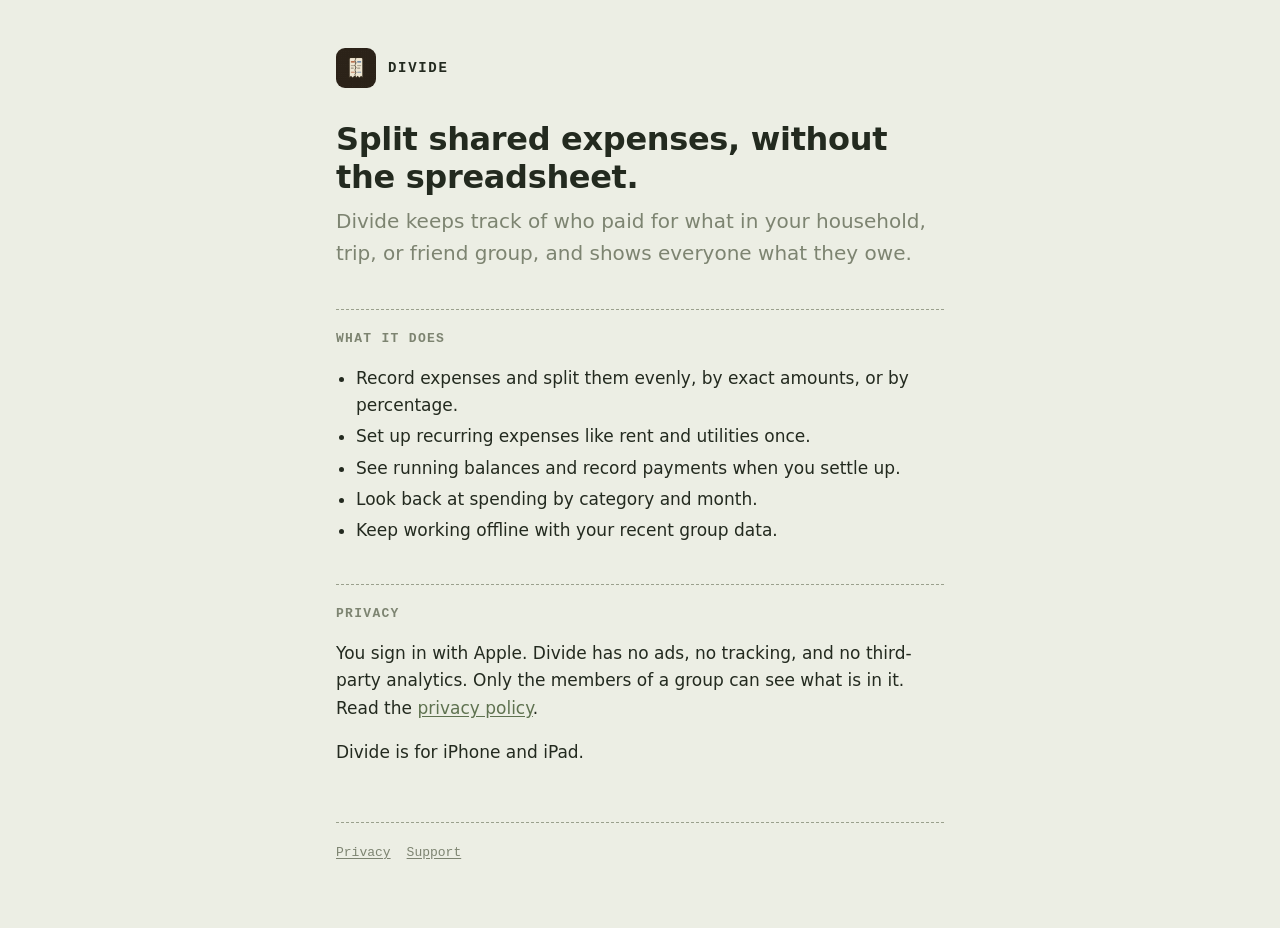
==== index.html @ 699968a6 "feat: landing, privacy policy, and support pages Co-Authored-By: Claude Opus 5.5 <noreply@anthropic." ====
<!doctype html>
<html lang="en">
<head>
  <meta charset="utf-8">
  <meta name="viewport" content="width=device-width, initial-scale=1">
  <title>Divide</title>
  <meta name="description" content="Divide splits shared expenses within small groups of people who know each other.">
  <link rel="icon" href="icon.png">
  <link rel="apple-touch-icon" href="apple-touch-icon.png">
  <link rel="stylesheet" href="style.css">
</head>
<body>
<main>
  <a class="masthead" href="./"><img src="icon.png" alt=""><span>Divide</span></a>

  <h1>Split shared expenses, without the spreadsheet.</h1>
  <p class="lede">Divide keeps track of who paid for what in your household, trip, or
  friend group, and shows everyone what they owe.</p>

  <h2>What it does</h2>
  <ul>
    <li>Record expenses and split them evenly, by exact amounts, or by percentage.</li>
    <li>Set up recurring expenses like rent and utilities once.</li>
    <li>See running balances and record payments when you settle up.</li>
    <li>Look back at spending by category and month.</li>
    <li>Keep working offline with your recent group data.</li>
  </ul>

  <h2>Privacy</h2>
  <p>You sign in with Apple. Divide has no ads, no tracking, and no
  third-party analytics. Only the members of a group can see what is in it.
  Read the <a href="privacy/">privacy policy</a>.</p>

  <p>Divide is for iPhone and iPad.</p>

  <footer>
    <a href="privacy/">Privacy</a><a href="support/">Support</a>
  </footer>
</main>
</body>
</html>
---- style.css ----
/* Colors follow the app's ReceiptTheme (Divide/Core/DesignSystem). */
:root {
  --paper: #ECEEE4;
  --surface: #F6F7F0;
  --ink: #232A1F;
  --muted: #7D8471;
  --faint: #9AA08D;
  --accent: #5F7250;
  --clay: #B5714A;
  --mono: ui-monospace, "SF Mono", SFMono-Regular, Menlo, Consolas, monospace;
  --sans: -apple-system, BlinkMacSystemFont, "Segoe UI", system-ui, sans-serif;
  color-scheme: light dark;
}

@media (prefers-color-scheme: dark) {
  :root {
    --paper: #1A1F17;
    --surface: #232A1F;
    --ink: #ECEEE4;
    --muted: #A9B19A;
    --faint: #7D8471;
    --accent: #9DB08A;
    --clay: #D08B63;
  }
}

* { box-sizing: border-box; }

body {
  margin: 0;
  background: var(--paper);
  color: var(--ink);
  font: 17px/1.6 var(--sans);
  -webkit-text-size-adjust: 100%;
}

main {
  max-width: 640px;
  margin: 0 auto;
  padding: 48px 16px 64px;
}

a { color: var(--accent); text-underline-offset: 2px; }
a:hover { color: var(--clay); }

.masthead {
  display: flex;
  align-items: center;
  gap: 12px;
  margin-bottom: 32px;
  text-decoration: none;
  color: inherit;
}
.masthead img { width: 40px; height: 40px; border-radius: 9px; }
.masthead span {
  font: 600 14px/1 var(--mono);
  letter-spacing: 0.12em;
  text-transform: uppercase;
}

h1 { font-size: 32px; line-height: 1.2; margin: 0 0 8px; letter-spacing: -0.01em; }
h2 {
  font: 600 13px/1.4 var(--mono);
  letter-spacing: 0.1em;
  text-transform: uppercase;
  color: var(--muted);
  margin: 40px 0 12px;
  padding-top: 20px;
  border-top: 1px dashed var(--faint);
}

.meta { font: 13px/1.4 var(--mono); color: var(--muted); margin: 0 0 24px; }
.lede { font-size: 20px; color: var(--muted); margin: 0 0 32px; }

ul { padding-left: 20px; }
li + li { margin-top: 4px; }

.card {
  background: var(--surface);
  border-radius: 12px;
  padding: 20px;
  margin: 24px 0;
}
.card p { margin: 0; }
.card p + p { margin-top: 8px; }

footer {
  margin-top: 56px;
  padding-top: 20px;
  border-top: 1px dashed var(--faint);
  font: 13px/1.6 var(--mono);
  color: var(--muted);
}
footer a { color: inherit; margin-right: 16px; }
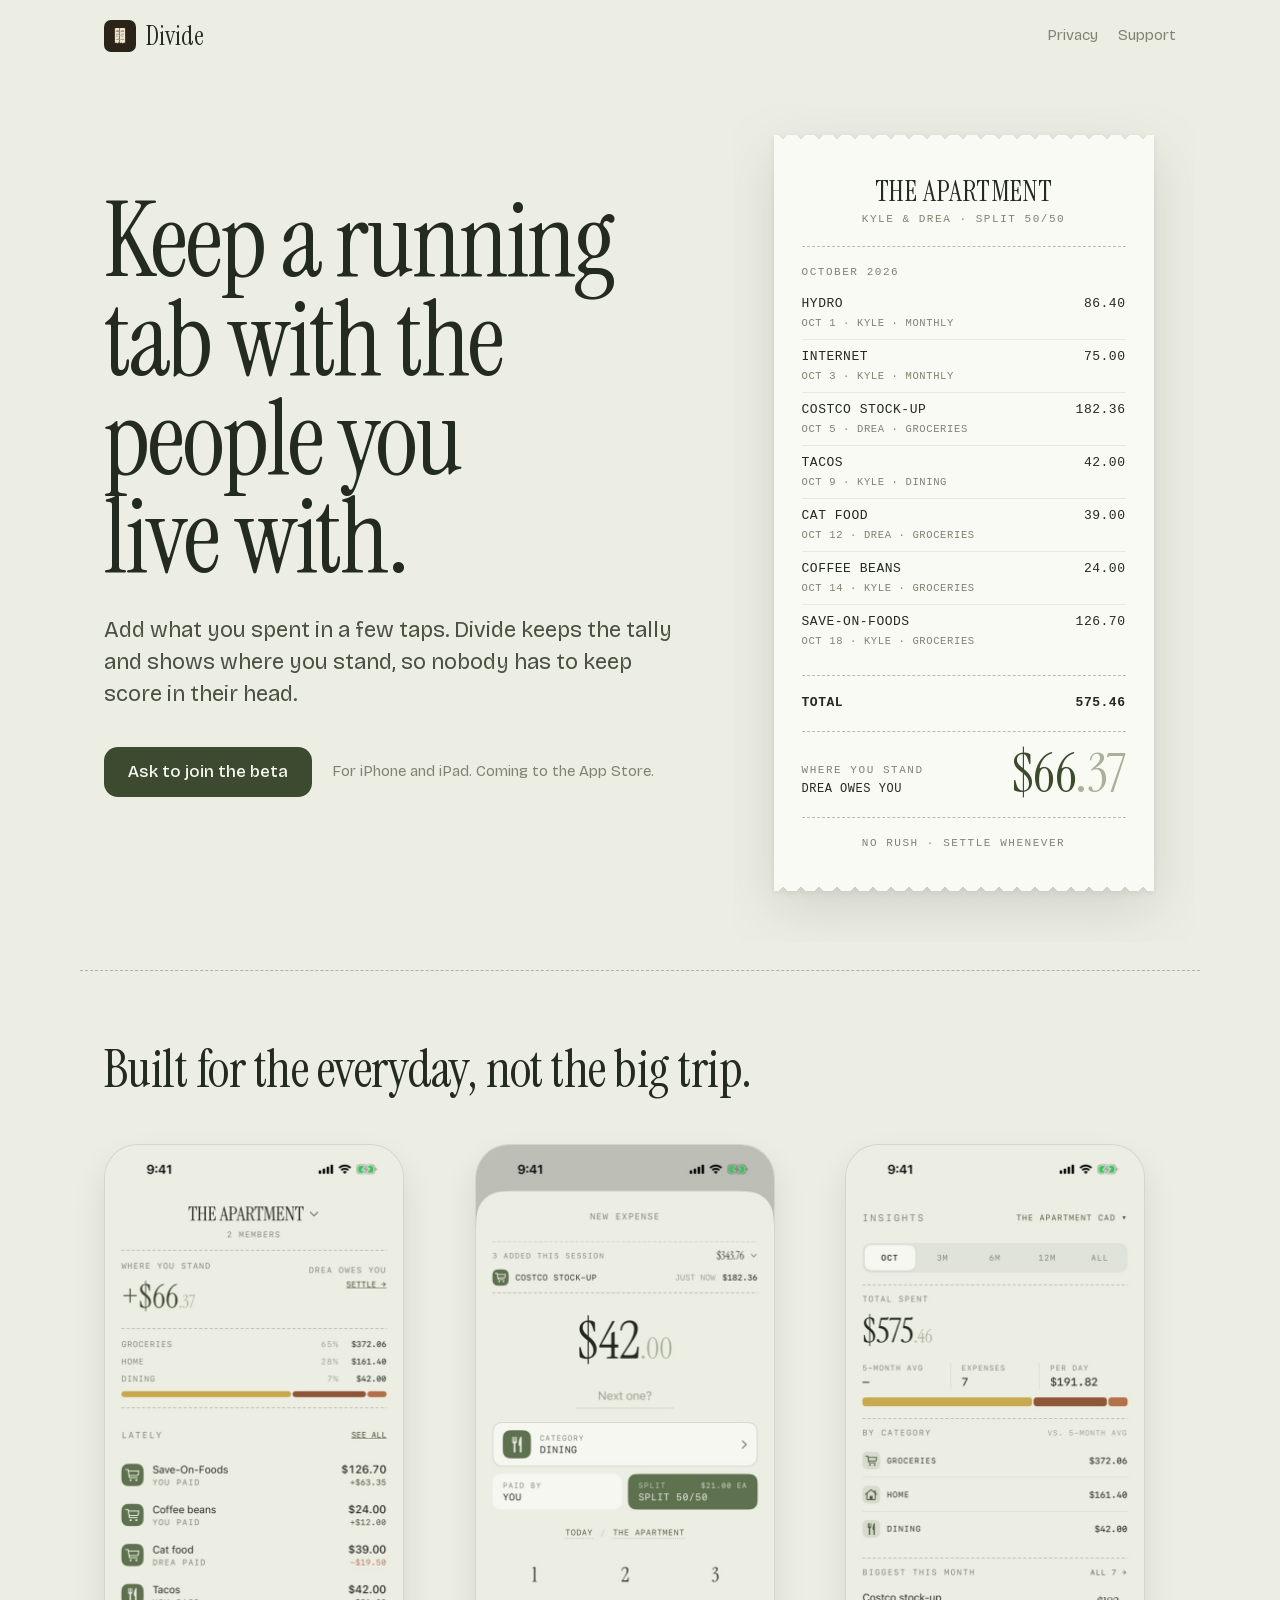
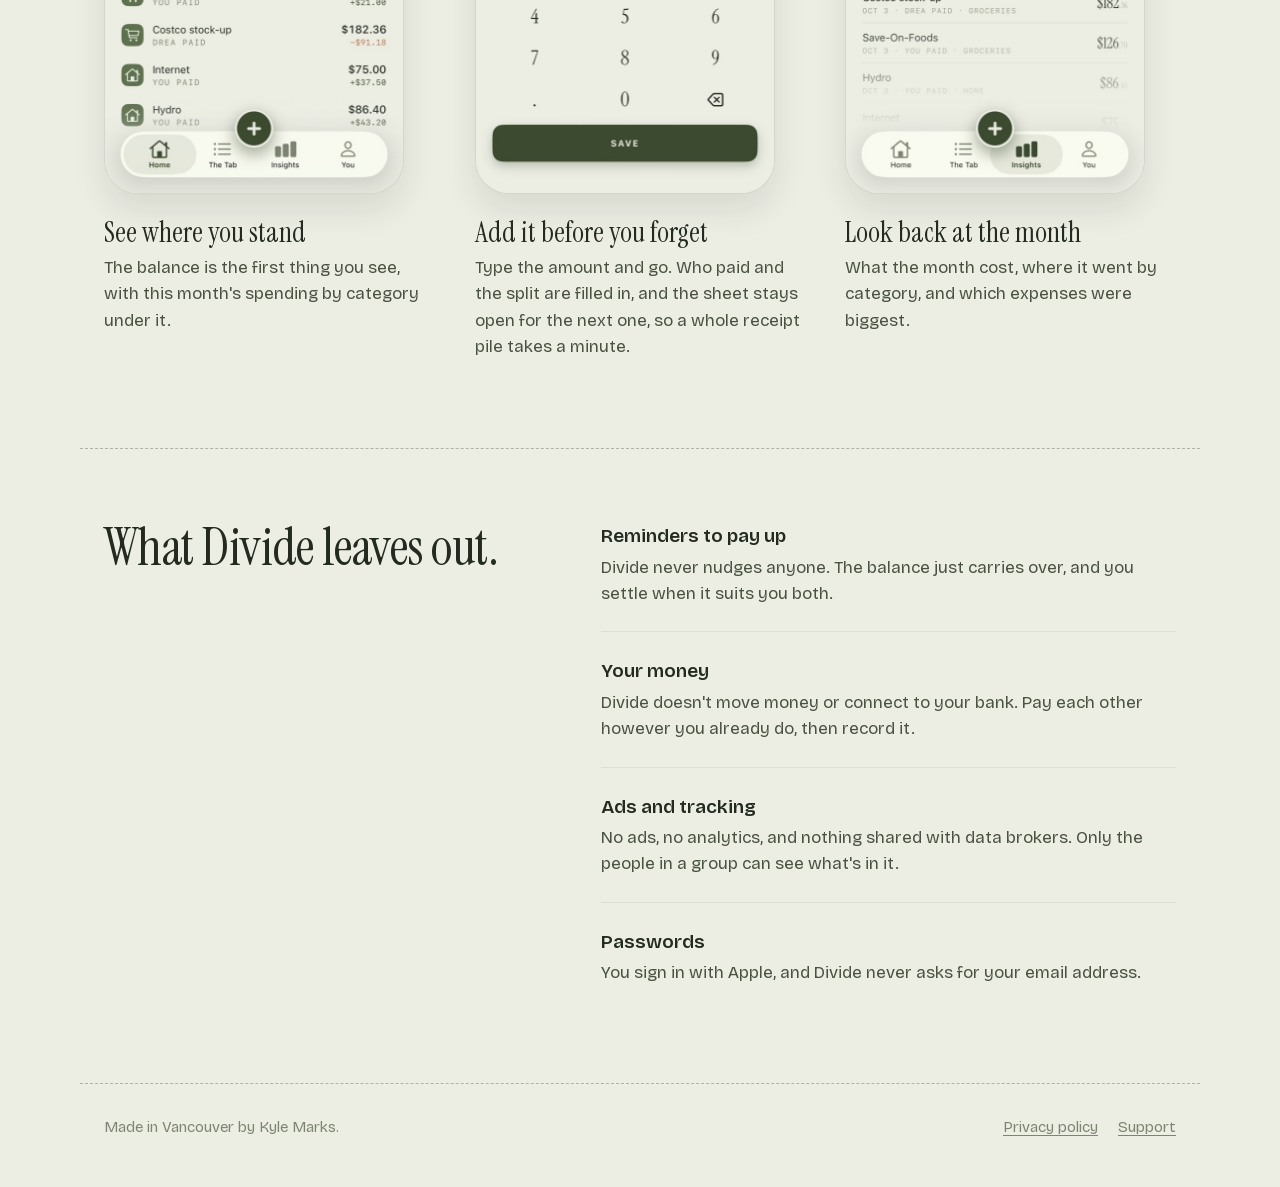
==== commit 4bd99d21: "feat: redesign landing page around a printed tab Receipt hero that matches the app's ledger, real ap" ====
--- a/index.html
+++ b/index.html
@@ -3,39 +3,116 @@
 <head>
   <meta charset="utf-8">
   <meta name="viewport" content="width=device-width, initial-scale=1">
-  <title>Divide</title>
-  <meta name="description" content="Divide splits shared expenses within small groups of people who know each other.">
+  <title>Divide — a running tab for the people you live with</title>
+  <meta name="description" content="Divide keeps a running tab of shared expenses between roommates and partners, so nobody has to keep score in their head. For iPhone and iPad.">
+  <meta name="theme-color" content="#ECEEE4">
   <link rel="icon" href="icon.png">
   <link rel="apple-touch-icon" href="apple-touch-icon.png">
+  <link rel="preload" href="fonts/instrument-serif.woff2" as="font" type="font/woff2" crossorigin>
   <link rel="stylesheet" href="style.css">
 </head>
 <body>
+<header class="site-header">
+  <a class="brand" href="./"><img src="icon.png" alt="">Divide</a>
+  <nav class="site-nav" aria-label="Site">
+    <a href="privacy/">Privacy</a>
+    <a href="support/">Support</a>
+  </nav>
+</header>
+
 <main>
-  <a class="masthead" href="./"><img src="icon.png" alt=""><span>Divide</span></a>
+  <section class="hero">
+    <div class="hero-copy">
+      <h1>Keep a running tab with the people you live with.</h1>
+      <p class="lede">Add what you spent in a few taps. Divide keeps the tally
+      and shows where you stand, so nobody has to keep score in their head.</p>
+      <div class="availability">
+        <a class="button" href="mailto:kyle.m.marks@icloud.com?subject=Divide%20beta">Ask to join the beta</a>
+        <p>For iPhone and iPad. Coming to the App Store.</p>
+      </div>
+    </div>
 
-  <h1>Split shared expenses, without the spreadsheet.</h1>
-  <p class="lede">Divide keeps track of who paid for what in your household, trip, or
-  friend group, and shows everyone what they owe.</p>
+    <div class="receipt-wrap">
+      <article class="receipt" aria-label="Example tab for October: Drea owes Kyle $66.37">
+        <header class="receipt-head">
+          <p class="group">The Apartment</p>
+          <p>Kyle &amp; Drea · split 50/50</p>
+        </header>
+        <hr>
+        <table>
+          <caption>October 2026</caption>
+          <tbody>
+            <tr><th>Hydro<span class="sub">Oct 1 · Kyle · Monthly</span></th><td>86.40</td></tr>
+            <tr><th>Internet<span class="sub">Oct 3 · Kyle · Monthly</span></th><td>75.00</td></tr>
+            <tr><th>Costco stock-up<span class="sub">Oct 5 · Drea · Groceries</span></th><td>182.36</td></tr>
+            <tr><th>Tacos<span class="sub">Oct 9 · Kyle · Dining</span></th><td>42.00</td></tr>
+            <tr><th>Cat food<span class="sub">Oct 12 · Drea · Groceries</span></th><td>39.00</td></tr>
+            <tr><th>Coffee beans<span class="sub">Oct 14 · Kyle · Groceries</span></th><td>24.00</td></tr>
+            <tr><th>Save-On-Foods<span class="sub">Oct 18 · Kyle · Groceries</span></th><td>126.70</td></tr>
+          </tbody>
+        </table>
+        <hr>
+        <table>
+          <tbody>
+            <tr class="total"><th>Total</th><td>575.46</td></tr>
+          </tbody>
+        </table>
+        <hr>
+        <div class="stand">
+          <div>
+            <p class="label">Where you stand</p>
+            <p class="who">Drea owes you</p>
+          </div>
+          <p class="amount">$66<span class="cents">.37</span></p>
+        </div>
+        <hr>
+        <p class="receipt-foot">No rush · settle whenever</p>
+      </article>
+    </div>
+  </section>
 
-  <h2>What it does</h2>
-  <ul>
-    <li>Record expenses and split them evenly, by exact amounts, or by percentage.</li>
-    <li>Set up recurring expenses like rent and utilities once.</li>
-    <li>See running balances and record payments when you settle up.</li>
-    <li>Look back at spending by category and month.</li>
-    <li>Keep working offline with your recent group data.</li>
-  </ul>
+  <section class="tour" aria-labelledby="tour-title">
+    <h2 id="tour-title">Built for the everyday, not the big trip.</h2>
+    <ul class="shots">
+      <li>
+        <img src="shots/home.jpg" width="602" height="1310" alt="Divide's home screen for The Apartment: Drea owes you $66.37, spending by category, and the latest expenses.">
+        <h3>See where you stand</h3>
+        <p>The balance is the first thing you see, with this month's spending by category under it.</p>
+      </li>
+      <li>
+        <img src="shots/add.jpg" width="602" height="1310" alt="Adding an expense: $42.00 for dining above a number pad, paid by you and split 50/50, with three expenses already added this session.">
+        <h3>Add it before you forget</h3>
+        <p>Type the amount and go. Who paid and the split are filled in, and the sheet stays open for the next one, so a whole receipt pile takes a minute.</p>
+      </li>
+      <li>
+        <img src="shots/insights.jpg" width="602" height="1310" alt="Insights for October: $575.46 spent across 7 expenses, broken down by category, with the biggest expenses listed.">
+        <h3>Look back at the month</h3>
+        <p>What the month cost, where it went by category, and which expenses were biggest.</p>
+      </li>
+    </ul>
+  </section>
 
-  <h2>Privacy</h2>
-  <p>You sign in with Apple. Divide has no ads, no tracking, and no
-  third-party analytics. Only the members of a group can see what is in it.
-  Read the <a href="privacy/">privacy policy</a>.</p>
+  <section class="omissions" aria-labelledby="omissions-title">
+    <h2 id="omissions-title">What Divide leaves out.</h2>
+    <dl>
+      <dt>Reminders to pay up</dt>
+      <dd>Divide never nudges anyone. The balance just carries over, and you settle when it suits you both.</dd>
+      <dt>Your money</dt>
+      <dd>Divide doesn't move money or connect to your bank. Pay each other however you already do, then record it.</dd>
+      <dt>Ads and tracking</dt>
+      <dd>No ads, no analytics, and nothing shared with data brokers. Only the people in a group can see what's in it.</dd>
+      <dt>Passwords</dt>
+      <dd>You sign in with Apple, and Divide never asks for your email address.</dd>
+    </dl>
+  </section>
+</main>
 
-  <p>Divide is for iPhone and iPad.</p>
-
-  <footer>
-    <a href="privacy/">Privacy</a><a href="support/">Support</a>
-  </footer>
-</main>
+<footer class="site-footer">
+  <p>Made in Vancouver by Kyle Marks.</p>
+  <nav aria-label="Footer">
+    <a href="privacy/">Privacy policy</a>
+    <a href="support/">Support</a>
+  </nav>
+</footer>
 </body>
 </html>
--- a/style.css
+++ b/style.css
@@ -1,94 +1,332 @@
-/* Colors follow the app's ReceiptTheme (Divide/Core/DesignSystem). */
+/* Divide site. Colors and type follow the app's ReceiptTheme
+   (Divide/Core/DesignSystem/ReceiptTheme.swift). Like the app, light only. */
+
+@font-face {
+  font-family: "Instrument Serif";
+  src: url("fonts/instrument-serif.woff2") format("woff2");
+  font-display: swap;
+}
+@font-face {
+  font-family: "Instrument Serif";
+  font-style: italic;
+  src: url("fonts/instrument-serif-italic.woff2") format("woff2");
+  font-display: swap;
+}
+@font-face {
+  font-family: "Bricolage Grotesque";
+  src: url("fonts/bricolage-grotesque.woff2") format("woff2");
+  font-weight: 200 800;
+  font-display: swap;
+}
+
 :root {
   --paper: #ECEEE4;
+  --slip: #FAFAF5;
   --surface: #F6F7F0;
   --ink: #232A1F;
   --muted: #7D8471;
   --faint: #9AA08D;
-  --accent: #5F7250;
+  --cents: #A9B19A;
+  --sage: #5F7250;
+  --sage-deep: #3C4A30;
   --clay: #B5714A;
+  --rule: rgba(35, 42, 31, 0.3);
+  --hairline: rgba(35, 42, 31, 0.08);
+
+  --serif: "Instrument Serif", "Iowan Old Style", Georgia, serif;
+  --sans: "Bricolage Grotesque", -apple-system, BlinkMacSystemFont, "Segoe UI", sans-serif;
   --mono: ui-monospace, "SF Mono", SFMono-Regular, Menlo, Consolas, monospace;
-  --sans: -apple-system, BlinkMacSystemFont, "Segoe UI", system-ui, sans-serif;
-  color-scheme: light dark;
-}
-
-@media (prefers-color-scheme: dark) {
-  :root {
-    --paper: #1A1F17;
-    --surface: #232A1F;
-    --ink: #ECEEE4;
-    --muted: #A9B19A;
-    --faint: #7D8471;
-    --accent: #9DB08A;
-    --clay: #D08B63;
-  }
+
+  color-scheme: light;
 }
 
 * { box-sizing: border-box; }
+
+html { -webkit-text-size-adjust: 100%; }
 
 body {
   margin: 0;
   background: var(--paper);
   color: var(--ink);
-  font: 17px/1.6 var(--sans);
-  -webkit-text-size-adjust: 100%;
-}
-
-main {
-  max-width: 640px;
-  margin: 0 auto;
-  padding: 48px 16px 64px;
-}
-
-a { color: var(--accent); text-underline-offset: 2px; }
-a:hover { color: var(--clay); }
-
-.masthead {
+  font: 400 17px/1.55 var(--sans);
+  font-optical-sizing: auto;
+}
+
+a { color: var(--sage-deep); text-underline-offset: 3px; text-decoration-thickness: 1px; }
+a:hover { color: var(--sage); }
+:focus-visible { outline: 2px solid var(--sage); outline-offset: 3px; border-radius: 4px; }
+
+/* ---------- Shared header and footer ---------- */
+
+.site-header {
   display: flex;
   align-items: center;
-  gap: 12px;
-  margin-bottom: 32px;
+  justify-content: space-between;
+  gap: 16px;
+  max-width: 1120px;
+  margin: 0 auto;
+  padding: 20px 24px;
+}
+.brand {
+  display: inline-flex;
+  align-items: center;
+  gap: 10px;
+  color: var(--ink);
   text-decoration: none;
-  color: inherit;
-}
-.masthead img { width: 40px; height: 40px; border-radius: 9px; }
-.masthead span {
-  font: 600 14px/1 var(--mono);
-  letter-spacing: 0.12em;
+  font: 400 26px/1 var(--serif);
+}
+.brand img { width: 32px; height: 32px; border-radius: 7px; }
+.site-nav { display: flex; gap: 20px; font-size: 15px; }
+.site-nav a { color: var(--muted); text-decoration: none; }
+.site-nav a:hover { color: var(--ink); }
+
+.site-footer {
+  max-width: 1120px;
+  margin: 0 auto;
+  padding: 32px 24px 48px;
+  display: flex;
+  flex-wrap: wrap;
+  justify-content: space-between;
+  gap: 12px 24px;
+  border-top: 1px dashed var(--rule);
+  font-size: 15px;
+  color: var(--muted);
+}
+.site-footer p { margin: 0; }
+.site-footer nav { display: flex; gap: 20px; }
+.site-footer a { color: var(--muted); }
+
+/* ---------- Document pages (privacy, support) ---------- */
+
+.doc {
+  max-width: 680px;
+  margin: 0 auto;
+  padding: 40px 24px 72px;
+}
+.doc h1 {
+  font: 400 clamp(44px, 8vw, 64px)/1 var(--serif);
+  letter-spacing: -0.01em;
+  margin: 0 0 12px;
+}
+.doc h2 {
+  font: 400 30px/1.15 var(--serif);
+  margin: 44px 0 10px;
+  padding-top: 24px;
+  border-top: 1px dashed var(--rule);
+}
+.doc p, .doc li { max-width: 64ch; }
+.doc ul { padding-left: 22px; }
+.doc li + li { margin-top: 4px; }
+.meta { color: var(--muted); font-size: 15px; margin: 0 0 32px; }
+.lede { font-size: 20px; line-height: 1.45; color: var(--muted); margin: 0 0 32px; }
+.contact {
+  background: var(--surface);
+  border-radius: 14px;
+  padding: 20px 22px;
+  margin: 24px 0;
+}
+.contact p { margin: 0; }
+.contact p + p { margin-top: 4px; }
+.contact a { font: 400 26px/1.2 var(--serif); }
+
+/* ---------- Landing: hero ---------- */
+
+.hero {
+  max-width: 1120px;
+  margin: 0 auto;
+  padding: 40px 24px 88px;
+  display: grid;
+  grid-template-columns: minmax(0, 1fr);
+  gap: 56px;
+  align-items: start;
+}
+@media (min-width: 900px) {
+  .hero {
+    grid-template-columns: minmax(0, 1.15fr) minmax(0, 0.85fr);
+    gap: 72px;
+    padding-top: 72px;
+  }
+  .hero-copy { padding-top: 48px; }
+}
+
+.hero h1 {
+  font: 400 clamp(52px, 8.4vw, 104px)/0.95 var(--serif);
+  letter-spacing: -0.02em;
+  margin: 0 0 28px;
+  text-wrap: balance;
+}
+.hero .lede {
+  font-size: clamp(19px, 2.1vw, 22px);
+  line-height: 1.45;
+  color: #4A5242;
+  max-width: 30em;
+  margin: 0 0 36px;
+}
+.availability { display: flex; flex-wrap: wrap; align-items: center; gap: 14px 20px; }
+.button {
+  display: inline-flex;
+  align-items: center;
+  min-height: 50px;
+  padding: 0 24px;
+  border-radius: 14px;
+  background: var(--sage-deep);
+  color: var(--surface);
+  font-size: 17px;
+  font-weight: 500;
+  text-decoration: none;
+}
+.button:hover { background: var(--ink); color: var(--surface); }
+.availability p { margin: 0; color: var(--muted); font-size: 15px; }
+
+/* ---------- Landing: the receipt ---------- */
+
+.receipt-wrap {
+  justify-self: center;
+  width: 100%;
+  max-width: 380px;
+  filter: drop-shadow(0 18px 28px rgba(35, 42, 31, 0.13)) drop-shadow(0 2px 3px rgba(35, 42, 31, 0.08));
+}
+.receipt {
+  --tooth: 9px;
+  position: relative;
+  background: var(--slip);
+  padding: 34px 28px 30px;
+  font: 400 13px/1.45 var(--mono);
+  letter-spacing: 0.04em;
   text-transform: uppercase;
-}
-
-h1 { font-size: 32px; line-height: 1.2; margin: 0 0 8px; letter-spacing: -0.01em; }
-h2 {
-  font: 600 13px/1.4 var(--mono);
-  letter-spacing: 0.1em;
-  text-transform: uppercase;
+  color: var(--ink);
+}
+/* Torn top and bottom edges. */
+.receipt::before,
+.receipt::after {
+  content: "";
+  position: absolute;
+  left: 0;
+  right: 0;
+  height: var(--tooth);
+  background:
+    linear-gradient(135deg, var(--slip) 50%, transparent 50%) 0 0 / calc(var(--tooth) * 2) var(--tooth) repeat-x,
+    linear-gradient(-135deg, var(--slip) 50%, transparent 50%) 0 0 / calc(var(--tooth) * 2) var(--tooth) repeat-x;
+}
+.receipt::before { top: calc(var(--tooth) * -1); transform: scaleY(-1); }
+.receipt::after { bottom: calc(var(--tooth) * -1); }
+
+.receipt-head { text-align: center; }
+.receipt-head .group { font: 400 28px/1 var(--serif); letter-spacing: 0.02em; margin: 0 0 6px; color: var(--ink); }
+.receipt-head p { margin: 0; color: var(--muted); font-size: 11px; letter-spacing: 0.14em; }
+
+.receipt hr { border: 0; border-top: 1px dashed var(--rule); margin: 18px 0; }
+
+.receipt table { width: 100%; border-collapse: collapse; }
+.receipt caption {
+  text-align: left;
   color: var(--muted);
-  margin: 40px 0 12px;
-  padding-top: 20px;
-  border-top: 1px dashed var(--faint);
-}
-
-.meta { font: 13px/1.4 var(--mono); color: var(--muted); margin: 0 0 24px; }
-.lede { font-size: 20px; color: var(--muted); margin: 0 0 32px; }
-
-ul { padding-left: 20px; }
-li + li { margin-top: 4px; }
-
-.card {
-  background: var(--surface);
-  border-radius: 12px;
-  padding: 20px;
-  margin: 24px 0;
-}
-.card p { margin: 0; }
-.card p + p { margin-top: 8px; }
-
-footer {
-  margin-top: 56px;
-  padding-top: 20px;
-  border-top: 1px dashed var(--faint);
-  font: 13px/1.6 var(--mono);
-  color: var(--muted);
-}
-footer a { color: inherit; margin-right: 16px; }
+  font-size: 11px;
+  letter-spacing: 0.14em;
+  padding-bottom: 6px;
+}
+.receipt th, .receipt td { padding: 8px 0; vertical-align: top; font-weight: 400; }
+.receipt tbody tr + tr th,
+.receipt tbody tr + tr td { border-top: 1px solid var(--hairline); }
+.receipt th { text-align: left; }
+.receipt td { text-align: right; font-variant-numeric: tabular-nums; }
+.receipt .sub { display: block; color: var(--muted); font-size: 10.5px; letter-spacing: 0.06em; margin-top: 2px; }
+.receipt .total th, .receipt .total td { font-weight: 700; border-top: 0; padding: 0; }
+
+.stand { display: flex; justify-content: space-between; align-items: flex-end; gap: 12px; }
+.stand p { margin: 0; }
+.stand .label { color: var(--muted); font-size: 11px; letter-spacing: 0.14em; }
+.stand .who { font-size: 12px; margin-top: 2px; }
+.amount {
+  font: 400 54px/0.9 var(--serif);
+  letter-spacing: -0.01em;
+  text-transform: none;
+  color: var(--sage-deep);
+  font-variant-numeric: lining-nums;
+  white-space: nowrap;
+}
+.amount .cents { color: var(--cents); }
+
+.receipt-foot { text-align: center; color: var(--muted); font-size: 11px; letter-spacing: 0.14em; margin: 0; }
+
+/* The one moment of motion: the receipt feeds out once on load. */
+@media (prefers-reduced-motion: no-preference) {
+  .receipt-wrap { animation: feed 1.5s cubic-bezier(0.2, 0.7, 0.2, 1) 0.25s both; }
+  @keyframes feed {
+    from { clip-path: inset(0 -40px 100% -40px); transform: translateY(-36px); }
+    to { clip-path: inset(-40px -40px -60px -40px); transform: none; }
+  }
+}
+
+/* ---------- Landing: screenshots ---------- */
+
+.tour {
+  max-width: 1120px;
+  margin: 0 auto;
+  padding: 72px 24px 88px;
+  border-top: 1px dashed var(--rule);
+}
+.tour h2, .omissions h2 {
+  font: 400 clamp(36px, 5vw, 52px)/1.02 var(--serif);
+  letter-spacing: -0.01em;
+  margin: 0 0 48px;
+  max-width: 16em;
+  text-wrap: balance;
+}
+.shots {
+  list-style: none;
+  margin: 0;
+  padding: 0;
+  display: grid;
+  grid-template-columns: repeat(auto-fit, minmax(240px, 1fr));
+  gap: 48px 40px;
+}
+.shots img {
+  display: block;
+  width: 100%;
+  max-width: 300px;
+  height: auto;
+  border-radius: 34px;
+  border: 1px solid rgba(35, 42, 31, 0.12);
+  background: var(--paper);
+  box-shadow: 0 16px 32px rgba(35, 42, 31, 0.1);
+}
+.shots h3 { font: 400 28px/1.1 var(--serif); margin: 24px 0 6px; }
+.shots p { margin: 0; color: #4A5242; max-width: 28em; }
+
+/* ---------- Landing: what it leaves out ---------- */
+
+.omissions {
+  max-width: 1120px;
+  margin: 0 auto;
+  padding: 72px 24px 96px;
+  border-top: 1px dashed var(--rule);
+  display: grid;
+  gap: 32px;
+}
+@media (min-width: 900px) {
+  .omissions { grid-template-columns: minmax(0, 0.85fr) minmax(0, 1.15fr); gap: 72px; }
+}
+.omissions h2 { margin: 0; }
+.omissions dl { margin: 0; }
+.omissions dt { font-size: 19px; font-weight: 600; }
+.omissions dd { margin: 4px 0 0; color: #4A5242; max-width: 34em; }
+.omissions dd + dt { margin-top: 24px; padding-top: 24px; border-top: 1px solid var(--hairline); }
+
+/* Phones: the screenshots sit side by side in a swipeable row instead of
+   stacking three tall images. */
+@media (max-width: 699px) {
+  .shots {
+    grid-template-columns: none;
+    grid-auto-flow: column;
+    grid-auto-columns: min(78%, 300px);
+    gap: 20px;
+    overflow-x: auto;
+    scroll-snap-type: x mandatory;
+    margin: 0 -24px;
+    padding: 0 24px 24px;
+    scroll-padding: 0 24px;
+  }
+  .shots li { scroll-snap-align: start; }
+  .shots img { border-radius: 28px; }
+}
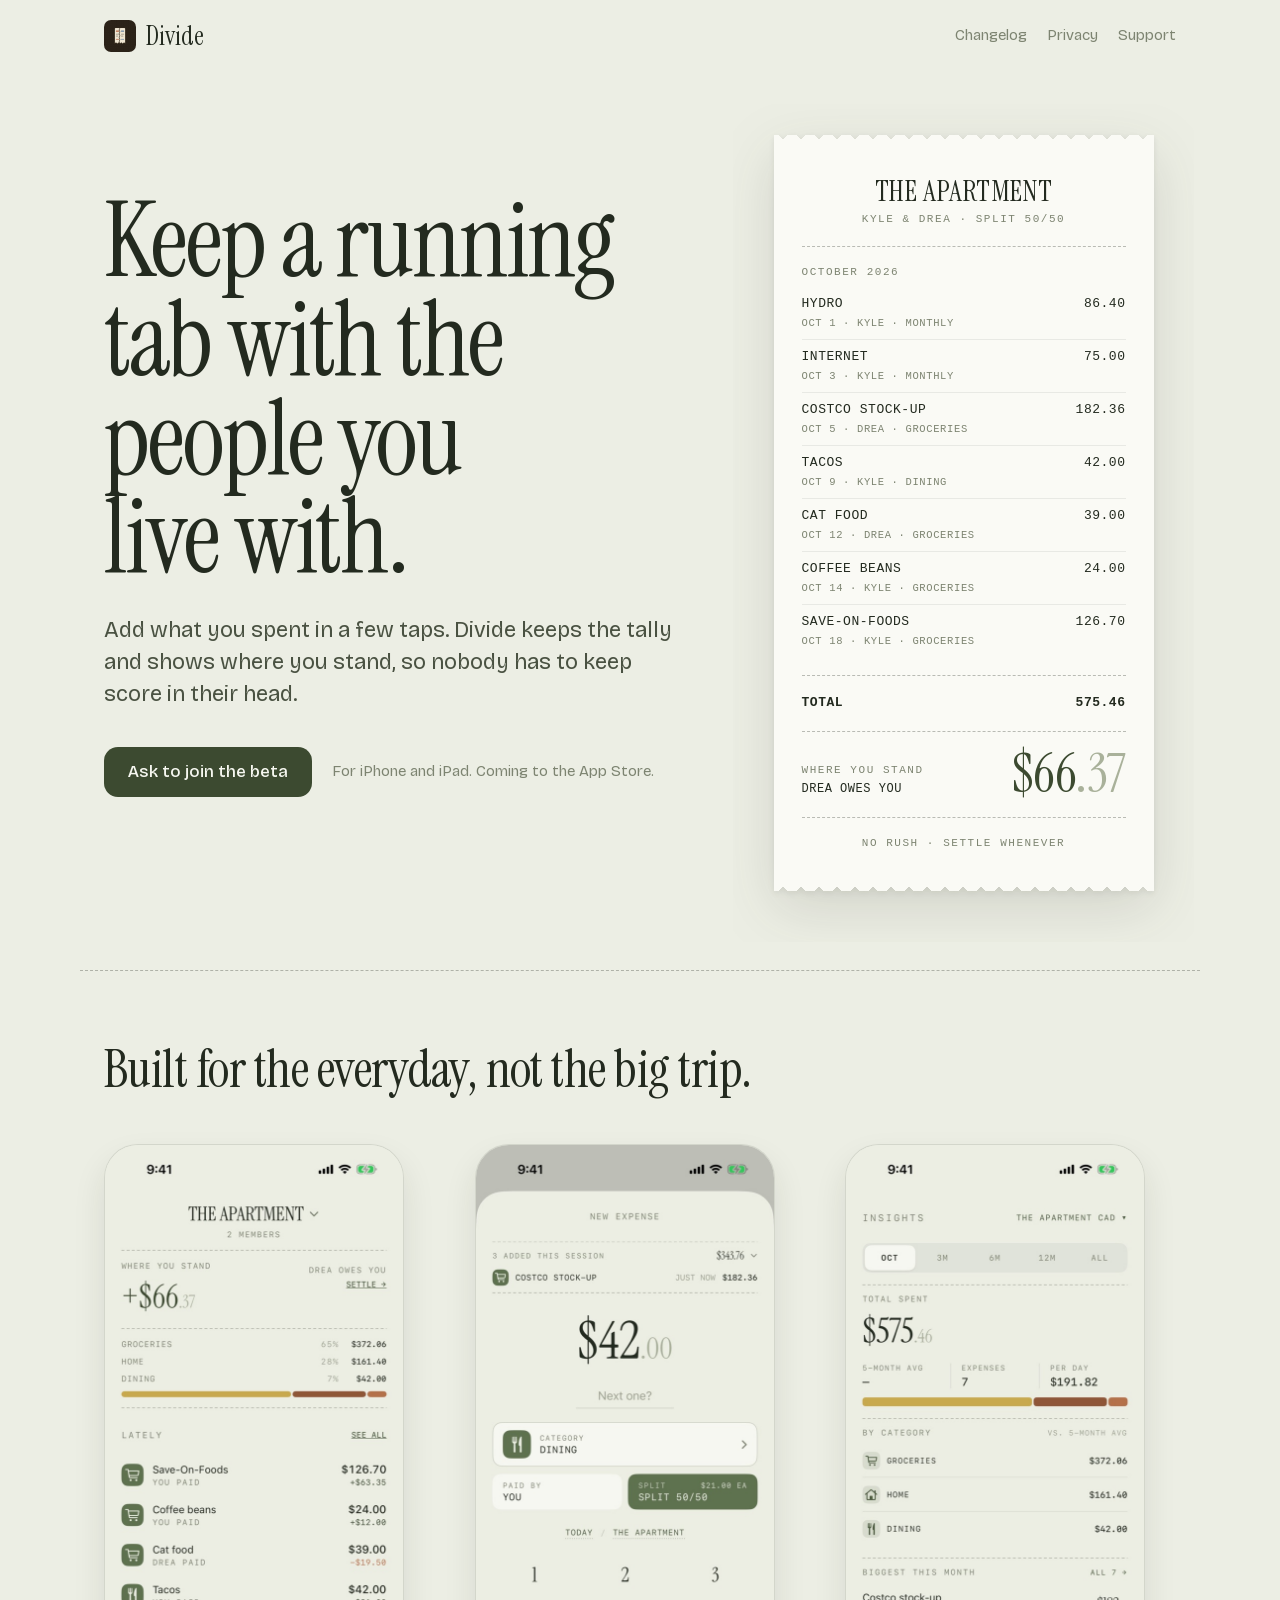
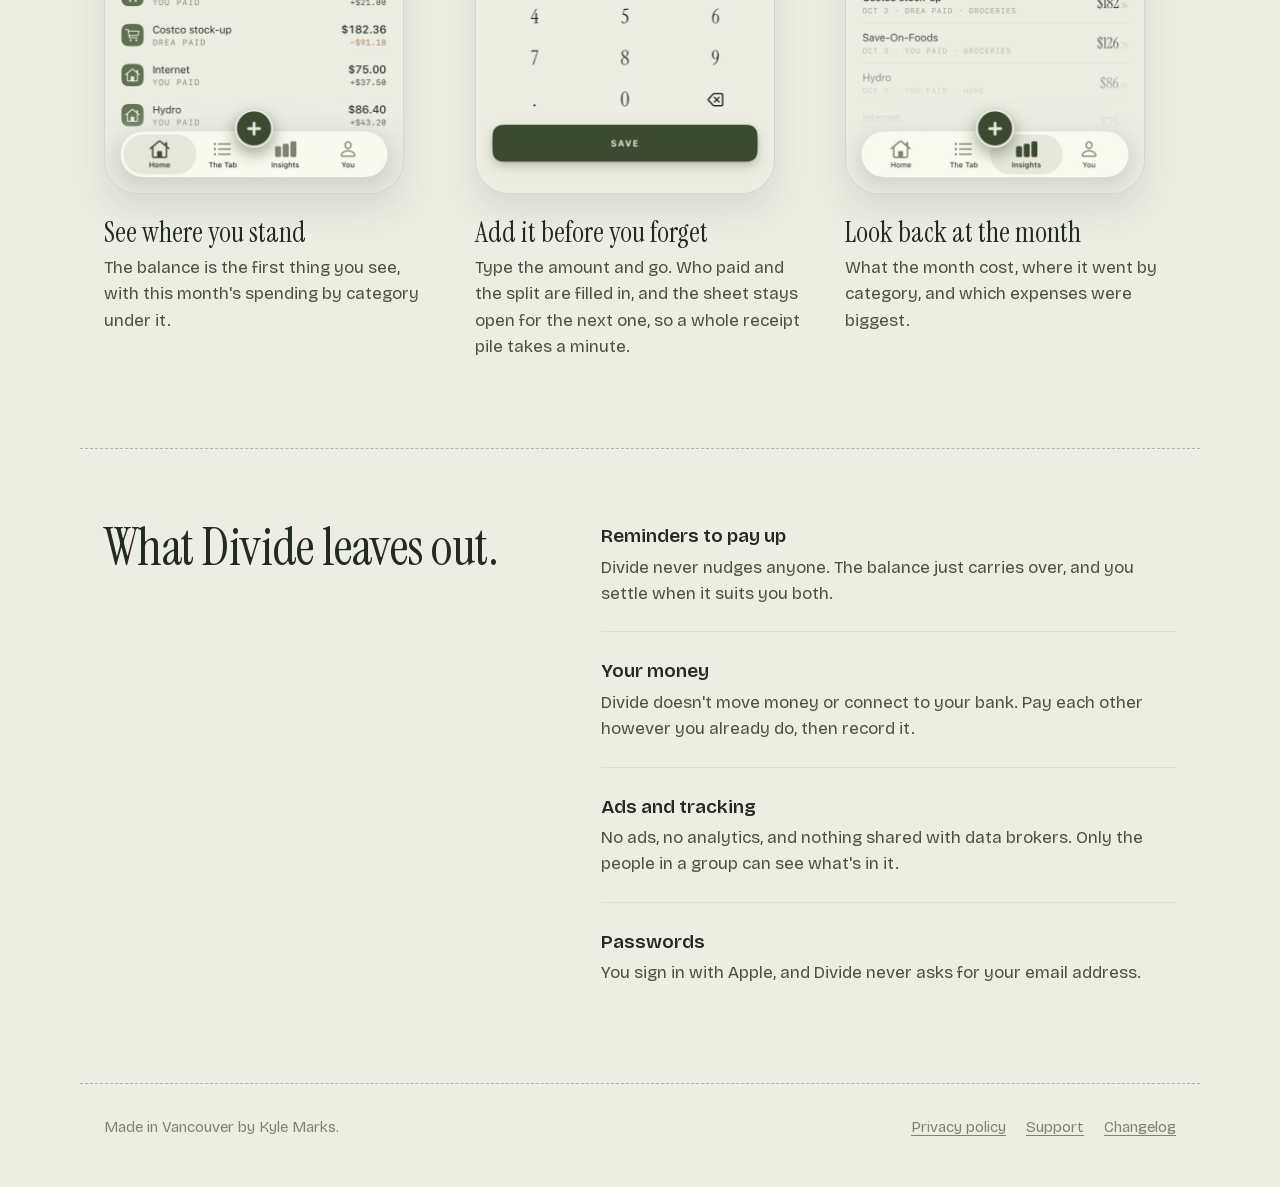
==== commit c6e29e6f: "feat: changelog page, backfilled with builds 4 to 16 changelog/releases.json is the source; scripts/" ====
--- a/index.html
+++ b/index.html
@@ -15,6 +15,7 @@
 <header class="site-header">
   <a class="brand" href="./"><img src="icon.png" alt="">Divide</a>
   <nav class="site-nav" aria-label="Site">
+    <a href="changelog/">Changelog</a>
     <a href="privacy/">Privacy</a>
     <a href="support/">Support</a>
   </nav>
@@ -112,6 +113,7 @@
   <nav aria-label="Footer">
     <a href="privacy/">Privacy policy</a>
     <a href="support/">Support</a>
+    <a href="changelog/">Changelog</a>
   </nav>
 </footer>
 </body>
--- a/style.css
+++ b/style.css
@@ -330,3 +330,19 @@
   .shots li { scroll-snap-align: start; }
   .shots img { border-radius: 28px; }
 }
+
+/* ---------- Changelog ---------- */
+
+.changelog .release { scroll-margin-top: 24px; }
+.changelog .release h2 { margin-bottom: 6px; }
+.changelog .release .meta { margin: 0 0 8px; }
+.changelog .release .meta a { color: inherit; }
+.changelog h3 {
+  font-size: 15px;
+  font-weight: 600;
+  color: var(--sage-deep);
+  margin: 20px 0 4px;
+}
+.changelog ul { margin: 0; }
+.changelog .empty { color: var(--muted); }
+.site-nav a[aria-current="page"] { color: var(--ink); }
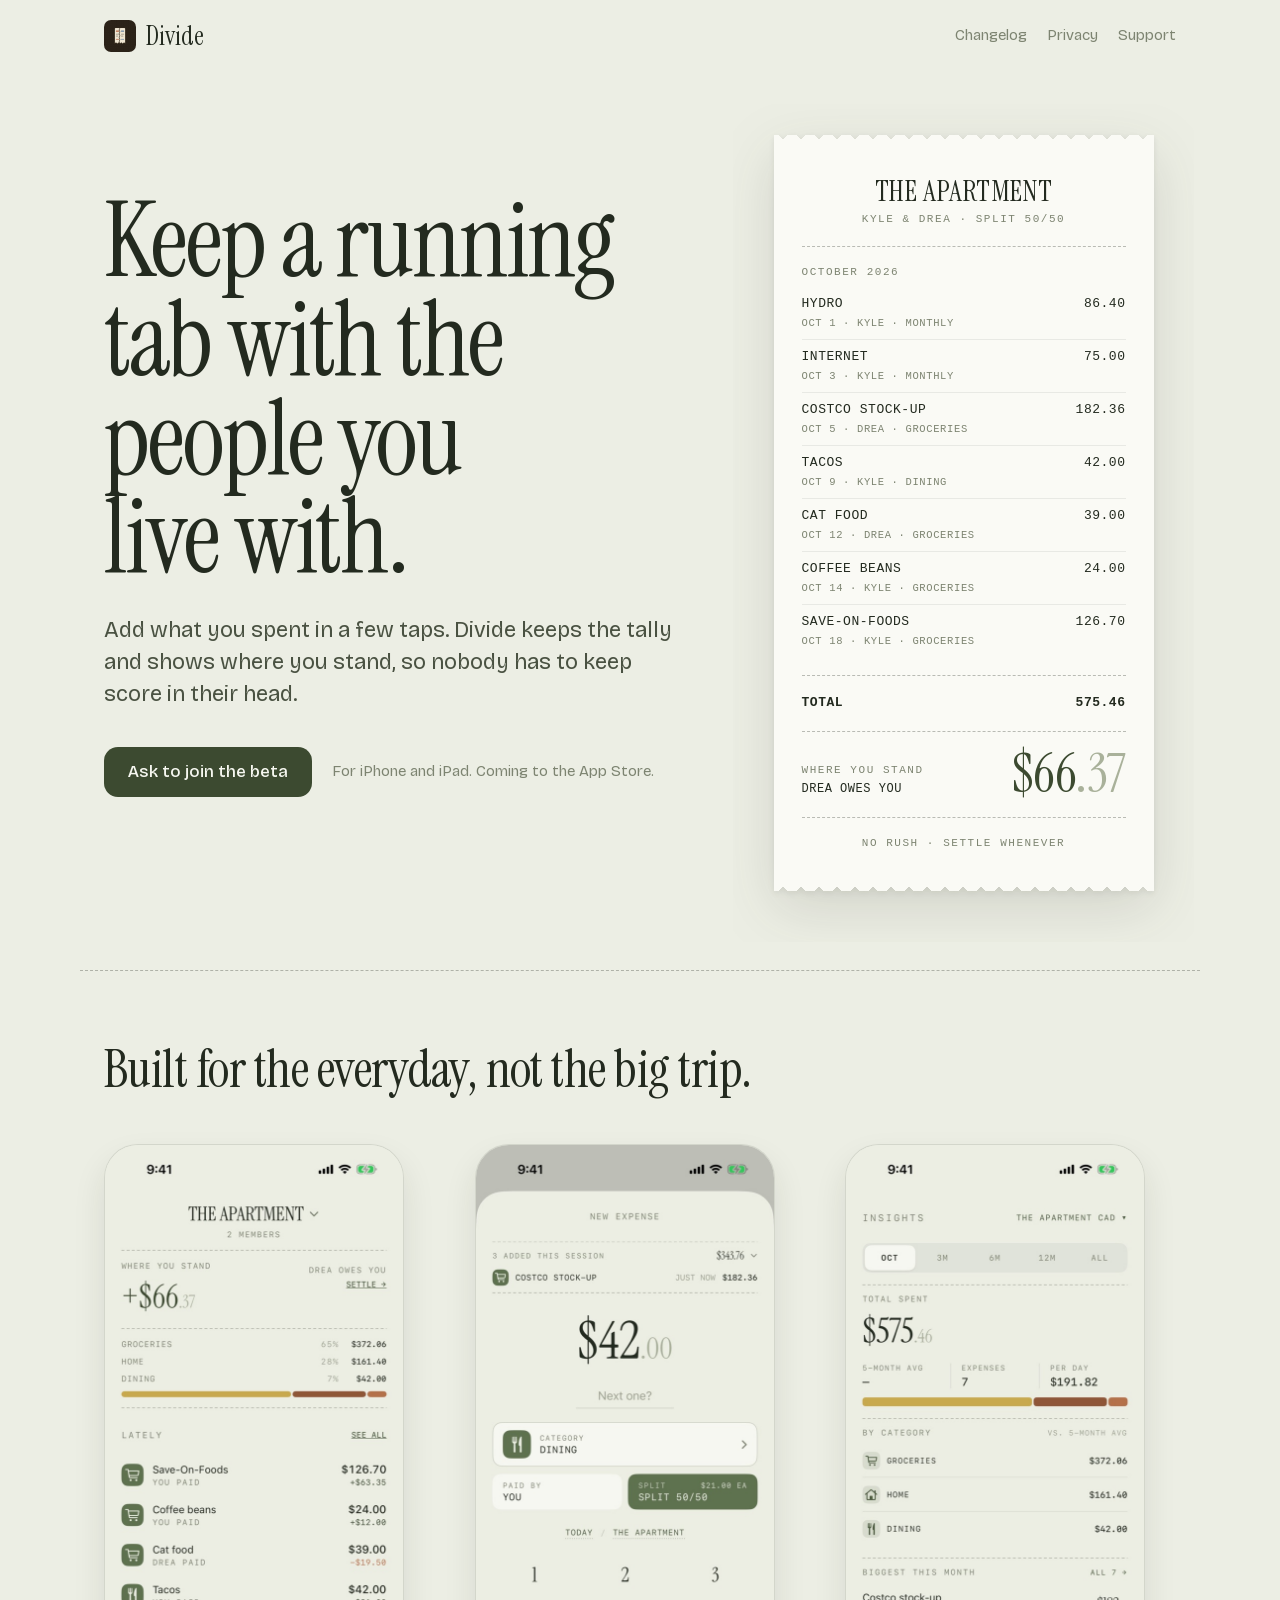
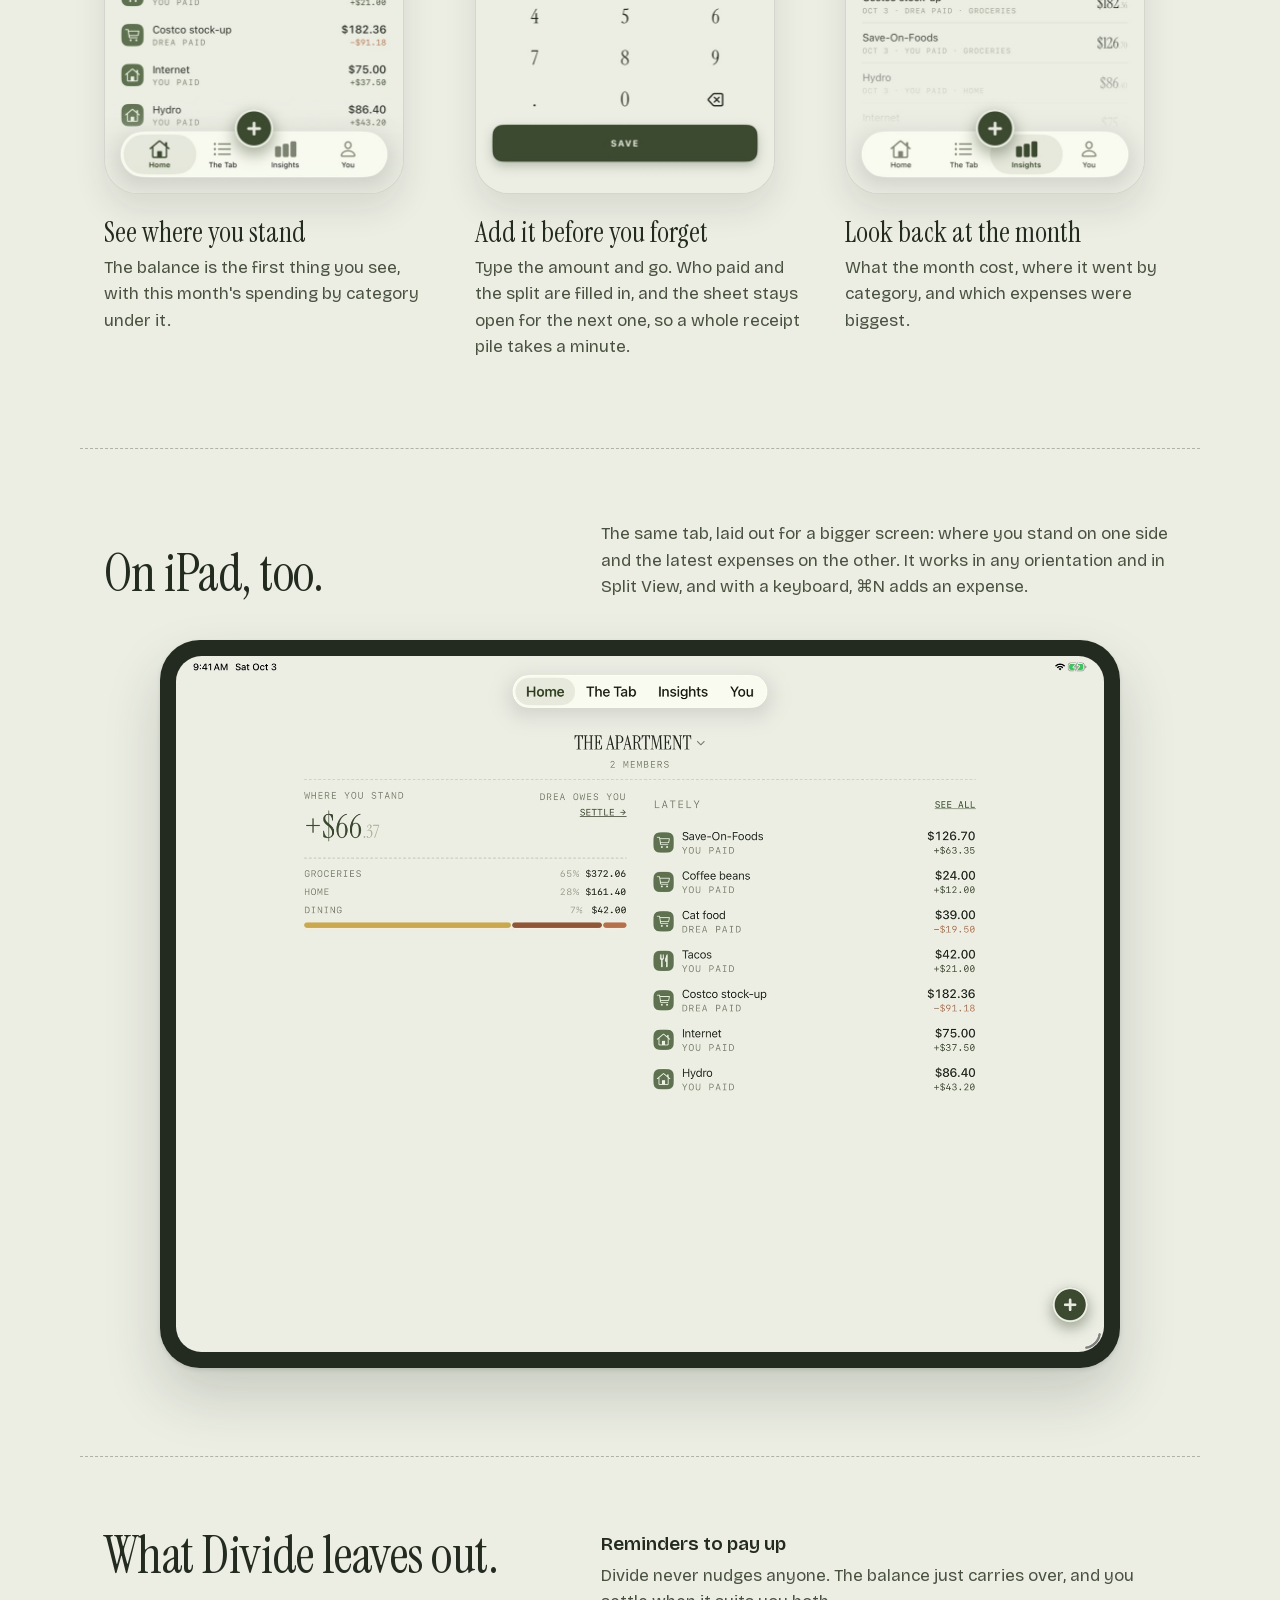
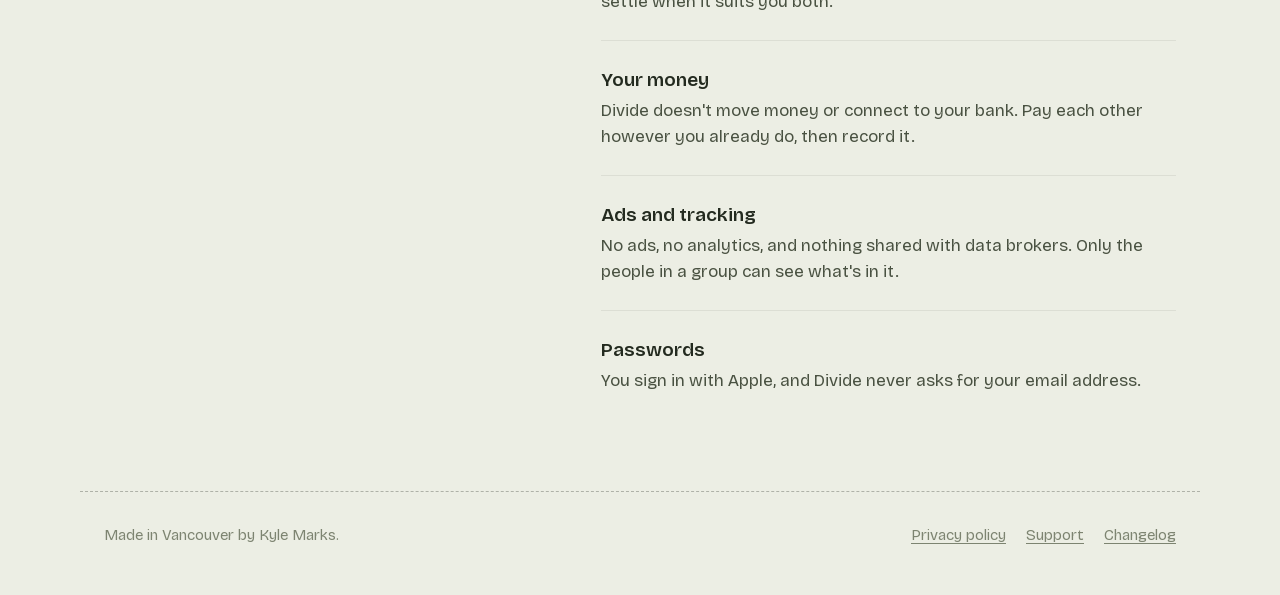
==== commit f55e837d: "feat: show Divide on iPad on the landing page Landscape iPad Home (same example household as the rec" ====
--- a/index.html
+++ b/index.html
@@ -93,6 +93,19 @@
     </ul>
   </section>
 
+  <section class="ipad" aria-labelledby="ipad-title">
+    <div class="ipad-copy">
+      <h2 id="ipad-title">On iPad, too.</h2>
+      <p>The same tab, laid out for a bigger screen: where you stand on one side
+      and the latest expenses on the other. It works in any orientation and in
+      Split View, and with a keyboard, ⌘N adds an expense.</p>
+    </div>
+    <div class="ipad-device">
+      <img src="shots/ipad-home.jpg" width="1800" height="1350" loading="lazy"
+        alt="Divide on iPad in landscape: Drea owes you $66.37 and spending by category on the left, the latest expenses on the right.">
+    </div>
+  </section>
+
   <section class="omissions" aria-labelledby="omissions-title">
     <h2 id="omissions-title">What Divide leaves out.</h2>
     <dl>
--- a/style.css
+++ b/style.css
@@ -346,3 +346,37 @@
 .changelog ul { margin: 0; }
 .changelog .empty { color: var(--muted); }
 .site-nav a[aria-current="page"] { color: var(--ink); }
+
+/* ---------- Landing: iPad ---------- */
+
+.ipad {
+  max-width: 1120px;
+  margin: 0 auto;
+  padding: 72px 24px 88px;
+  border-top: 1px dashed var(--rule);
+}
+.ipad h2 {
+  font: 400 clamp(36px, 5vw, 52px)/1.02 var(--serif);
+  letter-spacing: -0.01em;
+  margin: 0 0 16px;
+}
+.ipad-copy p { margin: 0 0 40px; color: #4A5242; max-width: 34em; }
+.ipad-device {
+  max-width: 960px;
+  margin: 0 auto;
+  padding: clamp(8px, 1.3vw, 16px);
+  border-radius: clamp(20px, 3.2vw, 40px);
+  background: var(--ink);
+  box-shadow: 0 28px 56px rgba(35, 42, 31, 0.18), 0 2px 4px rgba(35, 42, 31, 0.12);
+}
+.ipad-device img {
+  display: block;
+  width: 100%;
+  height: auto;
+  border-radius: clamp(12px, 2vw, 26px);
+}
+@media (min-width: 900px) {
+  .ipad-copy { display: grid; grid-template-columns: minmax(0, 0.85fr) minmax(0, 1.15fr); gap: 72px; align-items: end; margin-bottom: 40px; }
+  .ipad-copy h2 { margin: 0; }
+  .ipad-copy p { margin: 0; }
+}
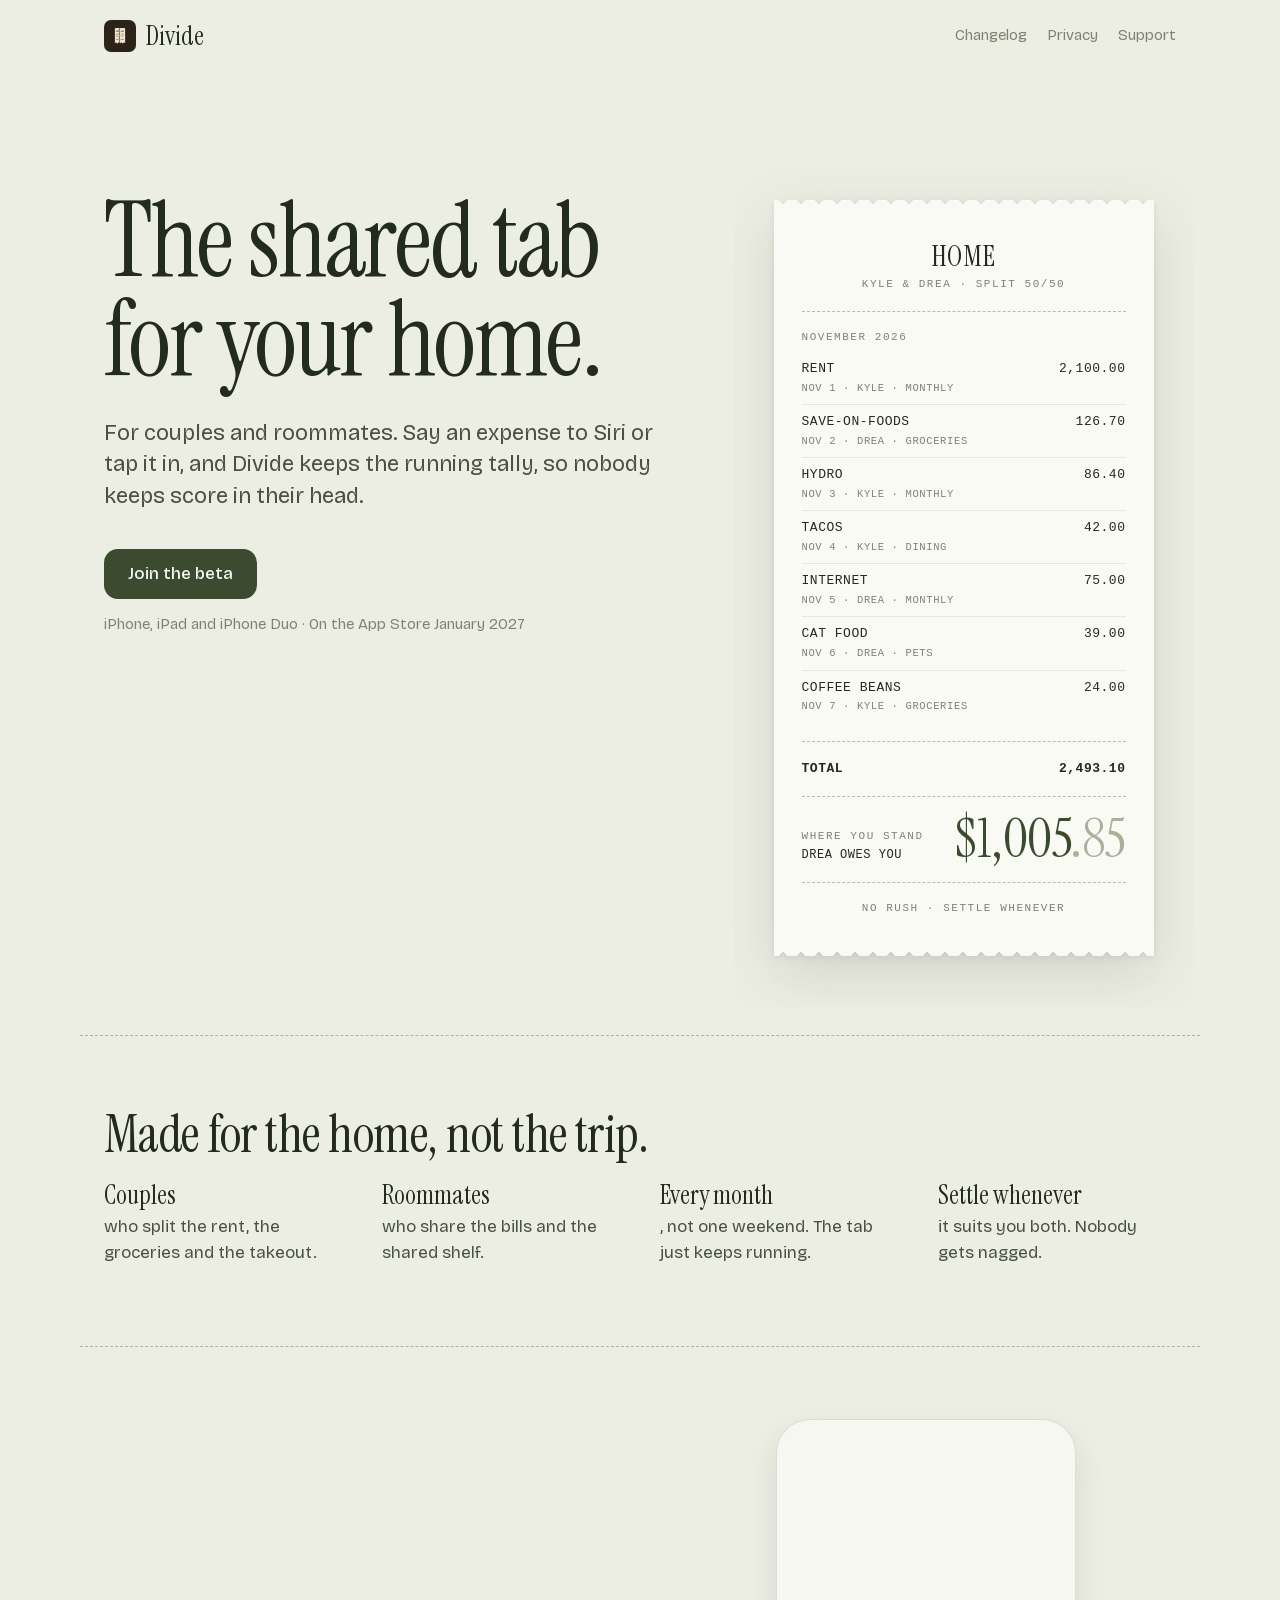
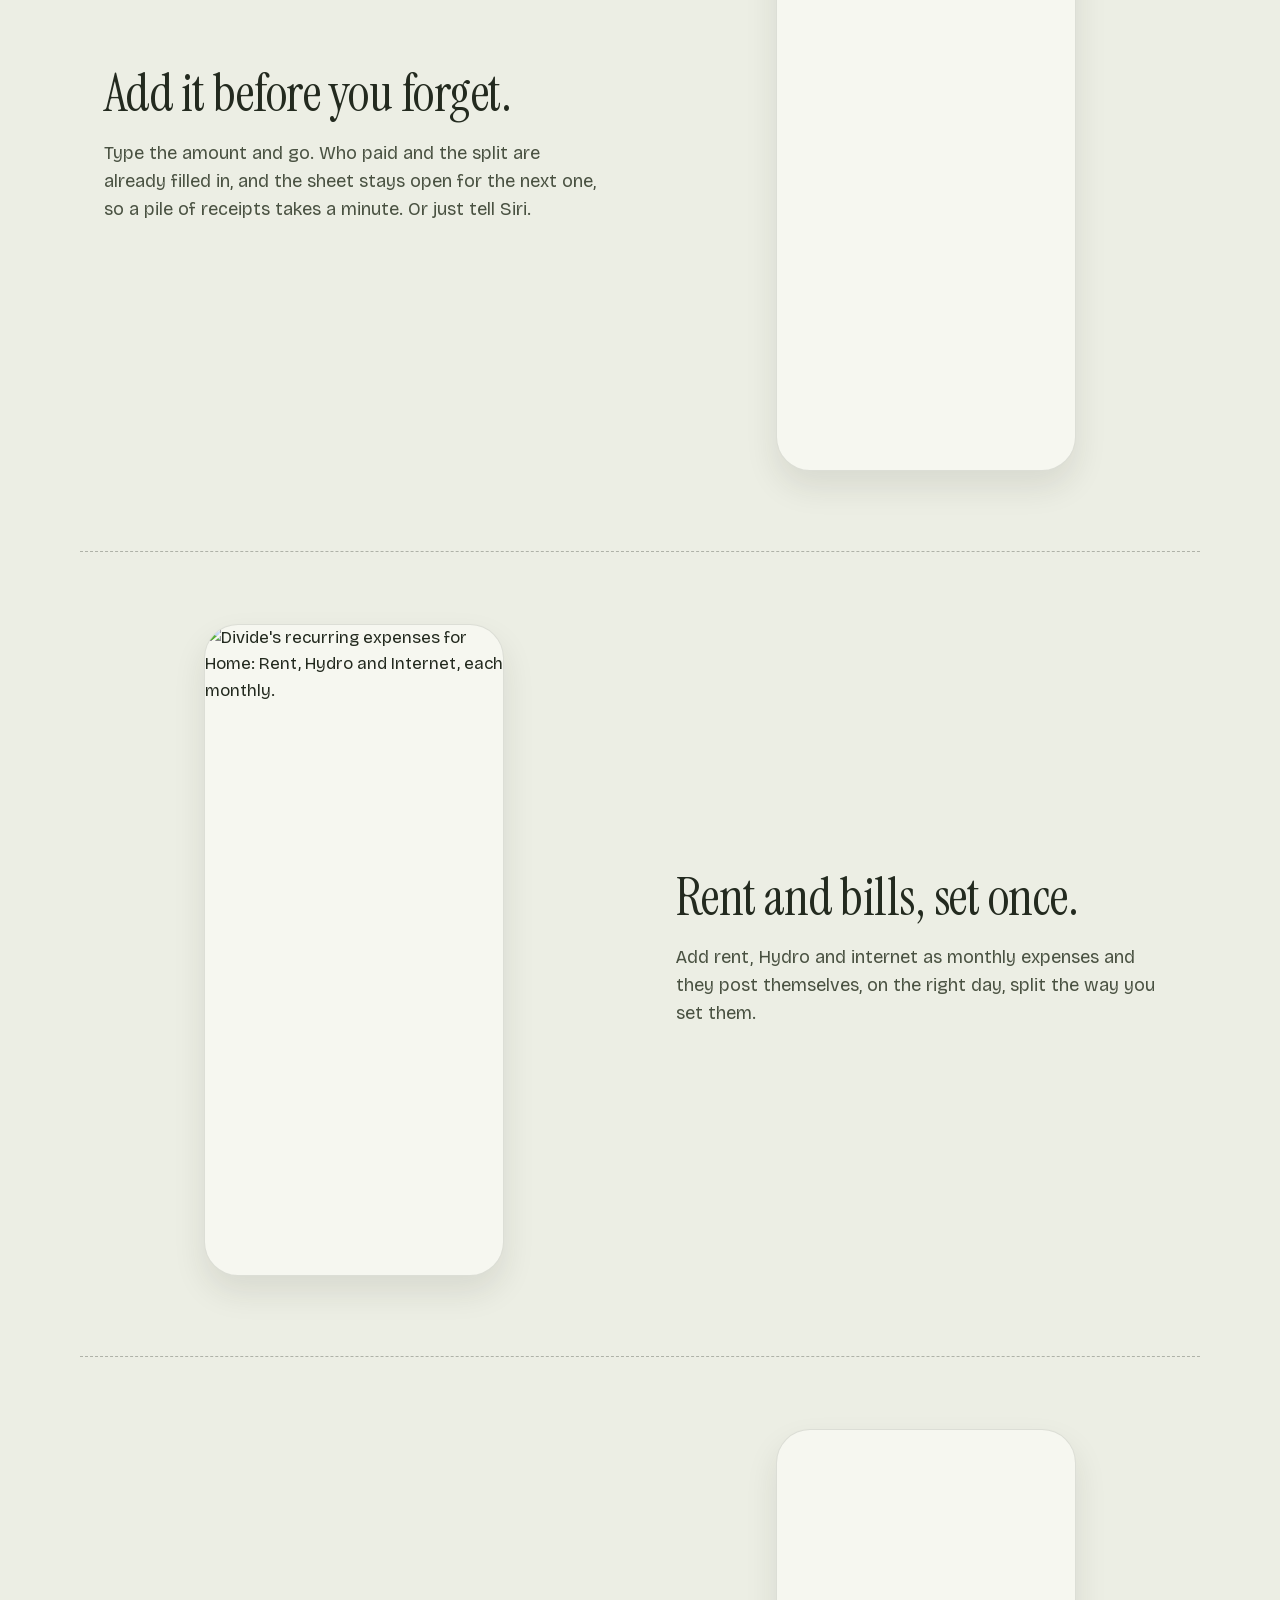
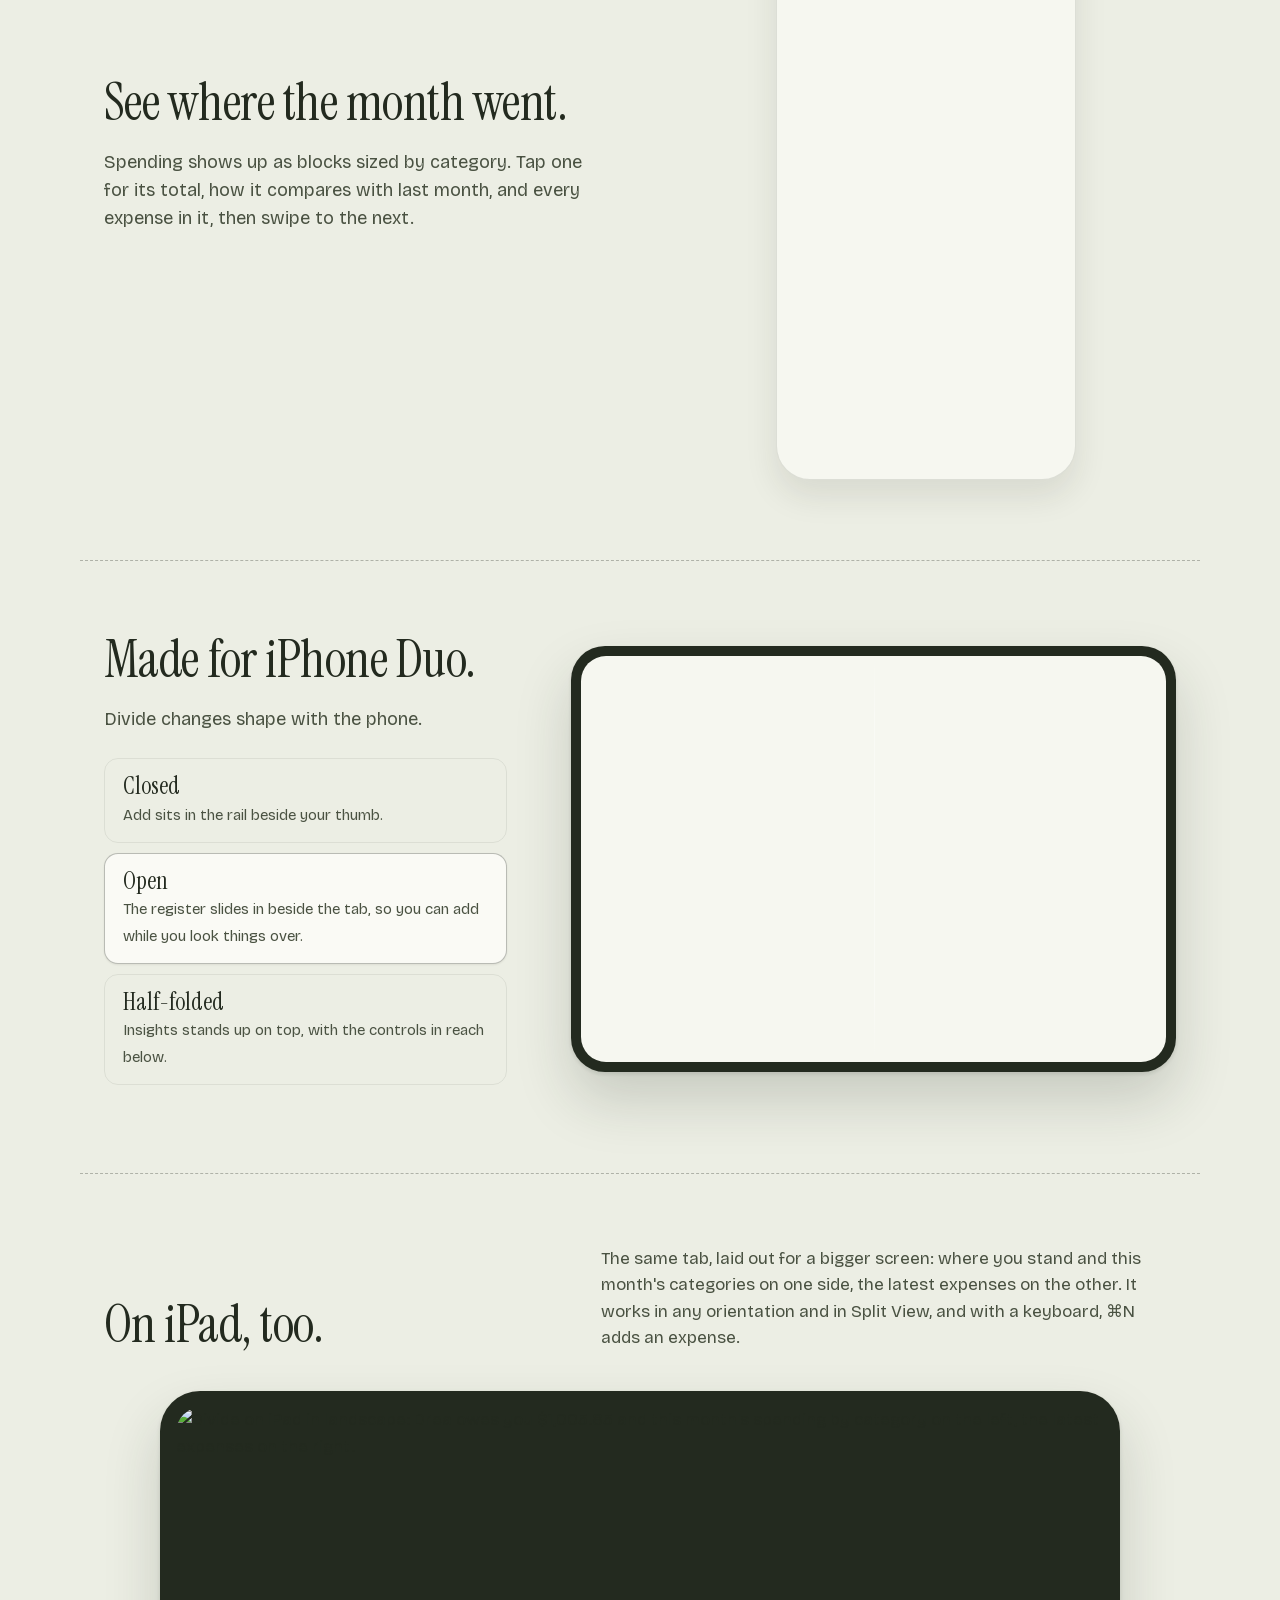
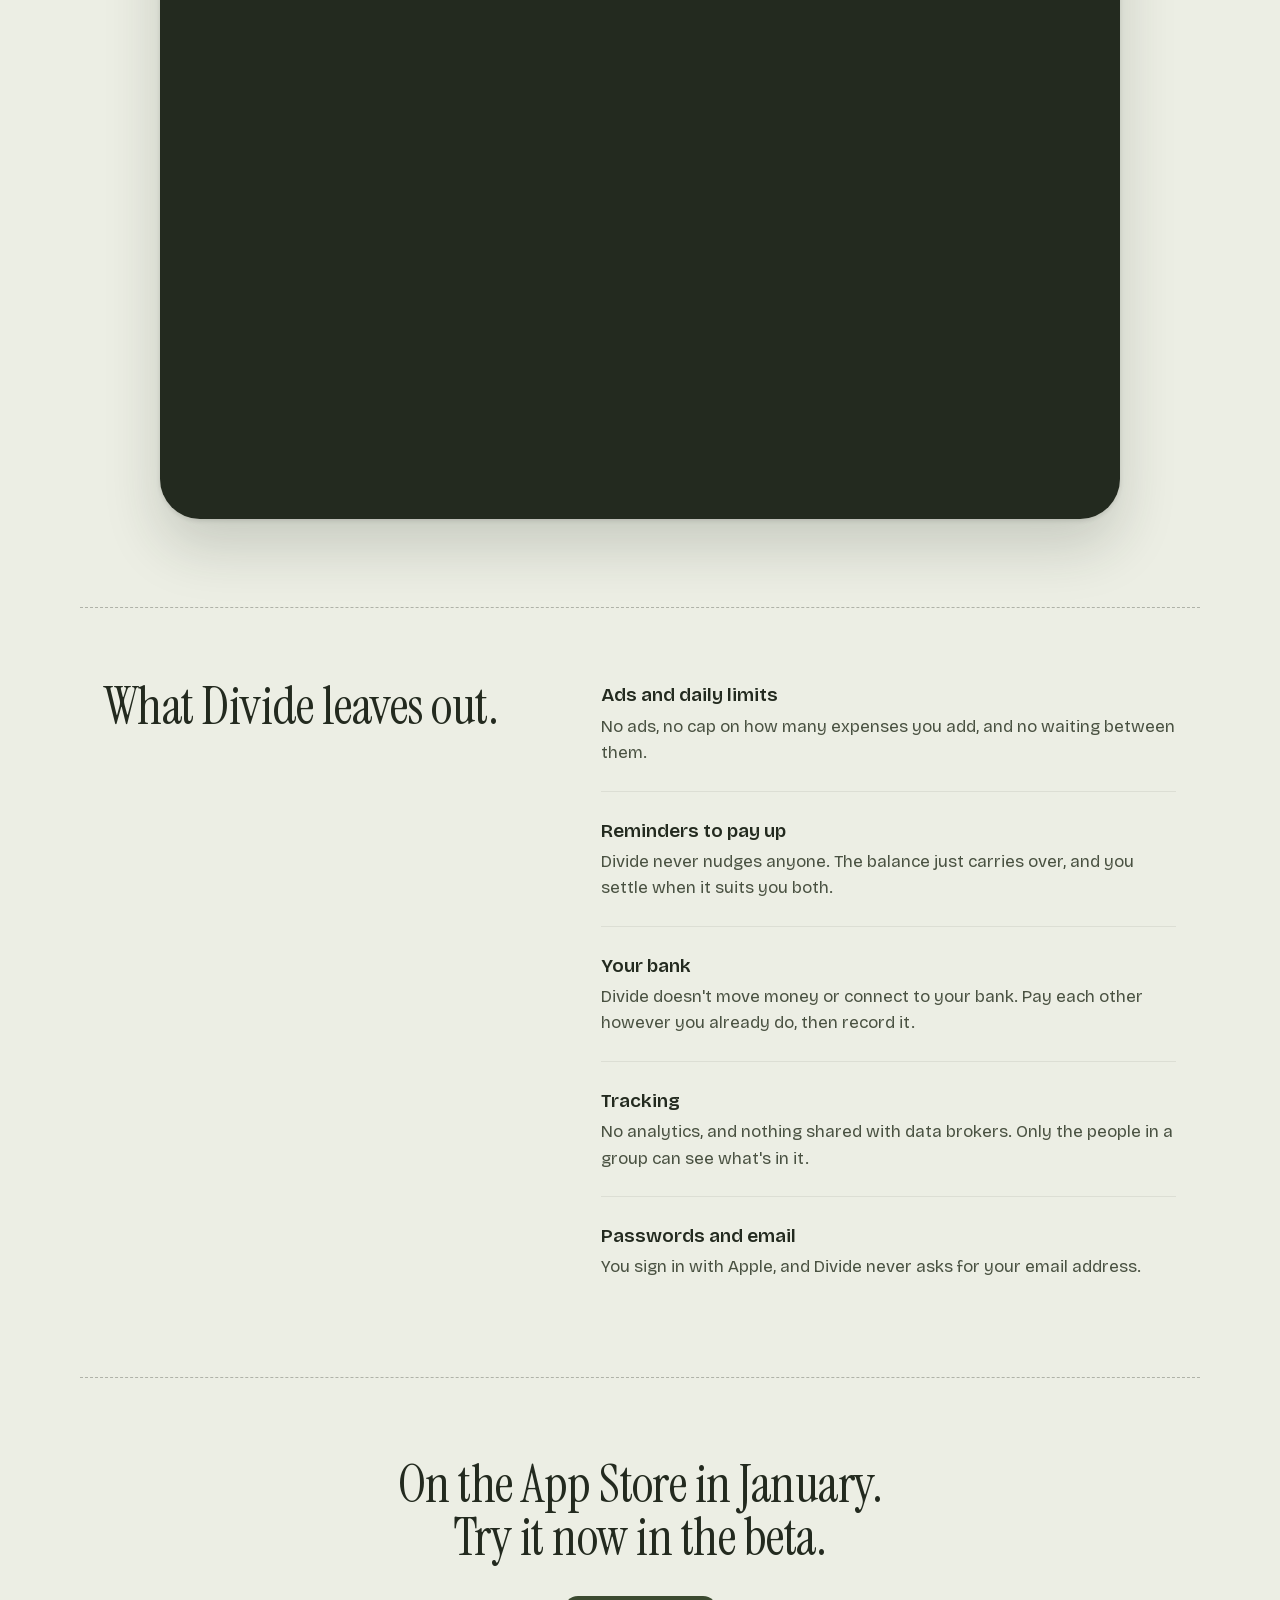
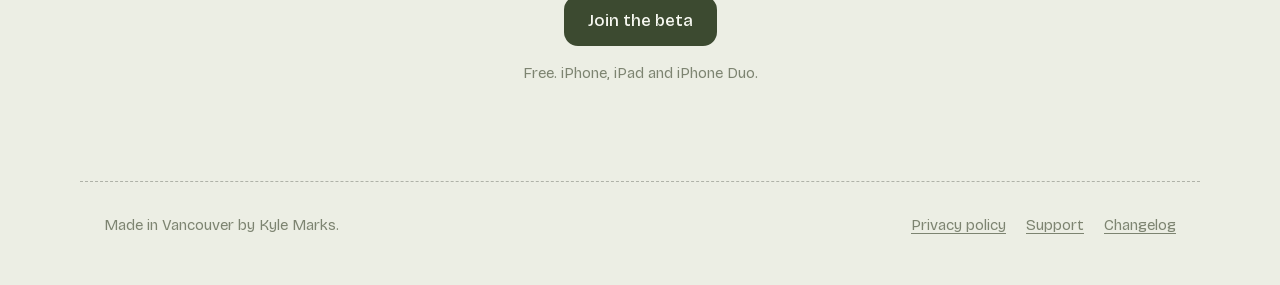
==== commit 22fcc38c: "feat: landing page rebuilt around the shared tab for your home New hero where Siri prints an expense" ====
--- a/index.html
+++ b/index.html
@@ -3,13 +3,14 @@
 <head>
   <meta charset="utf-8">
   <meta name="viewport" content="width=device-width, initial-scale=1">
-  <title>Divide — a running tab for the people you live with</title>
-  <meta name="description" content="Divide keeps a running tab of shared expenses between roommates and partners, so nobody has to keep score in their head. For iPhone and iPad.">
+  <title>Divide: the shared tab for your home</title>
+  <meta name="description" content="Divide is the shared tab for your home. Couples and roommates add expenses by voice with Siri or in a couple of taps, and always know where they stand. For iPhone, iPad and iPhone Duo.">
   <meta name="theme-color" content="#ECEEE4">
   <link rel="icon" href="icon.png">
   <link rel="apple-touch-icon" href="apple-touch-icon.png">
   <link rel="preload" href="fonts/instrument-serif.woff2" as="font" type="font/woff2" crossorigin>
   <link rel="stylesheet" href="style.css">
+  <script src="site.js" defer></script>
 </head>
 <body>
 <header class="site-header">
@@ -19,43 +20,46 @@
     <a href="privacy/">Privacy</a>
     <a href="support/">Support</a>
   </nav>
+  <a class="button button-small beta-link header-cta" href="mailto:kyle.m.marks@icloud.com?subject=Divide%20beta" hidden>Join the beta</a>
 </header>
 
 <main>
-  <section class="hero">
+  <section class="hero" id="hero">
     <div class="hero-copy">
-      <h1>Keep a running tab with the people you live with.</h1>
-      <p class="lede">Add what you spent in a few taps. Divide keeps the tally
-      and shows where you stand, so nobody has to keep score in their head.</p>
+      <h1>The shared tab for your home.</h1>
+      <p class="lede">For couples and roommates. Say an expense to Siri or tap it in,
+      and Divide keeps the running tally, so nobody keeps score in their head.</p>
       <div class="availability">
-        <a class="button" href="mailto:kyle.m.marks@icloud.com?subject=Divide%20beta">Ask to join the beta</a>
-        <p>For iPhone and iPad. Coming to the App Store.</p>
+        <a class="button beta-link" href="mailto:kyle.m.marks@icloud.com?subject=Divide%20beta">Join the beta</a>
+        <p>iPhone, iPad and iPhone Duo · On the App Store January 2027</p>
       </div>
     </div>
 
     <div class="receipt-wrap">
-      <article class="receipt" aria-label="Example tab for October: Drea owes Kyle $66.37">
+      <p class="siri-ask"><span class="siri-dot" aria-hidden="true"></span>“Add $84 groceries to Divide”</p>
+      <article class="receipt" aria-label="Example tab for November: after Siri adds $84 of groceries, Drea owes Kyle $1,047.85">
         <header class="receipt-head">
-          <p class="group">The Apartment</p>
+          <p class="group">Home</p>
           <p>Kyle &amp; Drea · split 50/50</p>
         </header>
         <hr>
         <table>
-          <caption>October 2026</caption>
+          <caption>November 2026</caption>
           <tbody>
-            <tr><th>Hydro<span class="sub">Oct 1 · Kyle · Monthly</span></th><td>86.40</td></tr>
-            <tr><th>Internet<span class="sub">Oct 3 · Kyle · Monthly</span></th><td>75.00</td></tr>
-            <tr><th>Costco stock-up<span class="sub">Oct 5 · Drea · Groceries</span></th><td>182.36</td></tr>
-            <tr><th>Tacos<span class="sub">Oct 9 · Kyle · Dining</span></th><td>42.00</td></tr>
-            <tr><th>Cat food<span class="sub">Oct 12 · Drea · Groceries</span></th><td>39.00</td></tr>
-            <tr><th>Coffee beans<span class="sub">Oct 14 · Kyle · Groceries</span></th><td>24.00</td></tr>
-            <tr><th>Save-On-Foods<span class="sub">Oct 18 · Kyle · Groceries</span></th><td>126.70</td></tr>
+            <tr data-cents="210000" data-payer="kyle"><th>Rent<span class="sub">Nov 1 · Kyle · Monthly</span></th><td>2,100.00</td></tr>
+            <tr data-cents="12670" data-payer="drea"><th>Save-On-Foods<span class="sub">Nov 2 · Drea · Groceries</span></th><td>126.70</td></tr>
+            <tr data-cents="8640" data-payer="kyle"><th>Hydro<span class="sub">Nov 3 · Kyle · Monthly</span></th><td>86.40</td></tr>
+            <tr data-cents="4200" data-payer="kyle"><th>Tacos<span class="sub">Nov 4 · Kyle · Dining</span></th><td>42.00</td></tr>
+            <tr data-cents="7500" data-payer="drea"><th>Internet<span class="sub">Nov 5 · Drea · Monthly</span></th><td>75.00</td></tr>
+            <tr data-cents="3900" data-payer="drea"><th>Cat food<span class="sub">Nov 6 · Drea · Pets</span></th><td>39.00</td></tr>
+            <tr data-cents="2400" data-payer="kyle"><th>Coffee beans<span class="sub">Nov 7 · Kyle · Groceries</span></th><td>24.00</td></tr>
+            <tr class="siri-line" data-cents="8400" data-payer="kyle"><th>Groceries<span class="sub">Nov 8 · Kyle · via Siri</span></th><td>84.00</td></tr>
           </tbody>
         </table>
         <hr>
         <table>
           <tbody>
-            <tr class="total"><th>Total</th><td>575.46</td></tr>
+            <tr class="total"><th>Total</th><td>2,577.10</td></tr>
           </tbody>
         </table>
         <hr>
@@ -64,7 +68,7 @@
             <p class="label">Where you stand</p>
             <p class="who">Drea owes you</p>
           </div>
-          <p class="amount">$66<span class="cents">.37</span></p>
+          <p class="amount">$1,047<span class="cents">.85</span></p>
         </div>
         <hr>
         <p class="receipt-foot">No rush · settle whenever</p>
@@ -72,52 +76,126 @@
     </div>
   </section>
 
-  <section class="tour" aria-labelledby="tour-title">
-    <h2 id="tour-title">Built for the everyday, not the big trip.</h2>
-    <ul class="shots">
-      <li>
-        <img src="shots/home.jpg" width="602" height="1310" alt="Divide's home screen for The Apartment: Drea owes you $66.37, spending by category, and the latest expenses.">
-        <h3>See where you stand</h3>
-        <p>The balance is the first thing you see, with this month's spending by category under it.</p>
-      </li>
-      <li>
-        <img src="shots/add.jpg" width="602" height="1310" alt="Adding an expense: $42.00 for dining above a number pad, paid by you and split 50/50, with three expenses already added this session.">
-        <h3>Add it before you forget</h3>
-        <p>Type the amount and go. Who paid and the split are filled in, and the sheet stays open for the next one, so a whole receipt pile takes a minute.</p>
-      </li>
-      <li>
-        <img src="shots/insights.jpg" width="602" height="1310" alt="Insights for October: $575.46 spent across 7 expenses, broken down by category, with the biggest expenses listed.">
-        <h3>Look back at the month</h3>
-        <p>What the month cost, where it went by category, and which expenses were biggest.</p>
-      </li>
+  <section class="for-home" id="for-home" aria-labelledby="for-home-title">
+    <h2 id="for-home-title">Made for the home, not the trip.</h2>
+    <ul class="for-list">
+      <li><strong>Couples</strong> who split the rent, the groceries and the takeout.</li>
+      <li><strong>Roommates</strong> who share the bills and the shared shelf.</li>
+      <li><strong>Every month</strong>, not one weekend. The tab just keeps running.</li>
+      <li><strong>Settle whenever</strong> it suits you both. Nobody gets nagged.</li>
     </ul>
   </section>
 
-  <section class="ipad" aria-labelledby="ipad-title">
+  <section class="feature" id="entry" aria-labelledby="entry-title">
+    <div class="feature-copy">
+      <h2 id="entry-title">Add it before you forget.</h2>
+      <p>Type the amount and go. Who paid and the split are already filled in,
+      and the sheet stays open for the next one, so a pile of receipts takes a minute.
+      Or just tell Siri.</p>
+    </div>
+    <div class="feature-media phone">
+      <video class="clip" muted loop playsinline preload="none" poster="media/entry.jpg" width="720" height="1564" aria-hidden="true">
+        <source src="media/entry.mp4" type="video/mp4">
+      </video>
+    </div>
+  </section>
+
+  <section class="feature feature-flip" id="recurring" aria-labelledby="recurring-title">
+    <div class="feature-copy">
+      <h2 id="recurring-title">Rent and bills, set once.</h2>
+      <p>Add rent, Hydro and internet as monthly expenses and they post themselves,
+      on the right day, split the way you set them.</p>
+    </div>
+    <div class="feature-media phone">
+      <img src="media/recurring.jpg" width="720" height="1564" loading="lazy"
+        alt="Divide's recurring expenses for Home: Rent, Hydro and Internet, each monthly.">
+    </div>
+  </section>
+
+  <section class="feature" id="insights" aria-labelledby="insights-title">
+    <div class="feature-copy">
+      <h2 id="insights-title">See where the month went.</h2>
+      <p>Spending shows up as blocks sized by category. Tap one for its total, how it
+      compares with last month, and every expense in it, then swipe to the next.</p>
+    </div>
+    <div class="feature-media phone">
+      <video class="clip" muted loop playsinline preload="none" poster="media/insights.jpg" width="720" height="1564" aria-hidden="true">
+        <source src="media/insights.mp4" type="video/mp4">
+      </video>
+    </div>
+  </section>
+
+  <section class="duo" id="duo" aria-labelledby="duo-title">
+    <div class="duo-copy">
+      <h2 id="duo-title">Made for iPhone Duo.</h2>
+      <p class="duo-intro">Divide changes shape with the phone.</p>
+      <div class="duo-poses" role="group" aria-label="iPhone Duo pose">
+        <button type="button" class="pose-button" data-pose="closed" aria-pressed="false">
+          <strong>Closed</strong>
+          <span>Add sits in the rail beside your thumb.</span>
+        </button>
+        <button type="button" class="pose-button" data-pose="open" aria-pressed="true">
+          <strong>Open</strong>
+          <span>The register slides in beside the tab, so you can add while you look things over.</span>
+        </button>
+        <button type="button" class="pose-button" data-pose="half" aria-pressed="false">
+          <strong>Half-folded</strong>
+          <span>Insights stands up on top, with the controls in reach below.</span>
+        </button>
+      </div>
+    </div>
+    <div class="duo-stage" data-pose="open">
+      <div class="duo-screen duo-screen-closed">
+        <video class="clip" muted loop playsinline preload="none" poster="media/duo-closed.jpg" aria-hidden="true">
+          <source src="media/duo-closed.mp4" type="video/mp4">
+        </video>
+      </div>
+      <div class="duo-screen duo-screen-open">
+        <video class="clip" muted loop playsinline preload="none" poster="media/duo-open.jpg" aria-hidden="true">
+          <source src="media/duo-open.mp4" type="video/mp4">
+        </video>
+        <div class="duo-hinge" aria-hidden="true"></div>
+      </div>
+      <div class="duo-screen duo-screen-half">
+        <div class="half-top"><img src="media/duo-half.jpg" alt="" loading="lazy"></div>
+        <div class="half-bottom"><img src="media/duo-half.jpg" alt="" loading="lazy"></div>
+      </div>
+    </div>
+  </section>
+
+  <section class="ipad" id="ipad" aria-labelledby="ipad-title">
     <div class="ipad-copy">
       <h2 id="ipad-title">On iPad, too.</h2>
-      <p>The same tab, laid out for a bigger screen: where you stand on one side
-      and the latest expenses on the other. It works in any orientation and in
-      Split View, and with a keyboard, ⌘N adds an expense.</p>
+      <p>The same tab, laid out for a bigger screen: where you stand and this month's
+      categories on one side, the latest expenses on the other. It works in any
+      orientation and in Split View, and with a keyboard, ⌘N adds an expense.</p>
     </div>
     <div class="ipad-device">
-      <img src="shots/ipad-home.jpg" width="1800" height="1350" loading="lazy"
-        alt="Divide on iPad in landscape: Drea owes you $66.37 and spending by category on the left, the latest expenses on the right.">
-    </div>
-  </section>
-
-  <section class="omissions" aria-labelledby="omissions-title">
+      <img src="media/ipad-home.jpg" width="1800" height="1350" loading="lazy"
+        alt="Divide on iPad in landscape: Drea owes you $1,005.85 and this month's spending by category on the left, the latest expenses on the right.">
+    </div>
+  </section>
+
+  <section class="omissions" id="omissions" aria-labelledby="omissions-title">
     <h2 id="omissions-title">What Divide leaves out.</h2>
     <dl>
+      <dt>Ads and daily limits</dt>
+      <dd>No ads, no cap on how many expenses you add, and no waiting between them.</dd>
       <dt>Reminders to pay up</dt>
       <dd>Divide never nudges anyone. The balance just carries over, and you settle when it suits you both.</dd>
-      <dt>Your money</dt>
+      <dt>Your bank</dt>
       <dd>Divide doesn't move money or connect to your bank. Pay each other however you already do, then record it.</dd>
-      <dt>Ads and tracking</dt>
-      <dd>No ads, no analytics, and nothing shared with data brokers. Only the people in a group can see what's in it.</dd>
-      <dt>Passwords</dt>
+      <dt>Tracking</dt>
+      <dd>No analytics, and nothing shared with data brokers. Only the people in a group can see what's in it.</dd>
+      <dt>Passwords and email</dt>
       <dd>You sign in with Apple, and Divide never asks for your email address.</dd>
     </dl>
+  </section>
+
+  <section class="get-it" id="get-it" aria-labelledby="get-it-title">
+    <h2 id="get-it-title">On the App Store in January.<br>Try it now in the beta.</h2>
+    <a class="button beta-link" href="mailto:kyle.m.marks@icloud.com?subject=Divide%20beta">Join the beta</a>
+    <p>Free. iPhone, iPad and iPhone Duo.</p>
   </section>
 </main>
 
--- a/style.css
+++ b/style.css
@@ -258,41 +258,260 @@
   }
 }
 
-/* ---------- Landing: screenshots ---------- */
-
-.tour {
-  max-width: 1120px;
-  margin: 0 auto;
-  padding: 72px 24px 88px;
-  border-top: 1px dashed var(--rule);
-}
-.tour h2, .omissions h2 {
+/* ---------- Landing: shared section headings ---------- */
+
+.for-home h2, .feature h2, .duo h2, .omissions h2, .get-it h2 {
   font: 400 clamp(36px, 5vw, 52px)/1.02 var(--serif);
   letter-spacing: -0.01em;
-  margin: 0 0 48px;
+  margin: 0 0 20px;
   max-width: 16em;
   text-wrap: balance;
 }
-.shots {
+
+/* ---------- Landing: header beta button ---------- */
+
+.site-header:has(.header-cta) { position: sticky; top: 0; z-index: 10; background: var(--paper); }
+.button-small { min-height: 40px; padding: 0 16px; border-radius: 11px; font-size: 15px; }
+.header-cta[hidden] { display: none; }
+@media (max-width: 599px) {
+  .site-header { flex-wrap: wrap; padding: 14px 16px; }
+  .site-nav { gap: 14px; }
+  .header-cta { order: 3; width: 100%; justify-content: center; }
+}
+
+/* ---------- Landing: Siri request above the receipt ---------- */
+
+.siri-ask {
+  display: flex;
+  align-items: center;
+  gap: 10px;
+  width: fit-content;
+  margin: 0 auto 22px;
+  padding: 10px 16px;
+  border-radius: 999px;
+  background: var(--slip);
+  font-size: 15px;
+  color: var(--ink);
+  box-shadow: 0 1px 2px rgba(35, 42, 31, 0.08);
+}
+.siri-dot {
+  width: 10px;
+  height: 10px;
+  border-radius: 50%;
+  background: var(--clay);
+  flex: none;
+}
+.receipt .siri-line th, .receipt .siri-line td { background: rgba(95, 114, 80, 0.1); }
+.receipt .siri-line th { padding-left: 6px; }
+.receipt .siri-line td { padding-right: 6px; }
+
+/* Before the hero plays (set by site.js only when motion is allowed). */
+.is-rewound .siri-ask { opacity: 0; transform: translateY(6px); }
+.is-rewound .siri-line { display: none; }
+.siri-ask { transition: opacity 0.4s ease, transform 0.4s ease; }
+.siri-line.is-printing th, .siri-line.is-printing td { animation: print 0.5s ease-out both; }
+@keyframes print { from { opacity: 0; transform: translateY(-6px); } to { opacity: 1; transform: none; } }
+
+/* ---------- Landing: who it's for ---------- */
+
+.for-home {
+  max-width: 1120px;
+  margin: 0 auto;
+  padding: 72px 24px 80px;
+  border-top: 1px dashed var(--rule);
+}
+.for-list {
   list-style: none;
-  margin: 0;
+  margin: 12px 0 0;
   padding: 0;
   display: grid;
-  grid-template-columns: repeat(auto-fit, minmax(240px, 1fr));
-  gap: 48px 40px;
-}
-.shots img {
+  grid-template-columns: repeat(auto-fit, minmax(230px, 1fr));
+  gap: 20px 40px;
+  color: #4A5242;
+}
+.for-list strong { display: block; color: var(--ink); font: 400 26px/1.1 var(--serif); margin-bottom: 4px; }
+
+/* ---------- Landing: feature rows ---------- */
+
+.feature {
+  max-width: 1120px;
+  margin: 0 auto;
+  padding: 72px 24px 80px;
+  border-top: 1px dashed var(--rule);
+  display: grid;
+  gap: 36px;
+  align-items: center;
+}
+.feature-copy p { margin: 0; color: #4A5242; max-width: 30em; font-size: 18px; }
+.feature-media.phone {
+  justify-self: center;
+  width: min(100%, 300px);
+}
+.feature-media.phone video,
+.feature-media.phone img {
   display: block;
   width: 100%;
-  max-width: 300px;
   height: auto;
+  aspect-ratio: 720 / 1564;
+  object-fit: cover;
   border-radius: 34px;
   border: 1px solid rgba(35, 42, 31, 0.12);
-  background: var(--paper);
+  background: var(--surface);
   box-shadow: 0 16px 32px rgba(35, 42, 31, 0.1);
 }
-.shots h3 { font: 400 28px/1.1 var(--serif); margin: 24px 0 6px; }
-.shots p { margin: 0; color: #4A5242; max-width: 28em; }
+@media (min-width: 900px) {
+  .feature { grid-template-columns: minmax(0, 1fr) minmax(0, 1fr); gap: 72px; }
+  .feature-flip .feature-copy { order: 2; }
+}
+
+/* ---------- Landing: iPhone Duo ---------- */
+
+.duo {
+  max-width: 1120px;
+  margin: 0 auto;
+  padding: 72px 24px 88px;
+  border-top: 1px dashed var(--rule);
+  display: grid;
+  gap: 40px;
+  align-items: center;
+}
+@media (min-width: 900px) {
+  .duo { grid-template-columns: minmax(0, 0.8fr) minmax(0, 1.2fr); gap: 64px; }
+}
+.duo-intro { margin: 0 0 24px; color: #4A5242; font-size: 18px; }
+.duo-poses { display: grid; gap: 10px; }
+.pose-button {
+  display: block;
+  width: 100%;
+  text-align: left;
+  font: inherit;
+  color: #4A5242;
+  background: transparent;
+  border: 1px solid var(--hairline);
+  border-radius: 14px;
+  padding: 14px 18px;
+  cursor: pointer;
+  transition: background-color 0.2s ease, border-color 0.2s ease;
+}
+.pose-button strong { display: block; color: var(--ink); font: 400 24px/1.1 var(--serif); margin-bottom: 2px; }
+.pose-button span { font-size: 15px; }
+.pose-button:hover { border-color: var(--rule); }
+.pose-button[aria-pressed="true"] { background: var(--slip); border-color: var(--rule); box-shadow: 0 1px 2px rgba(35, 42, 31, 0.08); }
+
+/* The device: one frame whose screens swap, with a fold in between. */
+.duo-stage {
+  --open-w: 100%;
+  position: relative;
+  width: 100%;
+  max-width: 620px;
+  justify-self: center;
+  aspect-ratio: var(--duo-open-ratio, 1.42);
+  perspective: 1600px;
+}
+.duo-screen {
+  position: absolute;
+  inset: 0;
+  margin: auto;
+  padding: 10px;
+  border-radius: 34px;
+  background: var(--ink);
+  box-shadow: 0 28px 56px rgba(35, 42, 31, 0.18), 0 2px 4px rgba(35, 42, 31, 0.12);
+  opacity: 0;
+  visibility: hidden;
+  transition: opacity 0.35s ease, transform 0.7s cubic-bezier(0.3, 0.7, 0.2, 1), visibility 0s linear 0.7s;
+}
+.duo-screen video, .duo-screen img {
+  display: block;
+  width: 100%;
+  height: 100%;
+  object-fit: cover;
+  border-radius: 25px;
+  background: var(--surface);
+}
+.duo-screen-open { transform-origin: 50% 50%; }
+.duo-hinge {
+  position: absolute;
+  top: 10px;
+  bottom: 10px;
+  left: 50%;
+  width: 1px;
+  background: linear-gradient(to bottom, transparent, rgba(255, 255, 255, 0.35) 15%, rgba(255, 255, 255, 0.35) 85%, transparent);
+  pointer-events: none;
+}
+.duo-screen-closed {
+  width: calc(100% / var(--duo-open-ratio, 1.42) * var(--duo-closed-ratio, 0.46));
+  transform: rotateY(-25deg) scale(0.92);
+}
+.duo-screen-open { transform: rotateY(60deg) scale(0.6); }
+.duo-screen-half {
+  background: transparent;
+  box-shadow: none;
+  padding: 0;
+  transform: rotateX(0deg);
+  transform-style: preserve-3d;
+}
+.duo-screen-half .half-top,
+.duo-screen-half .half-bottom {
+  position: absolute;
+  left: 0;
+  right: 0;
+  height: 50%;
+  overflow: hidden;
+  background: var(--ink);
+  padding: 10px;
+}
+.duo-screen-half .half-top {
+  top: 0;
+  border-radius: 34px 34px 4px 4px;
+  padding-bottom: 0;
+  transform-origin: 50% 100%;
+  transform: rotateX(0deg);
+  transition: transform 0.8s cubic-bezier(0.3, 0.7, 0.2, 1);
+}
+.duo-screen-half .half-bottom {
+  bottom: 0;
+  border-radius: 4px 4px 34px 34px;
+  padding-top: 0;
+  box-shadow: 0 28px 56px rgba(35, 42, 31, 0.18);
+}
+.duo-screen-half img {
+  height: 200%;
+  border-radius: 25px;
+}
+.duo-screen-half .half-top img { border-bottom-left-radius: 0; border-bottom-right-radius: 0; }
+.duo-screen-half .half-bottom img { transform: translateY(-50%); border-top-left-radius: 0; border-top-right-radius: 0; }
+
+.duo-stage[data-pose="closed"] .duo-screen-closed,
+.duo-stage[data-pose="open"] .duo-screen-open,
+.duo-stage[data-pose="half"] .duo-screen-half {
+  opacity: 1;
+  visibility: visible;
+  transform: none;
+  transition: opacity 0.35s ease 0.15s, transform 0.7s cubic-bezier(0.3, 0.7, 0.2, 1), visibility 0s;
+}
+.duo-stage[data-pose="half"] .half-top { transform: rotateX(-38deg); transition-delay: 0.4s; }
+
+@media (prefers-reduced-motion: reduce) {
+  .duo-screen, .duo-screen-half .half-top { transition: none !important; }
+}
+
+/* ---------- Landing: closing call to action ---------- */
+
+.get-it {
+  max-width: 1120px;
+  margin: 0 auto;
+  padding: 80px 24px 96px;
+  border-top: 1px dashed var(--rule);
+  text-align: center;
+}
+.get-it h2 { margin: 0 auto 32px; }
+.get-it p { margin: 16px 0 0; color: var(--muted); font-size: 15px; }
+
+/* Phones: the side gutter is 16px. */
+@media (max-width: 599px) {
+  .hero, .for-home, .feature, .duo, .ipad, .omissions, .get-it { padding-left: 16px; padding-right: 16px; }
+  .site-footer { padding-left: 16px; padding-right: 16px; }
+}
 
 /* ---------- Landing: what it leaves out ---------- */
 
@@ -312,24 +531,6 @@
 .omissions dt { font-size: 19px; font-weight: 600; }
 .omissions dd { margin: 4px 0 0; color: #4A5242; max-width: 34em; }
 .omissions dd + dt { margin-top: 24px; padding-top: 24px; border-top: 1px solid var(--hairline); }
-
-/* Phones: the screenshots sit side by side in a swipeable row instead of
-   stacking three tall images. */
-@media (max-width: 699px) {
-  .shots {
-    grid-template-columns: none;
-    grid-auto-flow: column;
-    grid-auto-columns: min(78%, 300px);
-    gap: 20px;
-    overflow-x: auto;
-    scroll-snap-type: x mandatory;
-    margin: 0 -24px;
-    padding: 0 24px 24px;
-    scroll-padding: 0 24px;
-  }
-  .shots li { scroll-snap-align: start; }
-  .shots img { border-radius: 28px; }
-}
 
 /* ---------- Changelog ---------- */
 
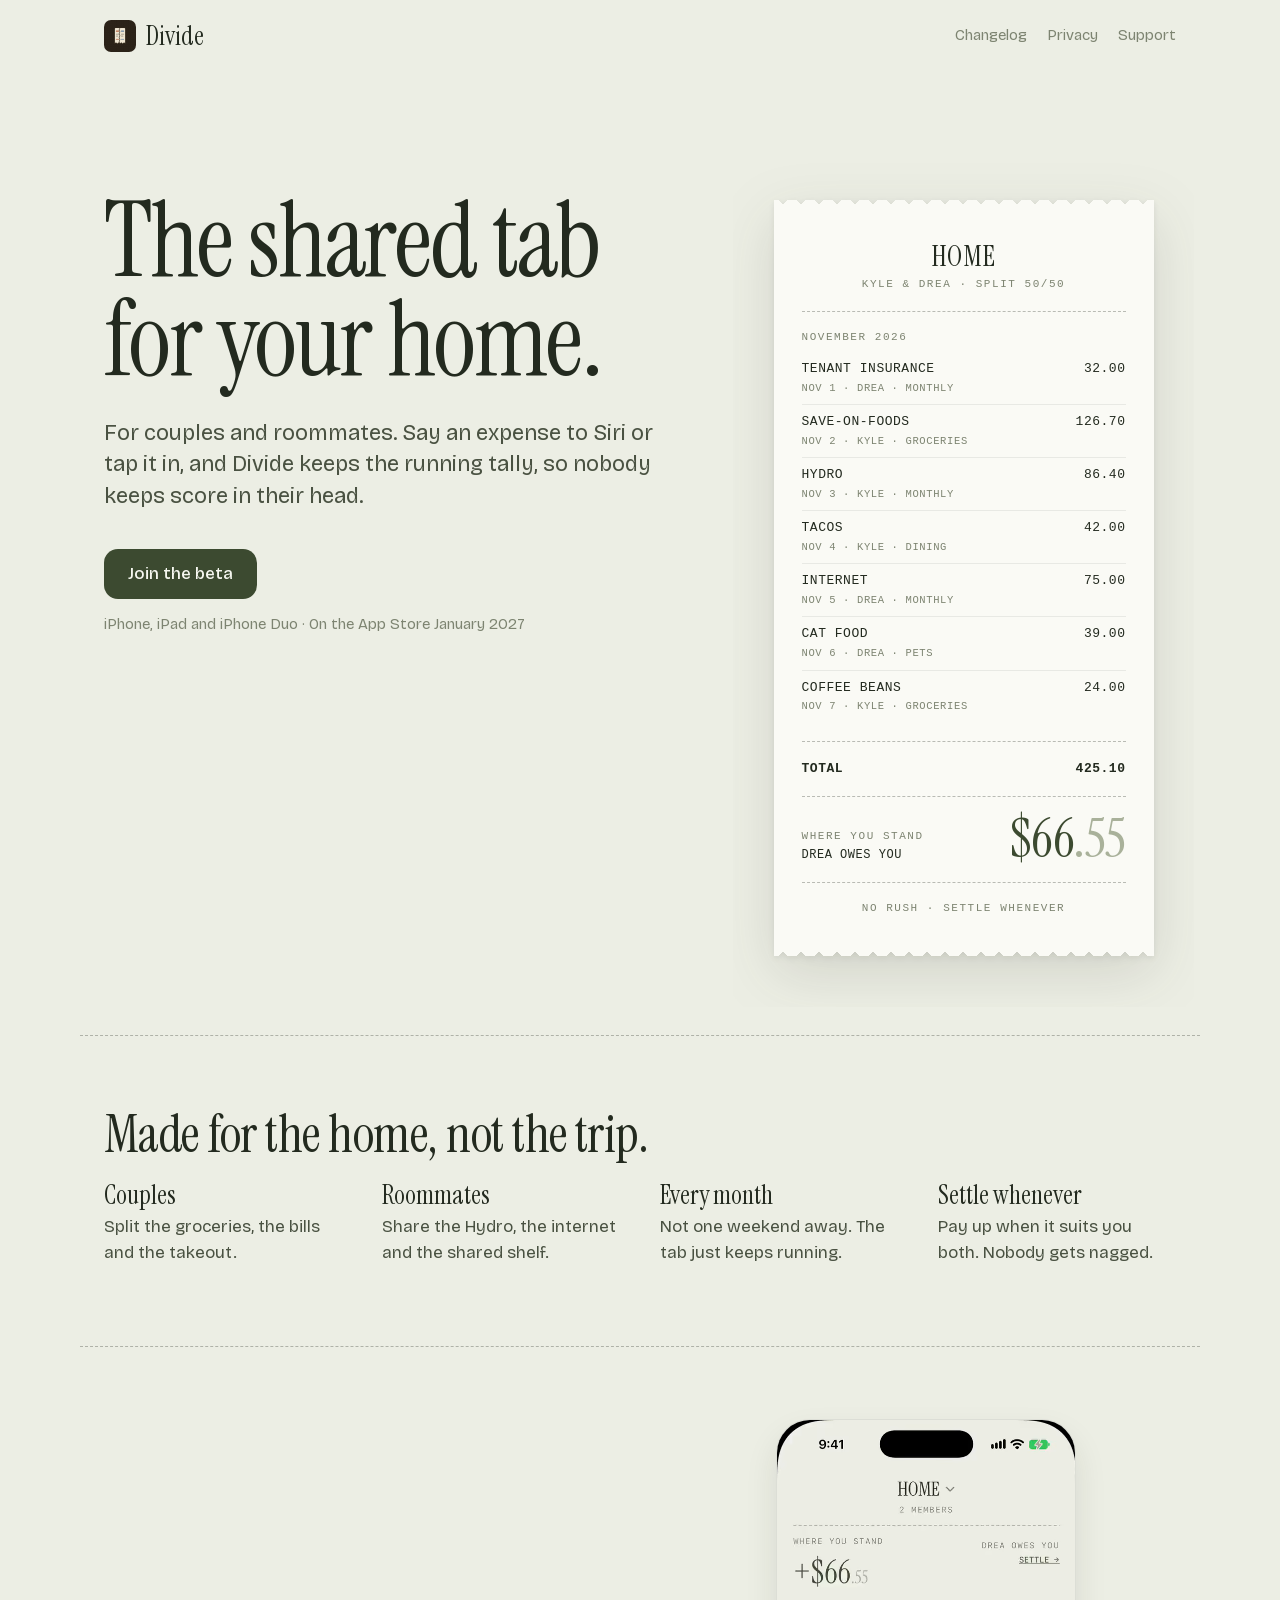
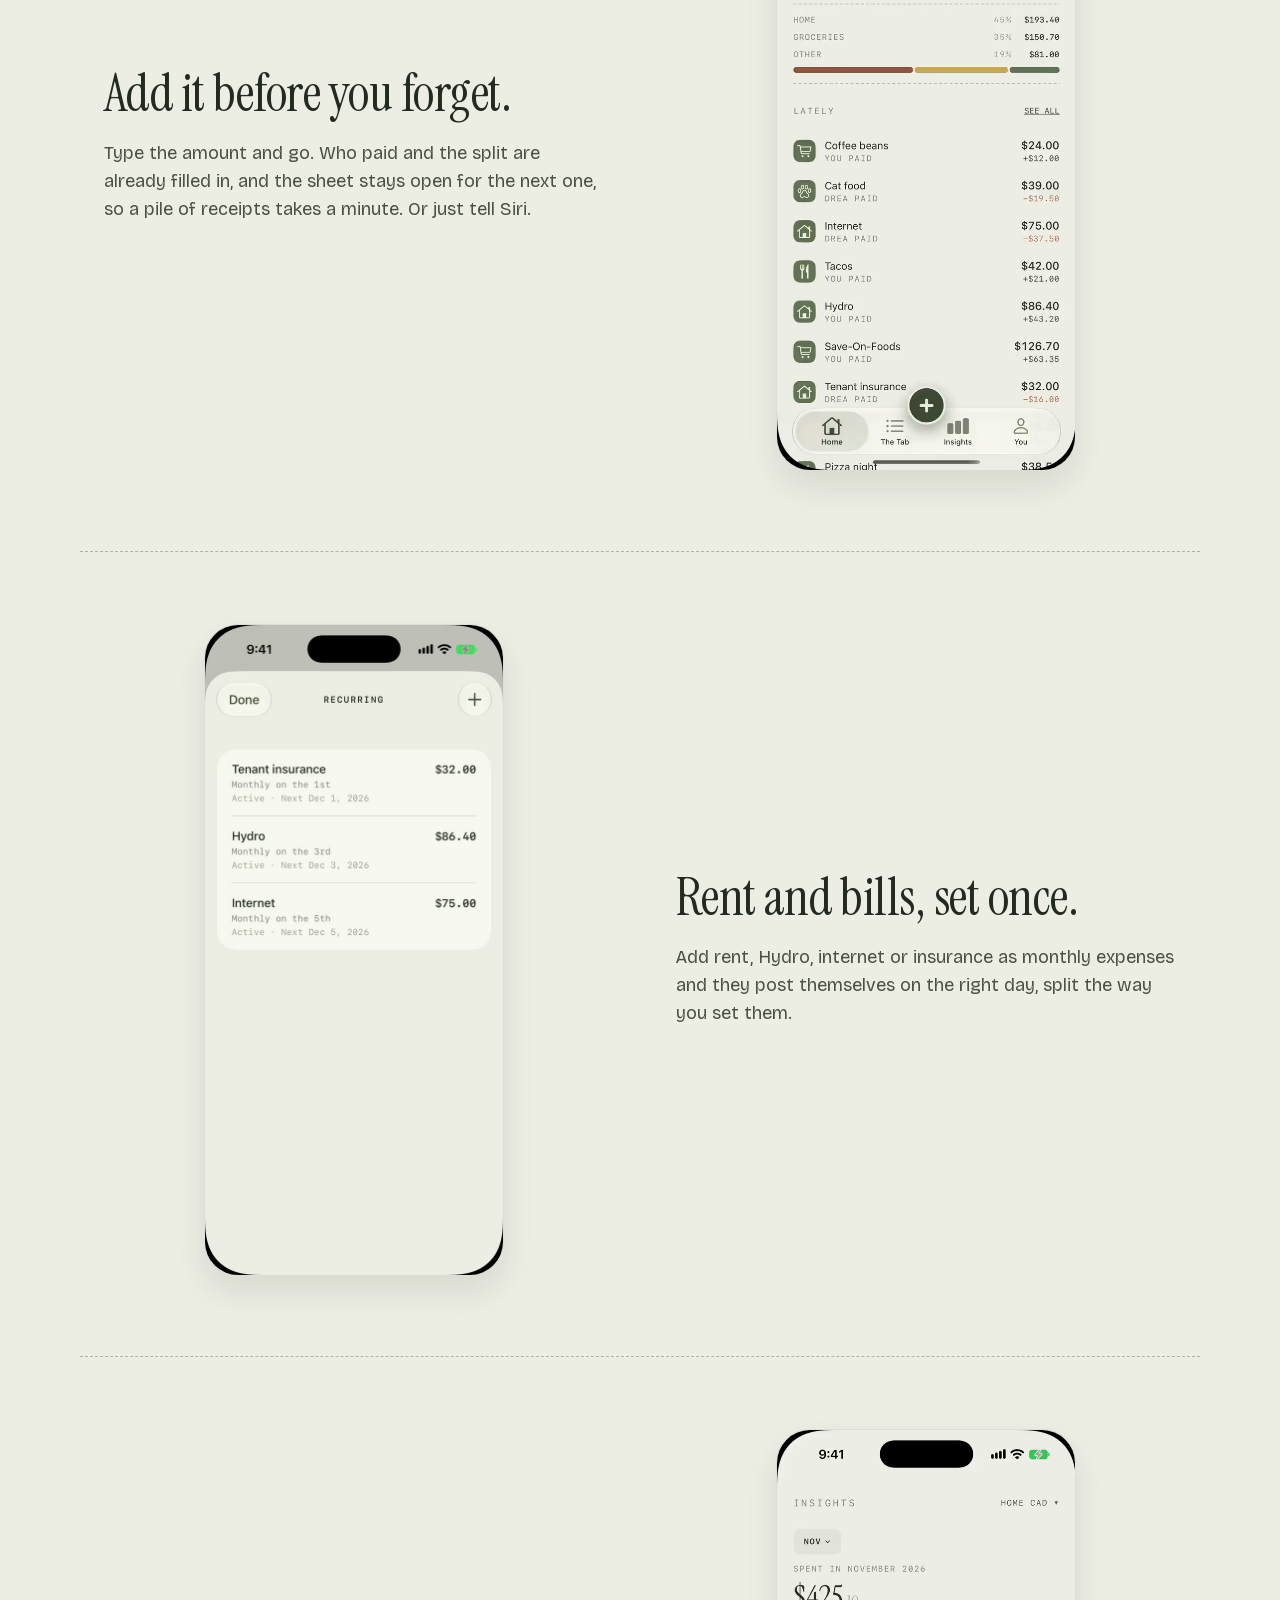
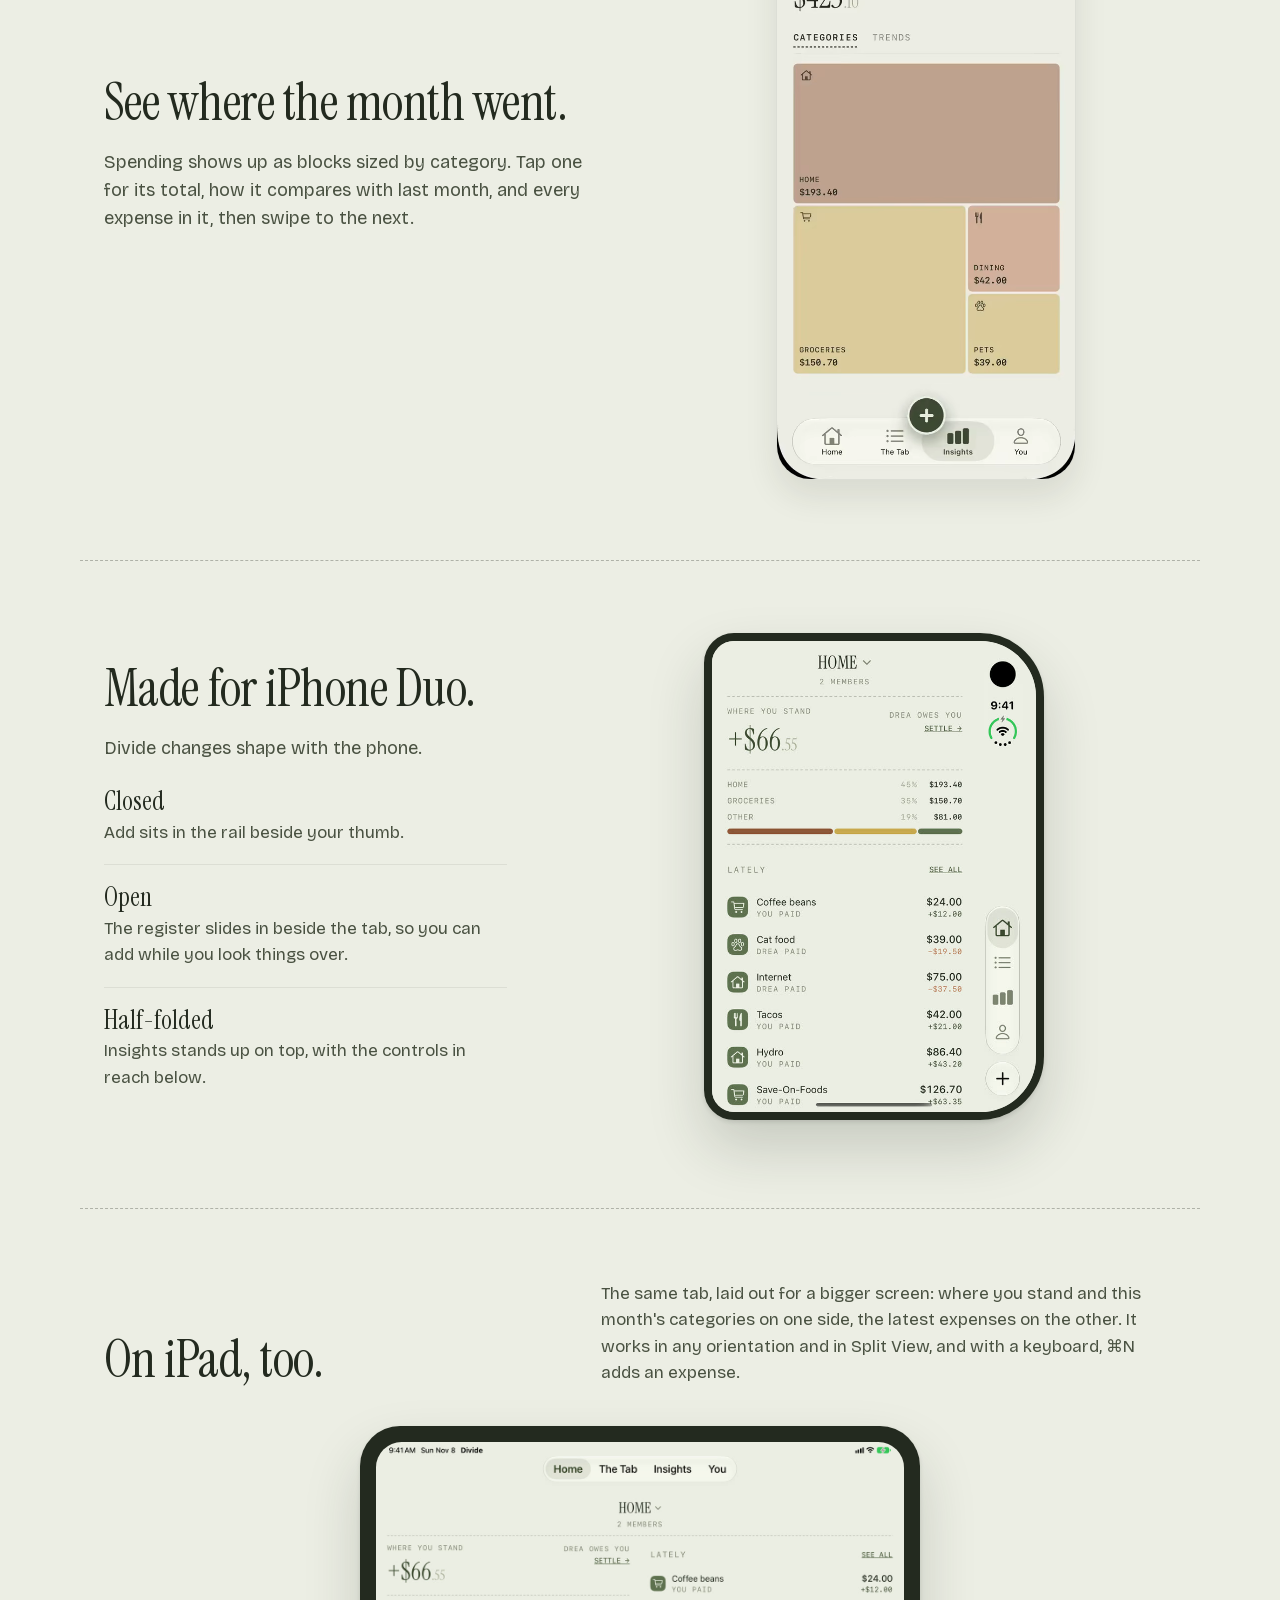
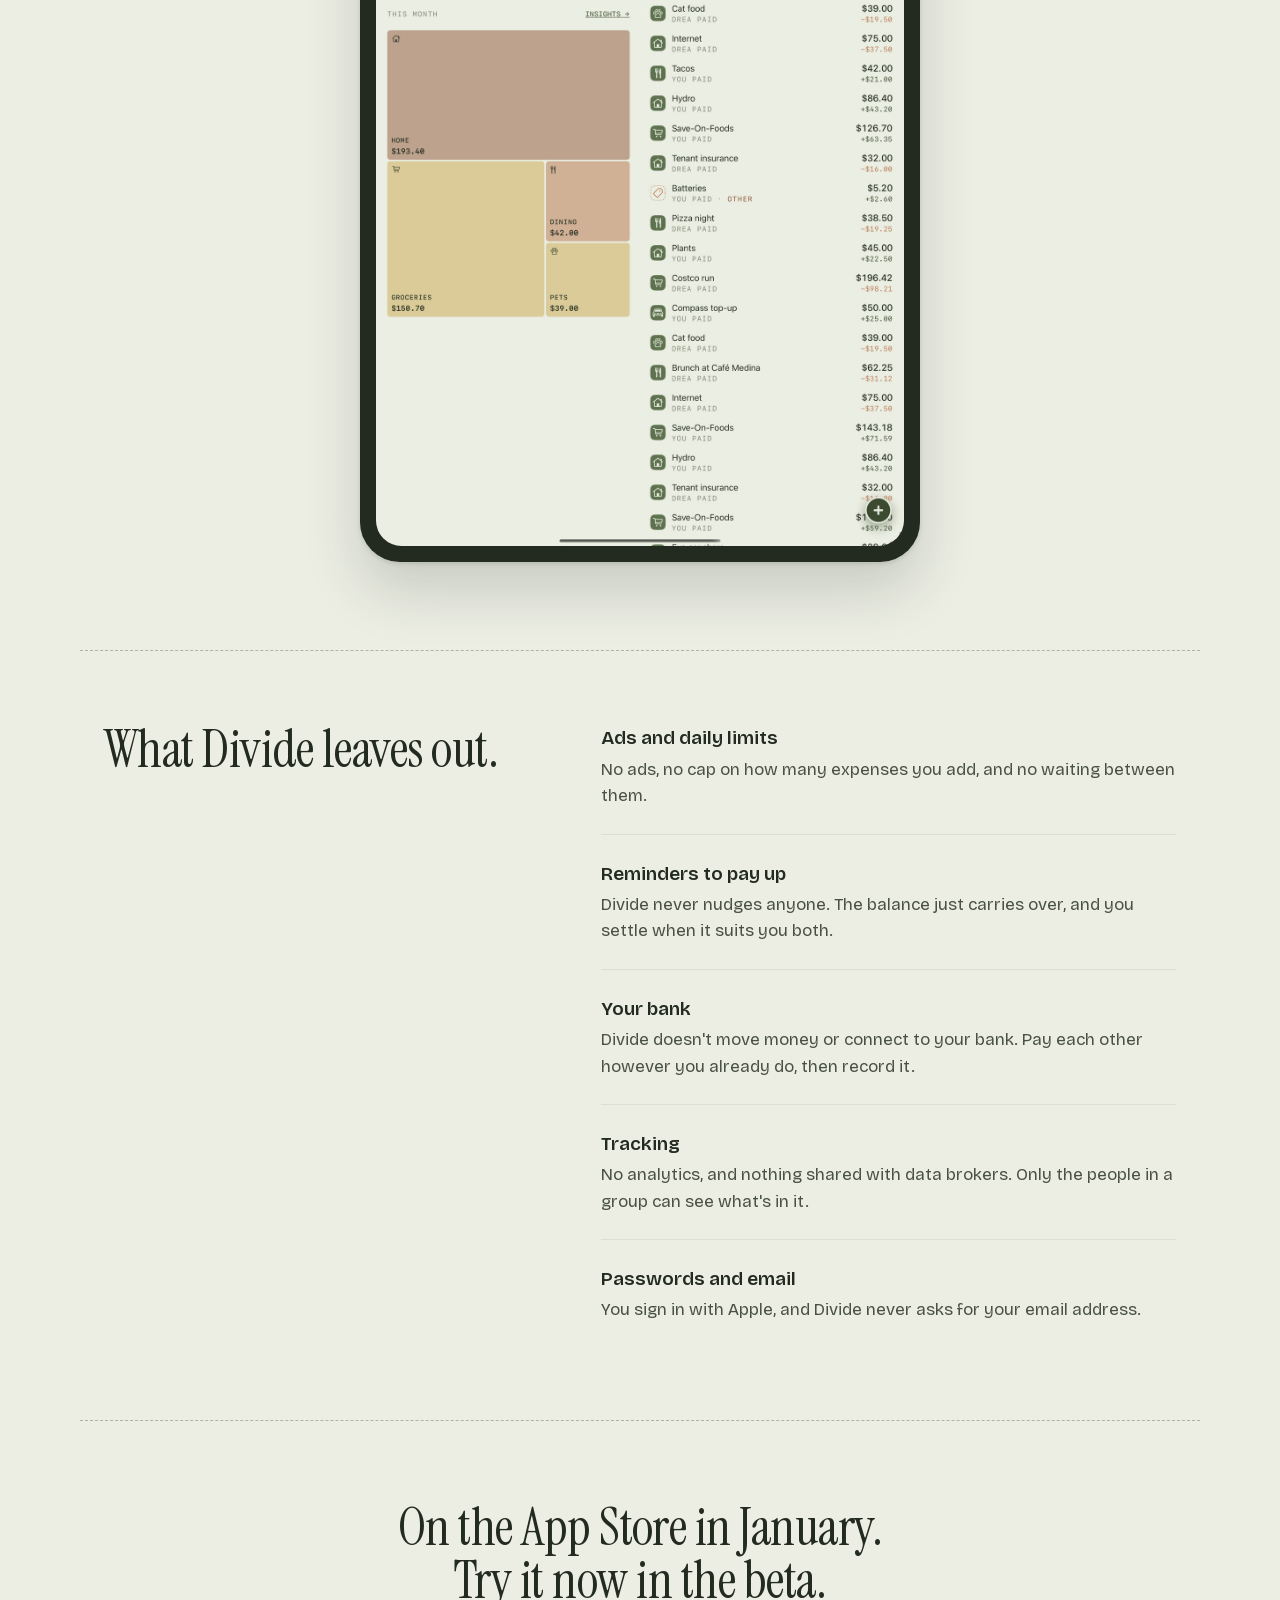
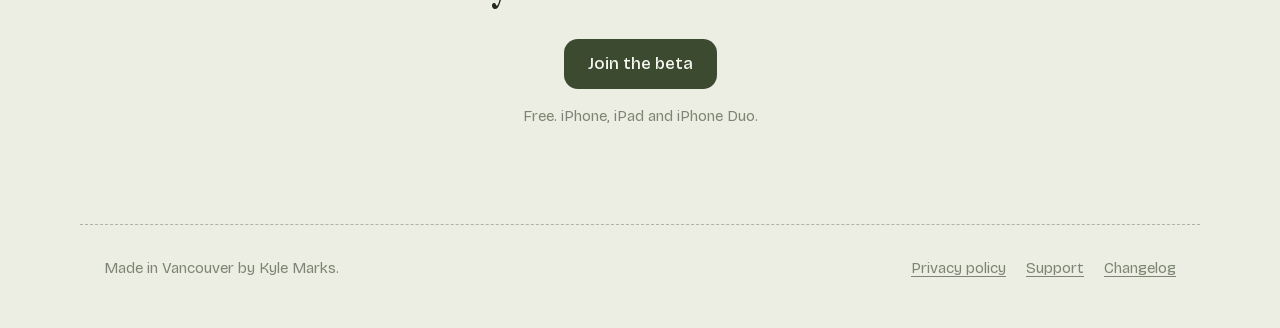
==== commit 9829dca2: "feat: recordings and stills from the Home demo data Entry and Insights clips (MP4 + WebM, ~0.6 MB to" ====
--- a/index.html
+++ b/index.html
@@ -37,7 +37,7 @@
 
     <div class="receipt-wrap">
       <p class="siri-ask"><span class="siri-dot" aria-hidden="true"></span>“Add $84 groceries to Divide”</p>
-      <article class="receipt" aria-label="Example tab for November: after Siri adds $84 of groceries, Drea owes Kyle $1,047.85">
+      <article class="receipt" aria-label="Example tab for November: after Siri adds $84 of groceries, Drea owes Kyle $108.55">
         <header class="receipt-head">
           <p class="group">Home</p>
           <p>Kyle &amp; Drea · split 50/50</p>
@@ -46,8 +46,8 @@
         <table>
           <caption>November 2026</caption>
           <tbody>
-            <tr data-cents="210000" data-payer="kyle"><th>Rent<span class="sub">Nov 1 · Kyle · Monthly</span></th><td>2,100.00</td></tr>
-            <tr data-cents="12670" data-payer="drea"><th>Save-On-Foods<span class="sub">Nov 2 · Drea · Groceries</span></th><td>126.70</td></tr>
+            <tr data-cents="3200" data-payer="drea"><th>Tenant insurance<span class="sub">Nov 1 · Drea · Monthly</span></th><td>32.00</td></tr>
+            <tr data-cents="12670" data-payer="kyle"><th>Save-On-Foods<span class="sub">Nov 2 · Kyle · Groceries</span></th><td>126.70</td></tr>
             <tr data-cents="8640" data-payer="kyle"><th>Hydro<span class="sub">Nov 3 · Kyle · Monthly</span></th><td>86.40</td></tr>
             <tr data-cents="4200" data-payer="kyle"><th>Tacos<span class="sub">Nov 4 · Kyle · Dining</span></th><td>42.00</td></tr>
             <tr data-cents="7500" data-payer="drea"><th>Internet<span class="sub">Nov 5 · Drea · Monthly</span></th><td>75.00</td></tr>
@@ -59,7 +59,7 @@
         <hr>
         <table>
           <tbody>
-            <tr class="total"><th>Total</th><td>2,577.10</td></tr>
+            <tr class="total"><th>Total</th><td>509.10</td></tr>
           </tbody>
         </table>
         <hr>
@@ -68,7 +68,7 @@
             <p class="label">Where you stand</p>
             <p class="who">Drea owes you</p>
           </div>
-          <p class="amount">$1,047<span class="cents">.85</span></p>
+          <p class="amount">$108<span class="cents">.55</span></p>
         </div>
         <hr>
         <p class="receipt-foot">No rush · settle whenever</p>
@@ -79,10 +79,10 @@
   <section class="for-home" id="for-home" aria-labelledby="for-home-title">
     <h2 id="for-home-title">Made for the home, not the trip.</h2>
     <ul class="for-list">
-      <li><strong>Couples</strong> who split the rent, the groceries and the takeout.</li>
-      <li><strong>Roommates</strong> who share the bills and the shared shelf.</li>
-      <li><strong>Every month</strong>, not one weekend. The tab just keeps running.</li>
-      <li><strong>Settle whenever</strong> it suits you both. Nobody gets nagged.</li>
+      <li><strong>Couples</strong>Split the groceries, the bills and the takeout.</li>
+      <li><strong>Roommates</strong>Share the Hydro, the internet and the shared shelf.</li>
+      <li><strong>Every month</strong>Not one weekend away. The tab just keeps running.</li>
+      <li><strong>Settle whenever</strong>Pay up when it suits you both. Nobody gets nagged.</li>
     </ul>
   </section>
 
@@ -94,7 +94,8 @@
       Or just tell Siri.</p>
     </div>
     <div class="feature-media phone">
-      <video class="clip" muted loop playsinline preload="none" poster="media/entry.jpg" width="720" height="1564" aria-hidden="true">
+      <video class="clip" muted loop playsinline preload="none" poster="media/entry.jpg" width="600" height="1304" aria-hidden="true">
+        <source src="media/entry.webm" type="video/webm">
         <source src="media/entry.mp4" type="video/mp4">
       </video>
     </div>
@@ -103,12 +104,12 @@
   <section class="feature feature-flip" id="recurring" aria-labelledby="recurring-title">
     <div class="feature-copy">
       <h2 id="recurring-title">Rent and bills, set once.</h2>
-      <p>Add rent, Hydro and internet as monthly expenses and they post themselves,
-      on the right day, split the way you set them.</p>
+      <p>Add rent, Hydro, internet or insurance as monthly expenses and they post
+      themselves on the right day, split the way you set them.</p>
     </div>
     <div class="feature-media phone">
-      <img src="media/recurring.jpg" width="720" height="1564" loading="lazy"
-        alt="Divide's recurring expenses for Home: Rent, Hydro and Internet, each monthly.">
+      <img src="media/recurring.jpg" width="600" height="1304" loading="lazy"
+        alt="Divide's recurring expenses for Home: tenant insurance, Hydro and internet, each monthly.">
     </div>
   </section>
 
@@ -119,7 +120,8 @@
       compares with last month, and every expense in it, then swipe to the next.</p>
     </div>
     <div class="feature-media phone">
-      <video class="clip" muted loop playsinline preload="none" poster="media/insights.jpg" width="720" height="1564" aria-hidden="true">
+      <video class="clip" muted loop playsinline preload="none" poster="media/insights.jpg" width="600" height="1304" aria-hidden="true">
+        <source src="media/insights.webm" type="video/webm">
         <source src="media/insights.mp4" type="video/mp4">
       </video>
     </div>
@@ -129,37 +131,18 @@
     <div class="duo-copy">
       <h2 id="duo-title">Made for iPhone Duo.</h2>
       <p class="duo-intro">Divide changes shape with the phone.</p>
-      <div class="duo-poses" role="group" aria-label="iPhone Duo pose">
-        <button type="button" class="pose-button" data-pose="closed" aria-pressed="false">
-          <strong>Closed</strong>
-          <span>Add sits in the rail beside your thumb.</span>
-        </button>
-        <button type="button" class="pose-button" data-pose="open" aria-pressed="true">
-          <strong>Open</strong>
-          <span>The register slides in beside the tab, so you can add while you look things over.</span>
-        </button>
-        <button type="button" class="pose-button" data-pose="half" aria-pressed="false">
-          <strong>Half-folded</strong>
-          <span>Insights stands up on top, with the controls in reach below.</span>
-        </button>
-      </div>
+      <dl class="duo-poses">
+        <dt>Closed</dt>
+        <dd>Add sits in the rail beside your thumb.</dd>
+        <dt>Open</dt>
+        <dd>The register slides in beside the tab, so you can add while you look things over.</dd>
+        <dt>Half-folded</dt>
+        <dd>Insights stands up on top, with the controls in reach below.</dd>
+      </dl>
     </div>
-    <div class="duo-stage" data-pose="open">
-      <div class="duo-screen duo-screen-closed">
-        <video class="clip" muted loop playsinline preload="none" poster="media/duo-closed.jpg" aria-hidden="true">
-          <source src="media/duo-closed.mp4" type="video/mp4">
-        </video>
-      </div>
-      <div class="duo-screen duo-screen-open">
-        <video class="clip" muted loop playsinline preload="none" poster="media/duo-open.jpg" aria-hidden="true">
-          <source src="media/duo-open.mp4" type="video/mp4">
-        </video>
-        <div class="duo-hinge" aria-hidden="true"></div>
-      </div>
-      <div class="duo-screen duo-screen-half">
-        <div class="half-top"><img src="media/duo-half.jpg" alt="" loading="lazy"></div>
-        <div class="half-bottom"><img src="media/duo-half.jpg" alt="" loading="lazy"></div>
-      </div>
+    <div class="feature-media duo-closed">
+      <img src="media/duo-closed.jpg" width="600" height="872" loading="lazy"
+        alt="Divide on a closed iPhone Duo: Home shows Drea owes you $66.55, with the tabs and the Add button in a rail down the right side.">
     </div>
   </section>
 
@@ -171,8 +154,8 @@
       orientation and in Split View, and with a keyboard, ⌘N adds an expense.</p>
     </div>
     <div class="ipad-device">
-      <img src="media/ipad-home.jpg" width="1800" height="1350" loading="lazy"
-        alt="Divide on iPad in landscape: Drea owes you $1,005.85 and this month's spending by category on the left, the latest expenses on the right.">
+      <img src="media/ipad-home.jpg" width="1200" height="1600" loading="lazy"
+        alt="Divide on iPad: Drea owes you $66.55 and this month's spending by category on the left, the latest expenses on the right.">
     </div>
   </section>
 
--- a/style.css
+++ b/style.css
@@ -379,120 +379,18 @@
   .duo { grid-template-columns: minmax(0, 0.8fr) minmax(0, 1.2fr); gap: 64px; }
 }
 .duo-intro { margin: 0 0 24px; color: #4A5242; font-size: 18px; }
-.duo-poses { display: grid; gap: 10px; }
-.pose-button {
+.duo-poses { margin: 0; }
+.duo-poses dt { font: 400 26px/1.1 var(--serif); }
+.duo-poses dd { margin: 4px 0 0; color: #4A5242; max-width: 30em; }
+.duo-poses dd + dt { margin-top: 18px; padding-top: 18px; border-top: 1px solid var(--hairline); }
+.duo-closed { justify-self: center; width: min(100%, 340px); }
+.duo-closed img {
   display: block;
   width: 100%;
-  text-align: left;
-  font: inherit;
-  color: #4A5242;
-  background: transparent;
-  border: 1px solid var(--hairline);
-  border-radius: 14px;
-  padding: 14px 18px;
-  cursor: pointer;
-  transition: background-color 0.2s ease, border-color 0.2s ease;
-}
-.pose-button strong { display: block; color: var(--ink); font: 400 24px/1.1 var(--serif); margin-bottom: 2px; }
-.pose-button span { font-size: 15px; }
-.pose-button:hover { border-color: var(--rule); }
-.pose-button[aria-pressed="true"] { background: var(--slip); border-color: var(--rule); box-shadow: 0 1px 2px rgba(35, 42, 31, 0.08); }
-
-/* The device: one frame whose screens swap, with a fold in between. */
-.duo-stage {
-  --open-w: 100%;
-  position: relative;
-  width: 100%;
-  max-width: 620px;
-  justify-self: center;
-  aspect-ratio: var(--duo-open-ratio, 1.42);
-  perspective: 1600px;
-}
-.duo-screen {
-  position: absolute;
-  inset: 0;
-  margin: auto;
-  padding: 10px;
-  border-radius: 34px;
-  background: var(--ink);
+  height: auto;
+  border-radius: 30px 64px 64px 30px;
+  border: 8px solid var(--ink);
   box-shadow: 0 28px 56px rgba(35, 42, 31, 0.18), 0 2px 4px rgba(35, 42, 31, 0.12);
-  opacity: 0;
-  visibility: hidden;
-  transition: opacity 0.35s ease, transform 0.7s cubic-bezier(0.3, 0.7, 0.2, 1), visibility 0s linear 0.7s;
-}
-.duo-screen video, .duo-screen img {
-  display: block;
-  width: 100%;
-  height: 100%;
-  object-fit: cover;
-  border-radius: 25px;
-  background: var(--surface);
-}
-.duo-screen-open { transform-origin: 50% 50%; }
-.duo-hinge {
-  position: absolute;
-  top: 10px;
-  bottom: 10px;
-  left: 50%;
-  width: 1px;
-  background: linear-gradient(to bottom, transparent, rgba(255, 255, 255, 0.35) 15%, rgba(255, 255, 255, 0.35) 85%, transparent);
-  pointer-events: none;
-}
-.duo-screen-closed {
-  width: calc(100% / var(--duo-open-ratio, 1.42) * var(--duo-closed-ratio, 0.46));
-  transform: rotateY(-25deg) scale(0.92);
-}
-.duo-screen-open { transform: rotateY(60deg) scale(0.6); }
-.duo-screen-half {
-  background: transparent;
-  box-shadow: none;
-  padding: 0;
-  transform: rotateX(0deg);
-  transform-style: preserve-3d;
-}
-.duo-screen-half .half-top,
-.duo-screen-half .half-bottom {
-  position: absolute;
-  left: 0;
-  right: 0;
-  height: 50%;
-  overflow: hidden;
-  background: var(--ink);
-  padding: 10px;
-}
-.duo-screen-half .half-top {
-  top: 0;
-  border-radius: 34px 34px 4px 4px;
-  padding-bottom: 0;
-  transform-origin: 50% 100%;
-  transform: rotateX(0deg);
-  transition: transform 0.8s cubic-bezier(0.3, 0.7, 0.2, 1);
-}
-.duo-screen-half .half-bottom {
-  bottom: 0;
-  border-radius: 4px 4px 34px 34px;
-  padding-top: 0;
-  box-shadow: 0 28px 56px rgba(35, 42, 31, 0.18);
-}
-.duo-screen-half img {
-  height: 200%;
-  border-radius: 25px;
-}
-.duo-screen-half .half-top img { border-bottom-left-radius: 0; border-bottom-right-radius: 0; }
-.duo-screen-half .half-bottom img { transform: translateY(-50%); border-top-left-radius: 0; border-top-right-radius: 0; }
-
-.duo-stage[data-pose="closed"] .duo-screen-closed,
-.duo-stage[data-pose="open"] .duo-screen-open,
-.duo-stage[data-pose="half"] .duo-screen-half {
-  opacity: 1;
-  visibility: visible;
-  transform: none;
-  transition: opacity 0.35s ease 0.15s, transform 0.7s cubic-bezier(0.3, 0.7, 0.2, 1), visibility 0s;
-}
-.duo-stage[data-pose="half"] .half-top { transform: rotateX(-38deg); transition-delay: 0.4s; }
-
-@media (prefers-reduced-motion: reduce) {
-  .duo-screen, .duo-screen-half .half-top { transition: none !important; }
 }
 
 /* ---------- Landing: closing call to action ---------- */
@@ -563,7 +461,7 @@
 }
 .ipad-copy p { margin: 0 0 40px; color: #4A5242; max-width: 34em; }
 .ipad-device {
-  max-width: 960px;
+  max-width: 560px;
   margin: 0 auto;
   padding: clamp(8px, 1.3vw, 16px);
   border-radius: clamp(20px, 3.2vw, 40px);
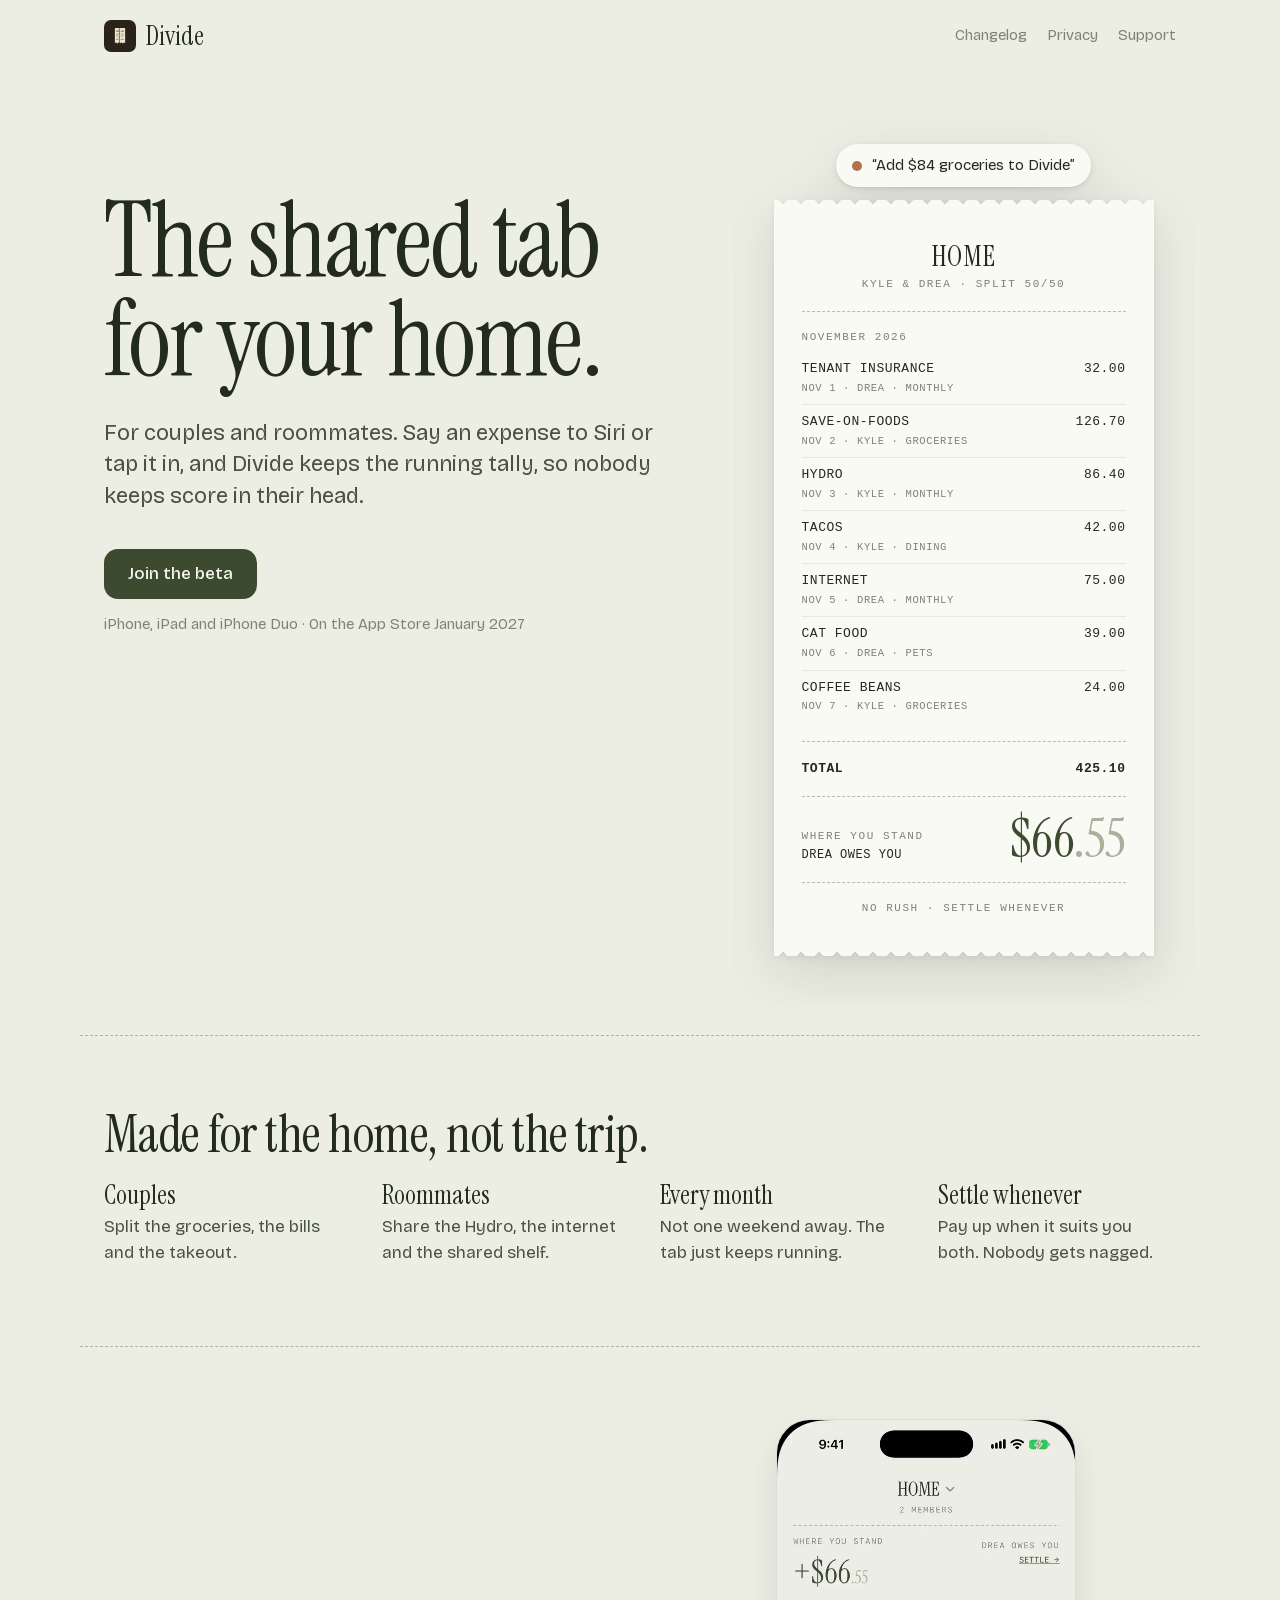
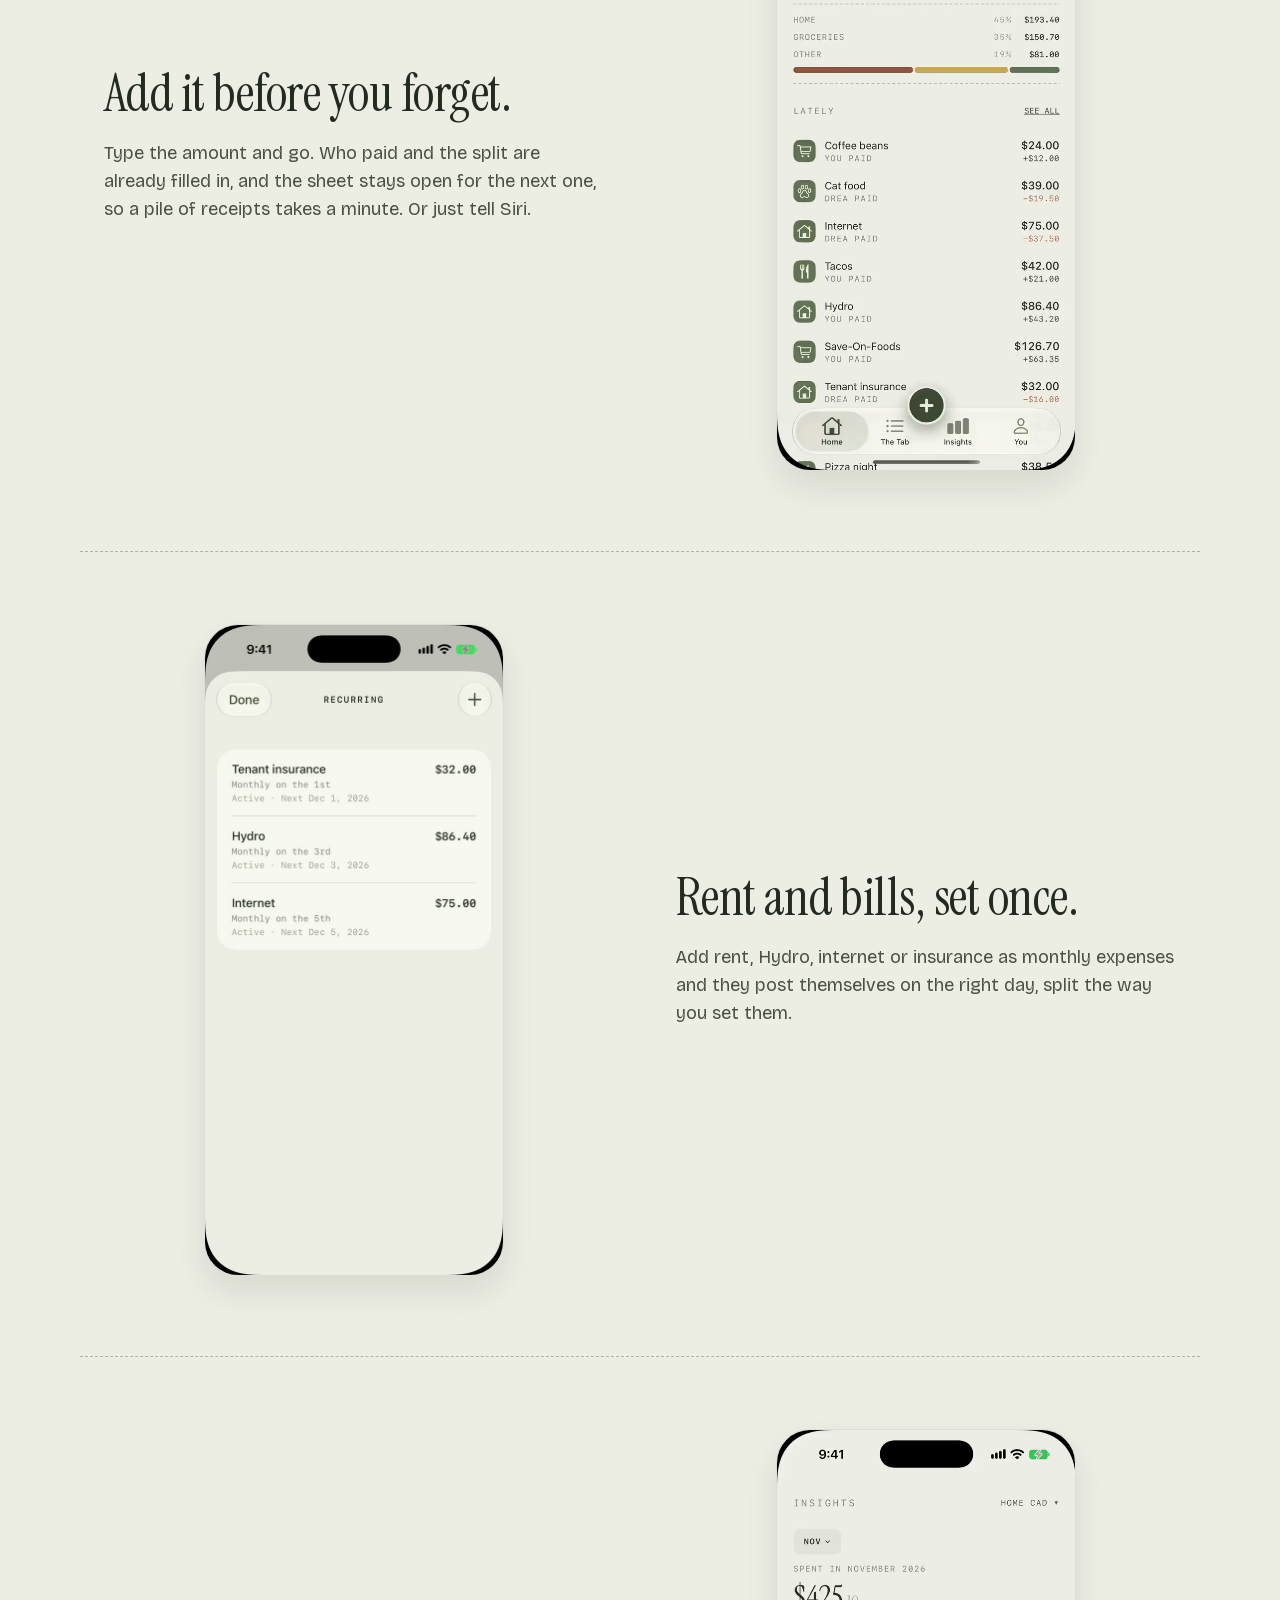
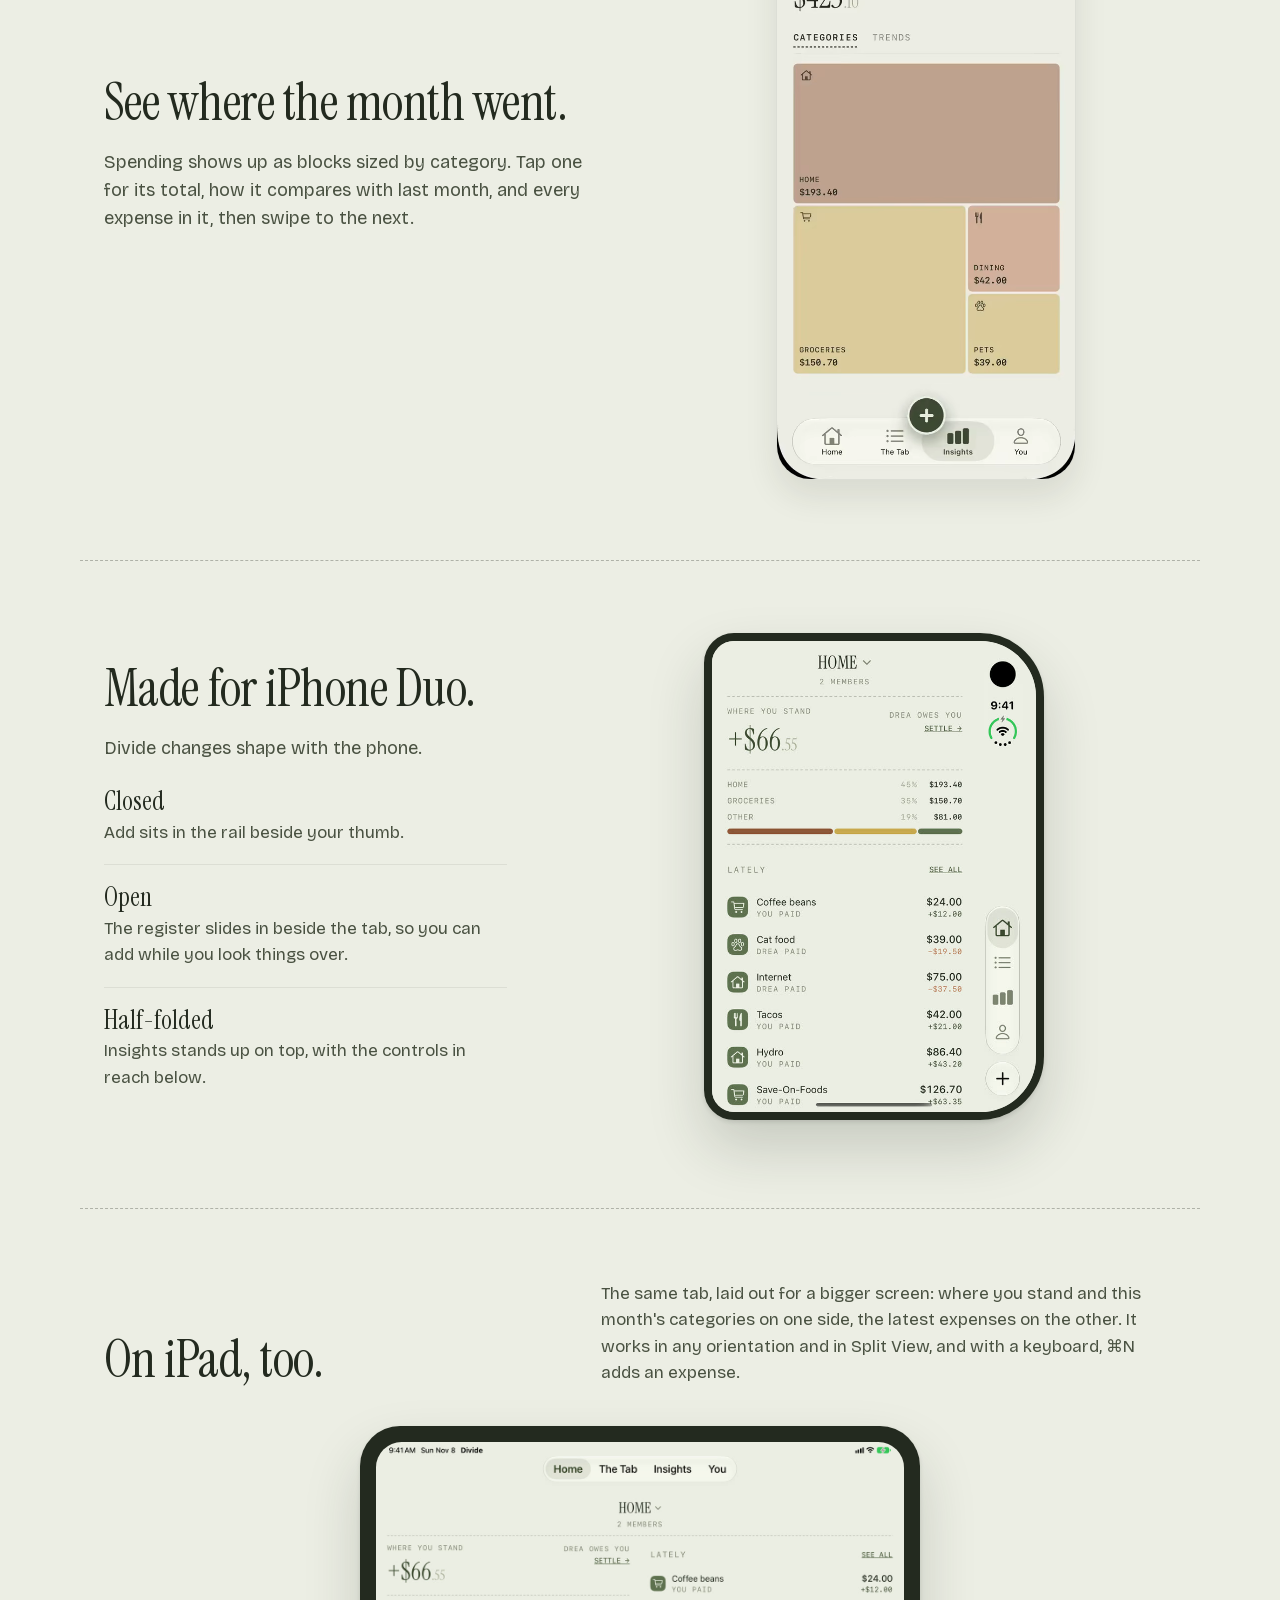
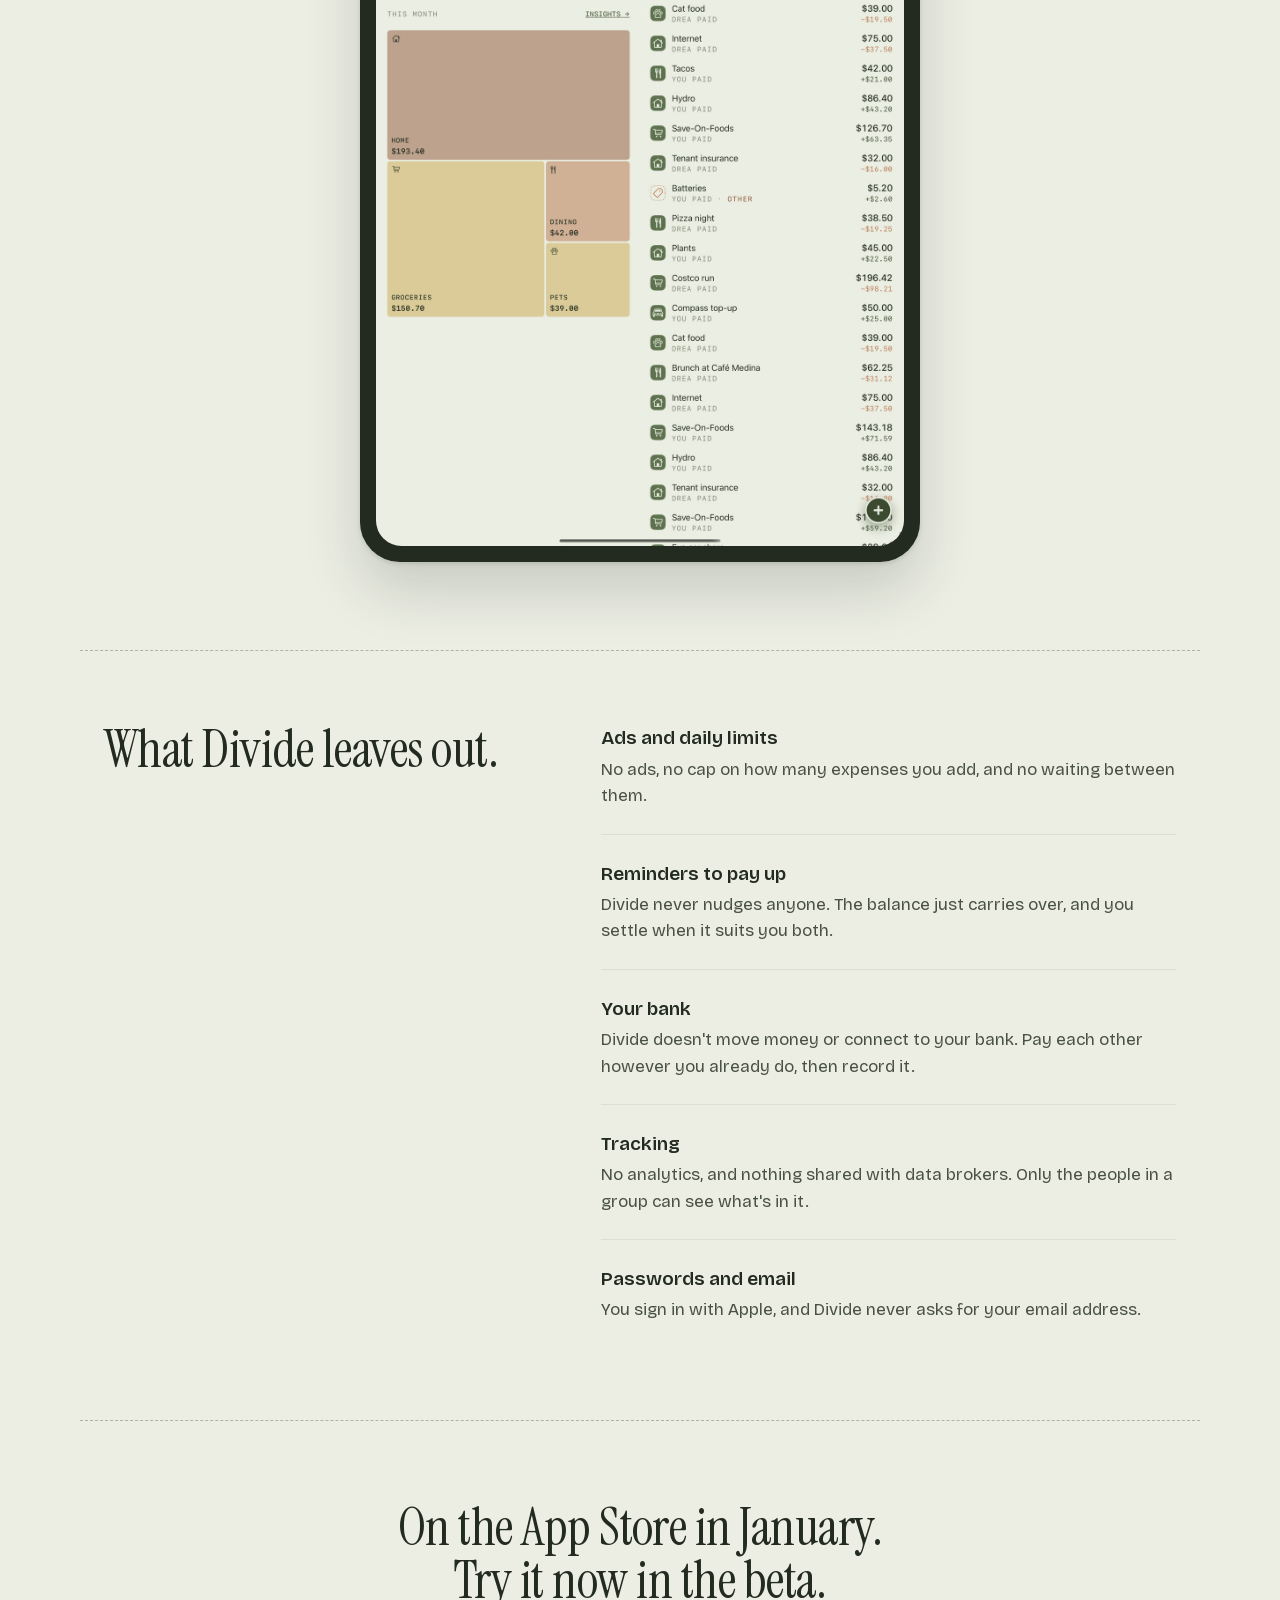
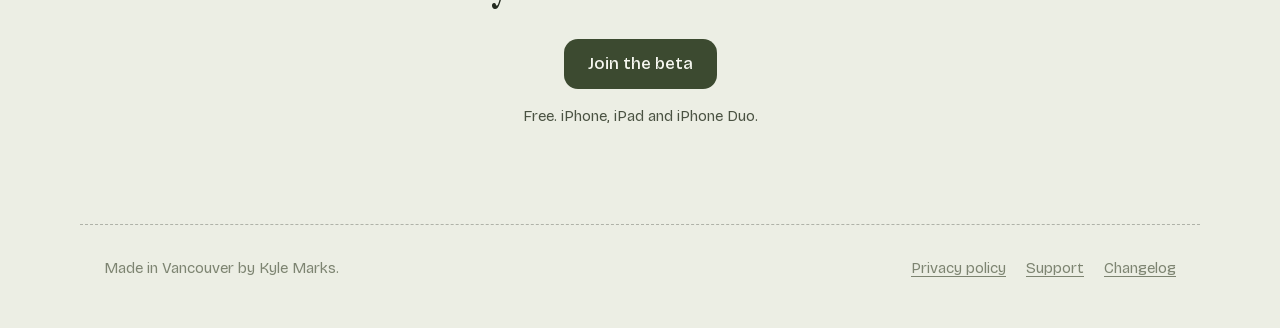
==== commit 3969f387: "fix: hero Siri line no longer blinks; steadier phone header From the final review: the Siri row stay" ====
--- a/index.html
+++ b/index.html
@@ -95,7 +95,7 @@
     </div>
     <div class="feature-media phone">
       <video class="clip" muted loop playsinline preload="none" poster="media/entry.jpg" width="600" height="1304" aria-hidden="true">
-        <source src="media/entry.webm" type="video/webm">
+        <source src="media/entry.webm" type='video/webm; codecs="av01.0.05M.08"'>
         <source src="media/entry.mp4" type="video/mp4">
       </video>
     </div>
@@ -121,7 +121,7 @@
     </div>
     <div class="feature-media phone">
       <video class="clip" muted loop playsinline preload="none" poster="media/insights.jpg" width="600" height="1304" aria-hidden="true">
-        <source src="media/insights.webm" type="video/webm">
+        <source src="media/insights.webm" type='video/webm; codecs="av01.0.05M.08"'>
         <source src="media/insights.mp4" type="video/mp4">
       </video>
     </div>
--- a/style.css
+++ b/style.css
@@ -273,10 +273,13 @@
 .site-header:has(.header-cta) { position: sticky; top: 0; z-index: 10; background: var(--paper); }
 .button-small { min-height: 40px; padding: 0 16px; border-radius: 11px; font-size: 15px; }
 .header-cta[hidden] { display: none; }
+html:has(.header-cta) { scroll-padding-top: 96px; }
 @media (max-width: 599px) {
-  .site-header { flex-wrap: wrap; padding: 14px 16px; }
-  .site-nav { gap: 14px; }
-  .header-cta { order: 3; width: 100%; justify-content: center; }
+  .site-header:has(.header-cta) { padding: 14px 16px; min-height: 72px; }
+  .site-header:has(.header-cta) .site-nav { gap: 14px; }
+  /* The beta button takes the nav's place, so the header never changes height. */
+  .site-header:has(.header-cta:not([hidden])) .site-nav { display: none; }
+  html:has(.header-cta) { scroll-padding-top: 88px; }
 }
 
 /* ---------- Landing: Siri request above the receipt ---------- */
@@ -307,7 +310,7 @@
 
 /* Before the hero plays (set by site.js only when motion is allowed). */
 .is-rewound .siri-ask { opacity: 0; transform: translateY(6px); }
-.is-rewound .siri-line { display: none; }
+.is-rewound .siri-line, .siri-line.is-pending { display: none; }
 .siri-ask { transition: opacity 0.4s ease, transform 0.4s ease; }
 .siri-line.is-printing th, .siri-line.is-printing td { animation: print 0.5s ease-out both; }
 @keyframes print { from { opacity: 0; transform: translateY(-6px); } to { opacity: 1; transform: none; } }
@@ -403,12 +406,12 @@
   text-align: center;
 }
 .get-it h2 { margin: 0 auto 32px; }
-.get-it p { margin: 16px 0 0; color: var(--muted); font-size: 15px; }
+.get-it p { margin: 16px 0 0; color: #4A5242; font-size: 15px; }
 
 /* Phones: the side gutter is 16px. */
 @media (max-width: 599px) {
   .hero, .for-home, .feature, .duo, .ipad, .omissions, .get-it { padding-left: 16px; padding-right: 16px; }
-  .site-footer { padding-left: 16px; padding-right: 16px; }
+  .site-header:has(.header-cta) ~ .site-footer { padding-left: 16px; padding-right: 16px; }
 }
 
 /* ---------- Landing: what it leaves out ---------- */
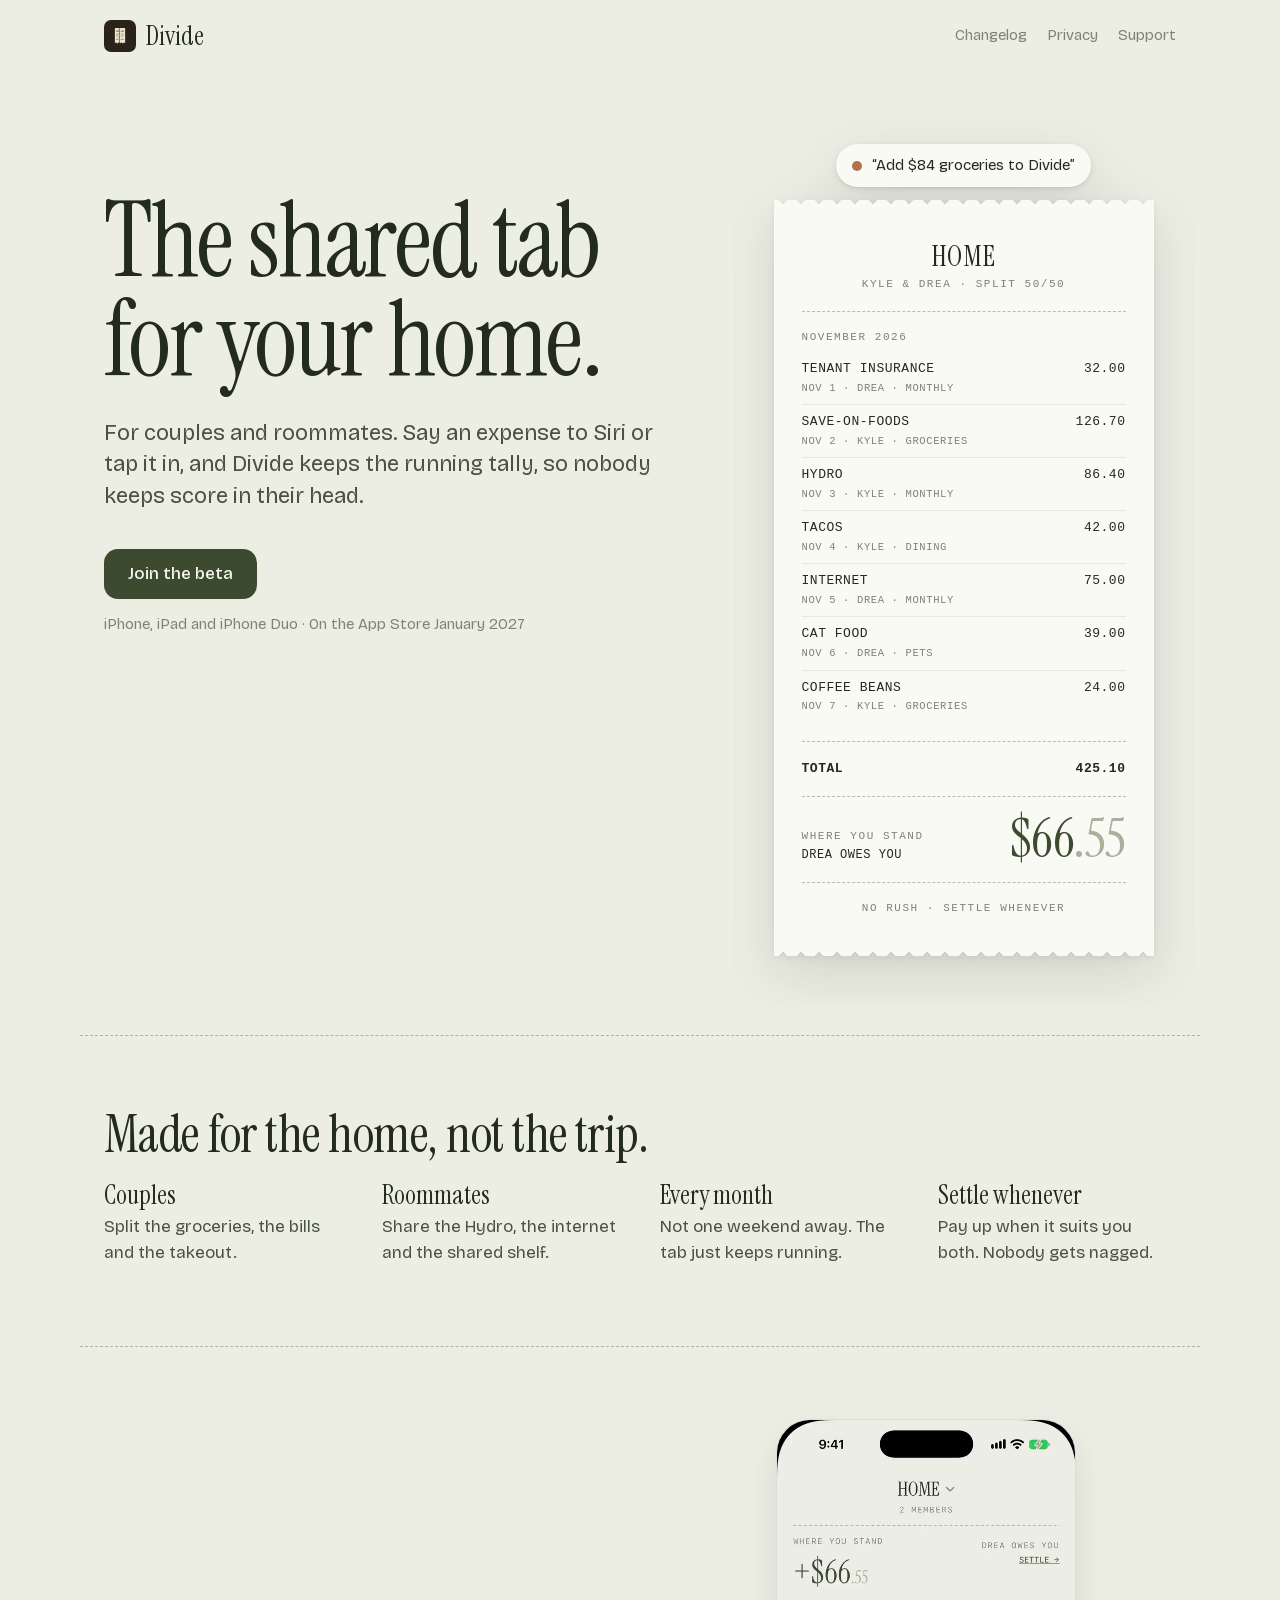
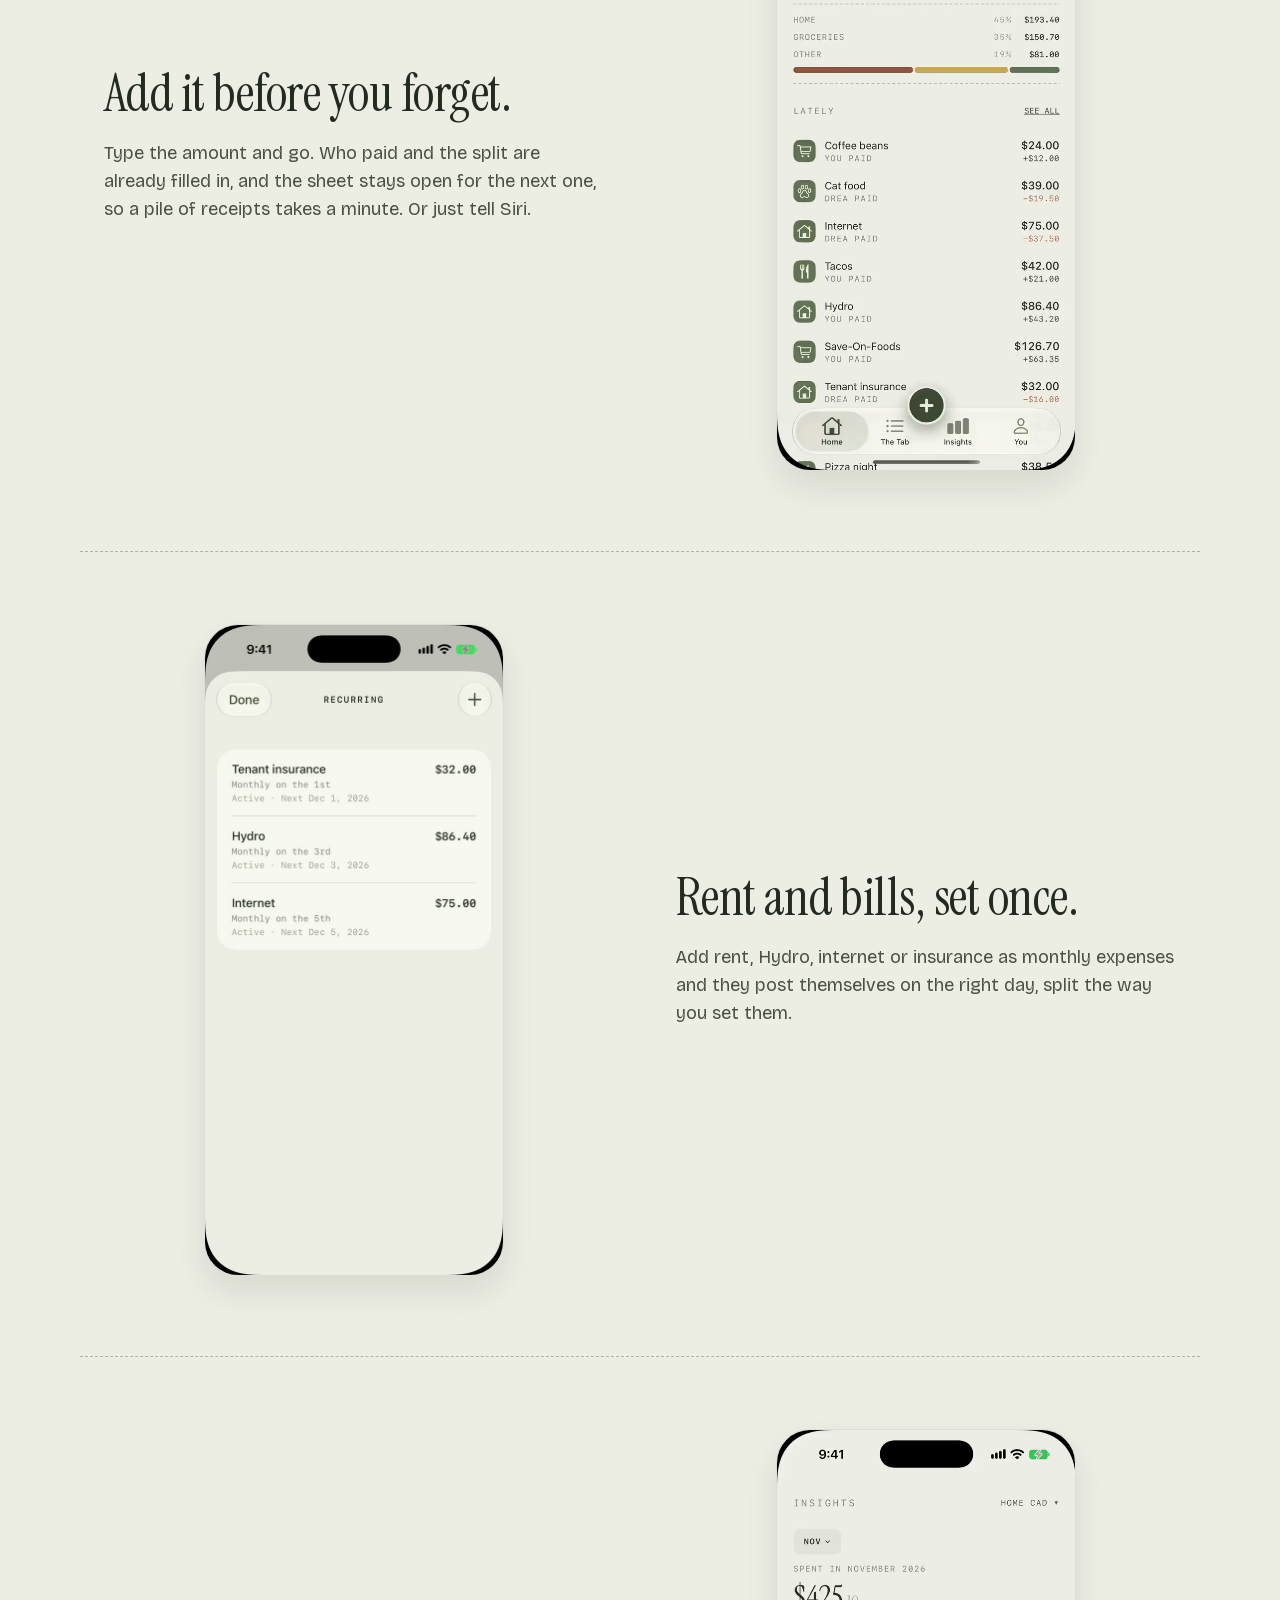
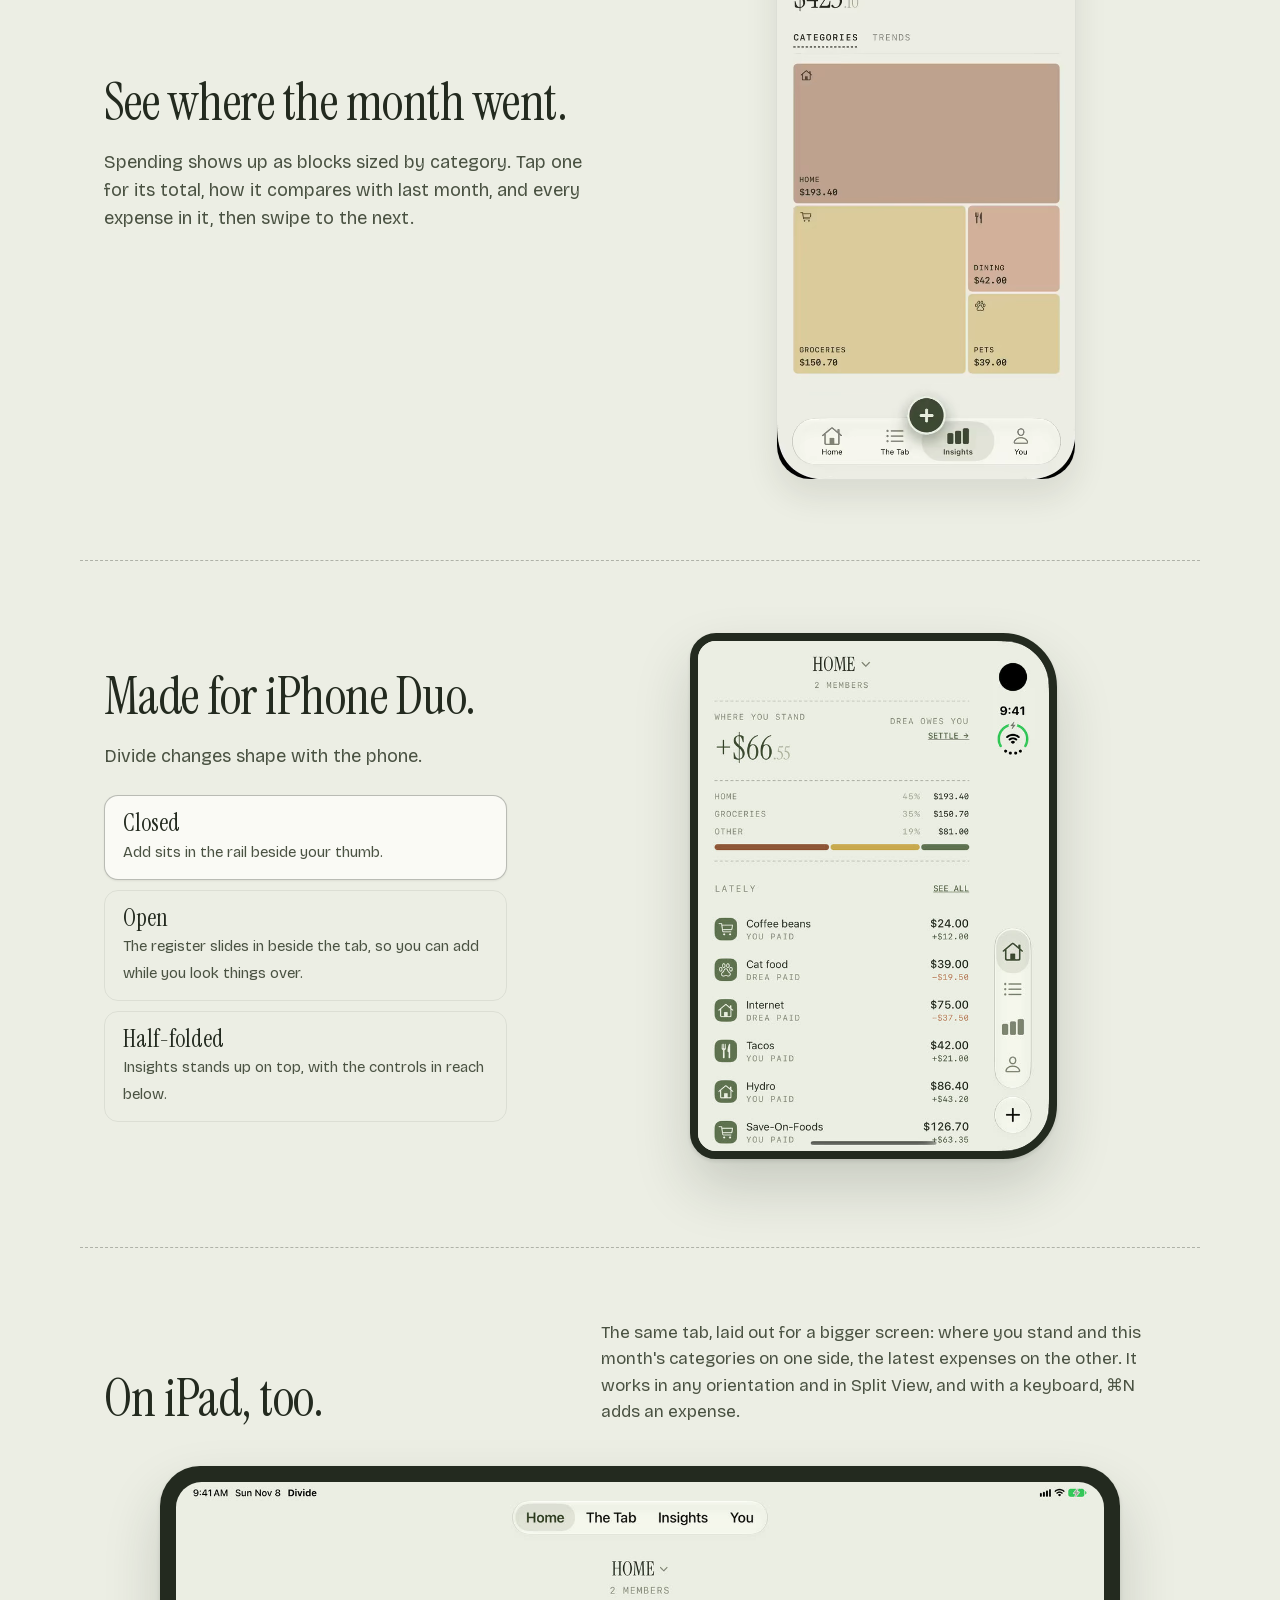
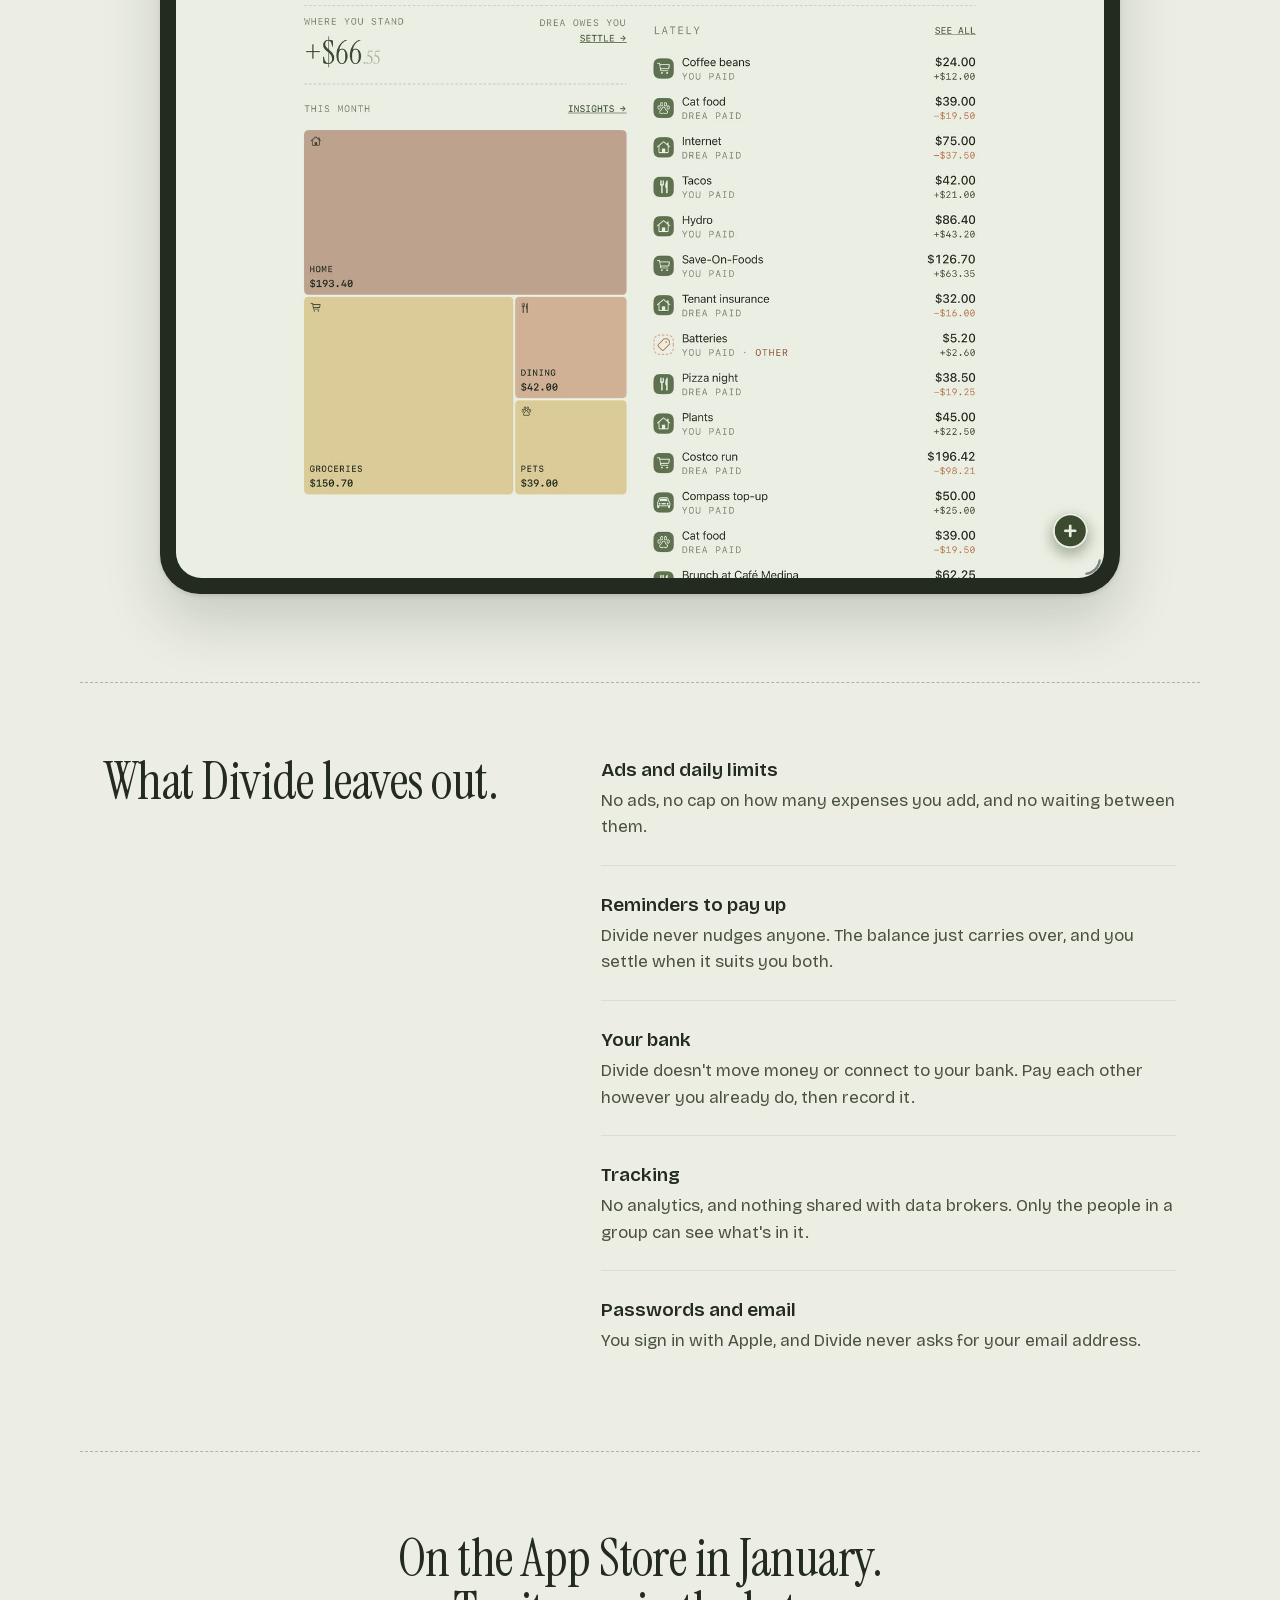
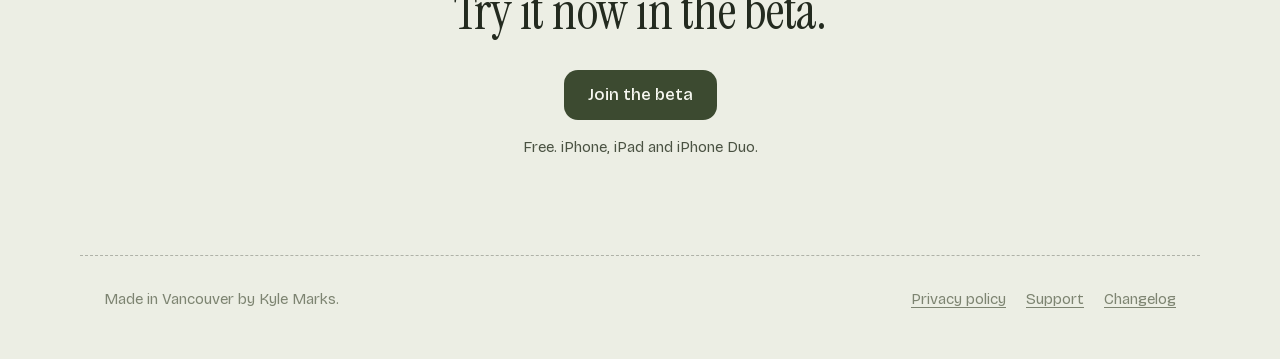
==== commit 1fd83271: "feat: iPhone Duo open and half-folded poses; landscape iPad The Duo section switches between closed," ====
--- a/index.html
+++ b/index.html
@@ -131,18 +131,28 @@
     <div class="duo-copy">
       <h2 id="duo-title">Made for iPhone Duo.</h2>
       <p class="duo-intro">Divide changes shape with the phone.</p>
-      <dl class="duo-poses">
-        <dt>Closed</dt>
-        <dd>Add sits in the rail beside your thumb.</dd>
-        <dt>Open</dt>
-        <dd>The register slides in beside the tab, so you can add while you look things over.</dd>
-        <dt>Half-folded</dt>
-        <dd>Insights stands up on top, with the controls in reach below.</dd>
-      </dl>
-    </div>
-    <div class="feature-media duo-closed">
-      <img src="media/duo-closed.jpg" width="600" height="872" loading="lazy"
-        alt="Divide on a closed iPhone Duo: Home shows Drea owes you $66.55, with the tabs and the Add button in a rail down the right side.">
+      <div class="duo-poses" role="group" aria-label="Show iPhone Duo">
+        <button type="button" class="pose-button" data-pose="closed" aria-pressed="true">
+          <strong>Closed</strong>
+          <span>Add sits in the rail beside your thumb.</span>
+        </button>
+        <button type="button" class="pose-button" data-pose="open" aria-pressed="false">
+          <strong>Open</strong>
+          <span>The register slides in beside the tab, so you can add while you look things over.</span>
+        </button>
+        <button type="button" class="pose-button" data-pose="half" aria-pressed="false">
+          <strong>Half-folded</strong>
+          <span>Insights stands up on top, with the controls in reach below.</span>
+        </button>
+      </div>
+    </div>
+    <div class="duo-stage" data-pose="closed">
+      <img class="duo-shot duo-shot-closed" src="media/duo-closed.jpg" width="600" height="872" loading="lazy"
+        alt="Closed iPhone Duo: Divide's Home, with the tabs and the Add button in a rail down the right side.">
+      <img class="duo-shot duo-shot-open" src="media/duo-open.jpg" width="1200" height="844" loading="lazy"
+        alt="Open iPhone Duo: Home on the left and the register on the right, with $42.00 typed in.">
+      <img class="duo-shot duo-shot-half" src="media/duo-half.jpg" width="700" height="996" loading="lazy"
+        alt="Half-folded iPhone Duo: the spending line on the top half, the category blocks and tab bar on the bottom.">
     </div>
   </section>
 
@@ -154,8 +164,8 @@
       orientation and in Split View, and with a keyboard, ⌘N adds an expense.</p>
     </div>
     <div class="ipad-device">
-      <img src="media/ipad-home.jpg" width="1200" height="1600" loading="lazy"
-        alt="Divide on iPad: Drea owes you $66.55 and this month's spending by category on the left, the latest expenses on the right.">
+      <img src="media/ipad-home.jpg" width="1600" height="1200" loading="lazy"
+        alt="Divide on iPad in landscape: Drea owes you $66.55 and this month's spending by category on the left, the latest expenses on the right.">
     </div>
   </section>
 
--- a/style.css
+++ b/style.css
@@ -382,18 +382,62 @@
   .duo { grid-template-columns: minmax(0, 0.8fr) minmax(0, 1.2fr); gap: 64px; }
 }
 .duo-intro { margin: 0 0 24px; color: #4A5242; font-size: 18px; }
-.duo-poses { margin: 0; }
-.duo-poses dt { font: 400 26px/1.1 var(--serif); }
-.duo-poses dd { margin: 4px 0 0; color: #4A5242; max-width: 30em; }
-.duo-poses dd + dt { margin-top: 18px; padding-top: 18px; border-top: 1px solid var(--hairline); }
-.duo-closed { justify-self: center; width: min(100%, 340px); }
-.duo-closed img {
+.duo-poses { display: grid; gap: 10px; }
+.pose-button {
   display: block;
   width: 100%;
+  text-align: left;
+  font: inherit;
+  color: #4A5242;
+  background: transparent;
+  border: 1px solid var(--hairline);
+  border-radius: 14px;
+  padding: 14px 18px;
+  cursor: pointer;
+  transition: background-color 0.2s ease, border-color 0.2s ease;
+}
+.pose-button strong { display: block; color: var(--ink); font: 400 24px/1.1 var(--serif); margin-bottom: 2px; }
+.pose-button span { font-size: 15px; }
+.pose-button:hover { border-color: var(--rule); }
+.pose-button[aria-pressed="true"] { background: var(--slip); border-color: var(--rule); box-shadow: 0 1px 2px rgba(35, 42, 31, 0.08); }
+
+/* The device: three poses stacked in one box; the active one unfolds in. */
+.duo-stage {
+  position: relative;
+  width: 100%;
+  max-width: 620px;
+  justify-self: center;
+  aspect-ratio: 1.15;
+  perspective: 1600px;
+}
+.duo-shot {
+  position: absolute;
+  inset: 0;
+  margin: auto;
+  max-width: 100%;
+  max-height: 100%;
+  width: auto;
   height: auto;
-  border-radius: 30px 64px 64px 30px;
   border: 8px solid var(--ink);
+  background: var(--ink);
   box-shadow: 0 28px 56px rgba(35, 42, 31, 0.18), 0 2px 4px rgba(35, 42, 31, 0.12);
+  opacity: 0;
+  visibility: hidden;
+  transition: opacity 0.35s ease, transform 0.7s cubic-bezier(0.3, 0.7, 0.2, 1), visibility 0s linear 0.7s;
+}
+.duo-shot-closed { border-radius: 26px 54px 54px 26px; transform: rotateY(-28deg) scale(0.92); }
+.duo-shot-open { border-radius: 34px; transform: rotateY(40deg) scale(0.7); }
+.duo-shot-half { border-radius: 34px; transform-origin: 50% 100%; transform: rotateX(28deg) scale(0.9); }
+.duo-stage[data-pose="closed"] .duo-shot-closed,
+.duo-stage[data-pose="open"] .duo-shot-open,
+.duo-stage[data-pose="half"] .duo-shot-half {
+  opacity: 1;
+  visibility: visible;
+  transform: none;
+  transition: opacity 0.35s ease 0.12s, transform 0.7s cubic-bezier(0.3, 0.7, 0.2, 1), visibility 0s;
+}
+@media (prefers-reduced-motion: reduce) {
+  .duo-shot { transition: none !important; }
 }
 
 /* ---------- Landing: closing call to action ---------- */
@@ -464,7 +508,7 @@
 }
 .ipad-copy p { margin: 0 0 40px; color: #4A5242; max-width: 34em; }
 .ipad-device {
-  max-width: 560px;
+  max-width: 960px;
   margin: 0 auto;
   padding: clamp(8px, 1.3vw, 16px);
   border-radius: clamp(20px, 3.2vw, 40px);
